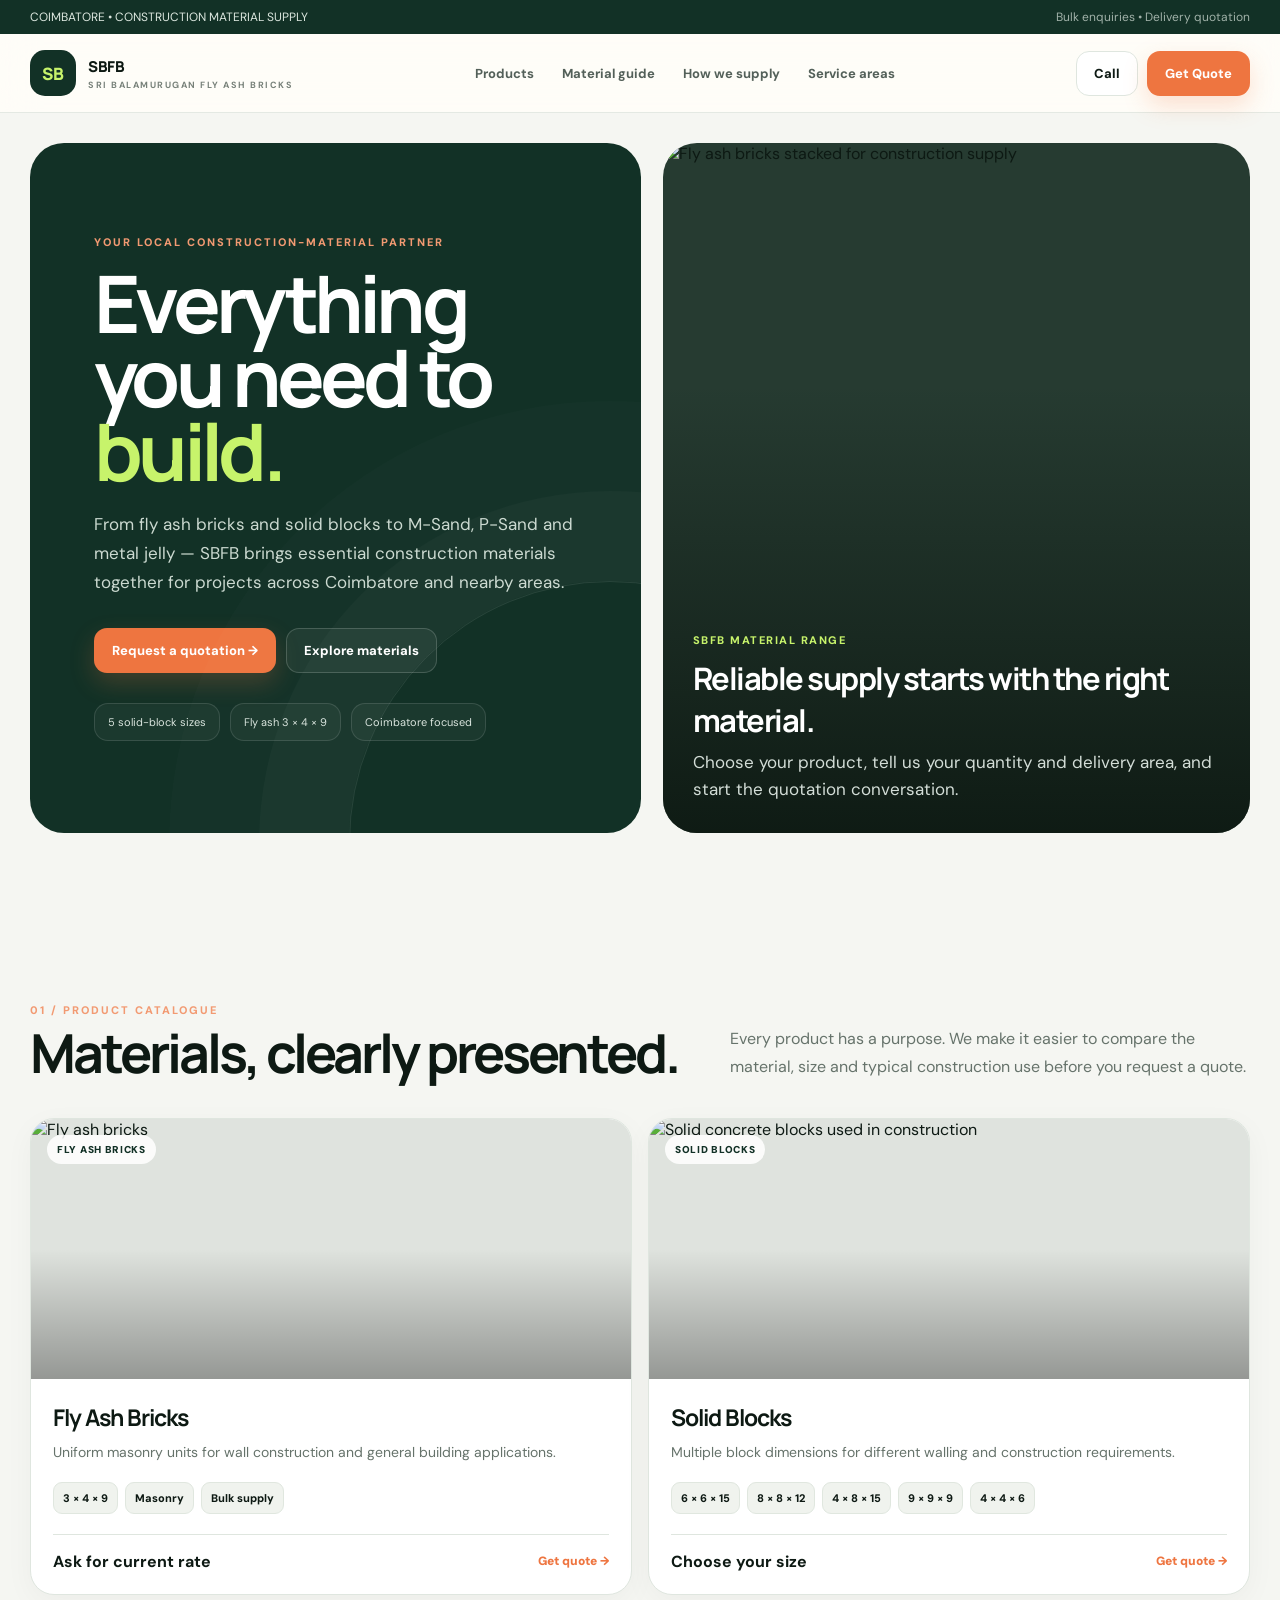
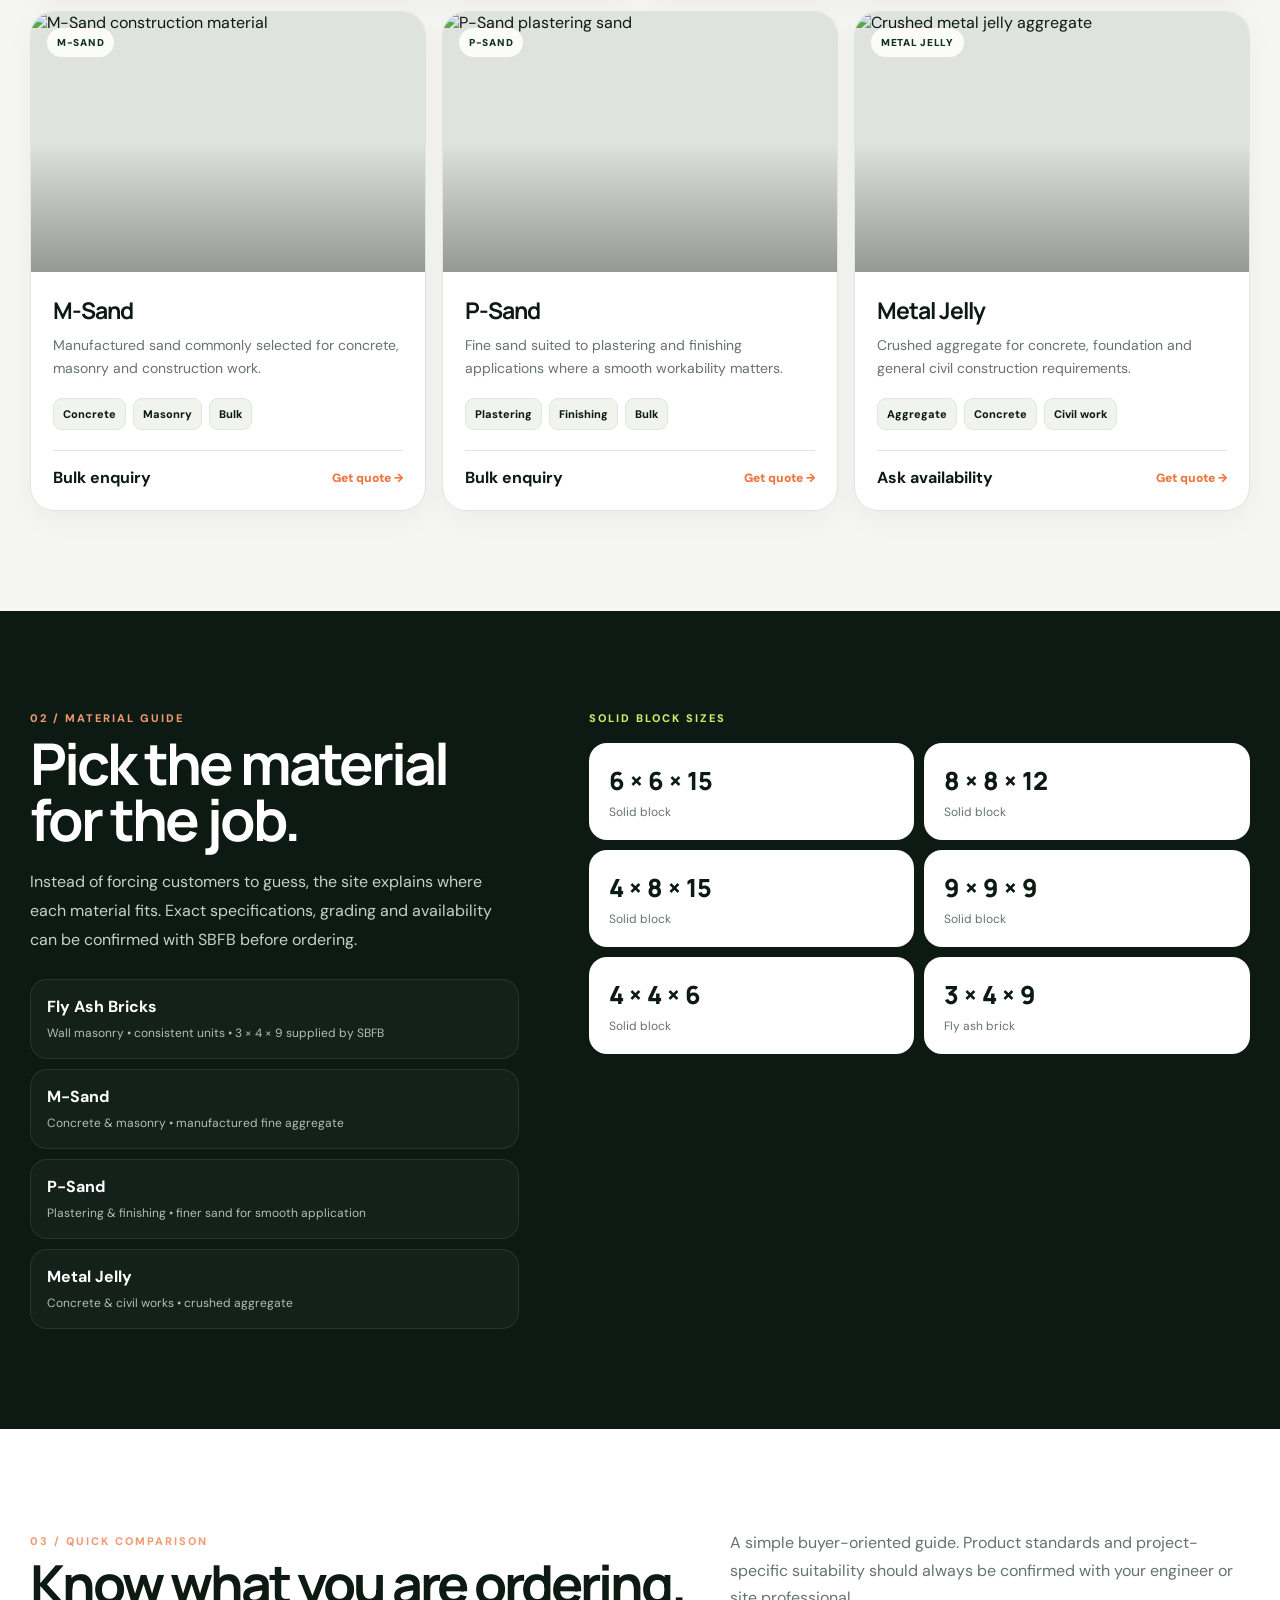
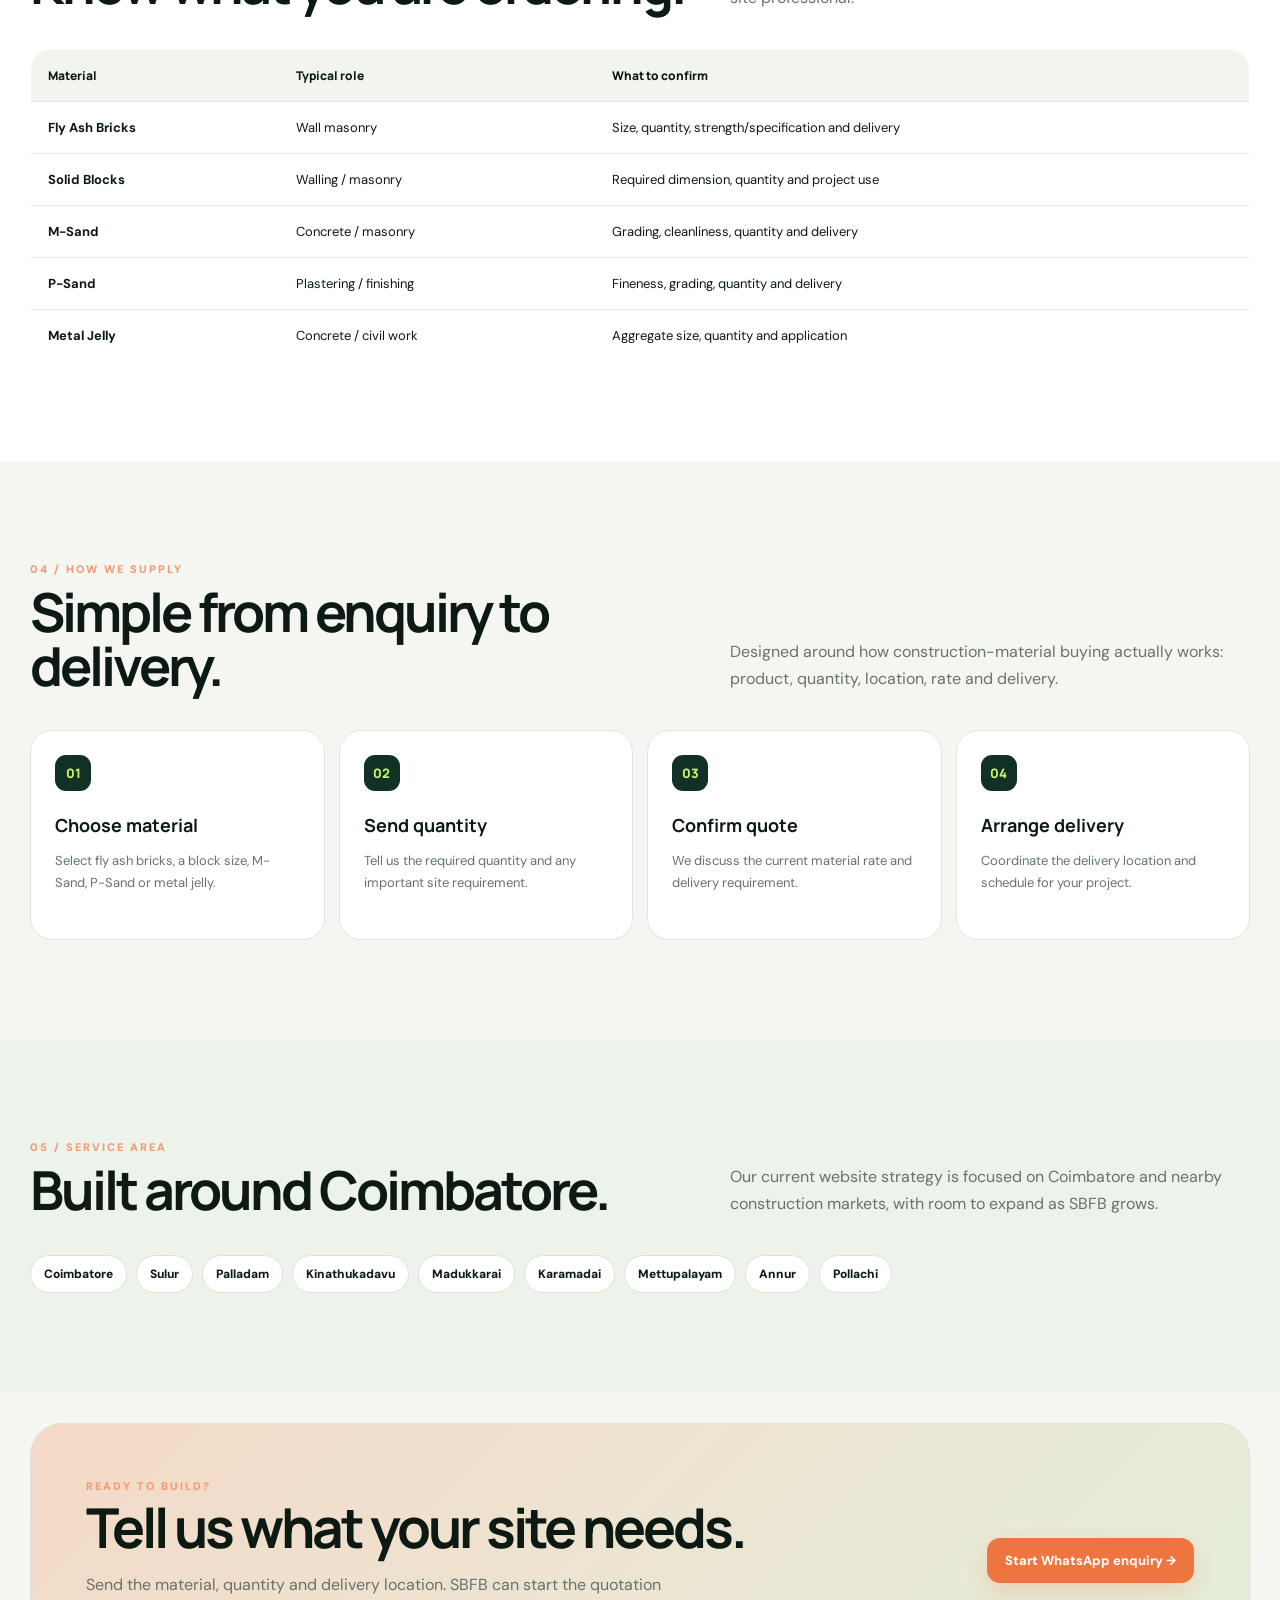
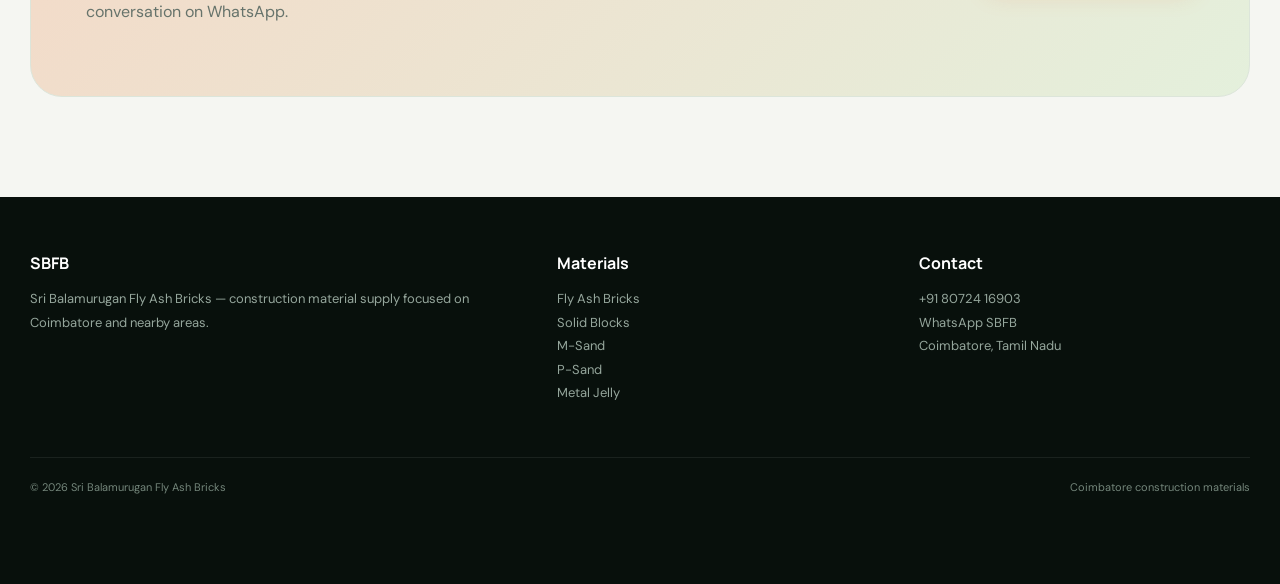
==== index.html @ 538b8a83 "Build premium SBFB construction materials website" ====
<!doctype html>
<html lang="en">
<head>
<meta charset="utf-8" />
<meta name="viewport" content="width=device-width, initial-scale=1" />
<title>SBFB | Fly Ash Bricks, Solid Blocks, M-Sand & P-Sand in Coimbatore</title>
<meta name="description" content="Sri Balamurugan Fly Ash Bricks (SBFB) supplies fly ash bricks, solid blocks, M-Sand, P-Sand and metal jelly for construction projects in Coimbatore and nearby areas." />
<meta name="robots" content="index,follow" />
<meta name="theme-color" content="#0c1712" />
<meta property="og:title" content="SBFB — Construction Materials, Coimbatore" />
<meta property="og:description" content="Fly ash bricks, solid blocks, M-Sand, P-Sand and metal jelly. Local construction-material supply around Coimbatore." />
<meta property="og:type" content="website" />
<link rel="preconnect" href="https://fonts.googleapis.com"><link rel="preconnect" href="https://fonts.gstatic.com" crossorigin><link href="https://fonts.googleapis.com/css2?family=DM+Sans:wght@400;500;600;700&family=Manrope:wght@500;600;700;800&display=swap" rel="stylesheet">
<style>
:root{--bg:#f5f6f2;--paper:#fff;--ink:#0d1913;--muted:#66736b;--line:#dfe6df;--green:#123126;--green2:#1e4a38;--lime:#c7f36b;--orange:#ee7540;--shadow:0 24px 80px rgba(10,31,21,.10);--radius:28px}*{box-sizing:border-box}html{scroll-behavior:smooth}body{margin:0;background:var(--bg);color:var(--ink);font-family:'DM Sans',system-ui,sans-serif}h1,h2,h3,h4{font-family:Manrope,system-ui,sans-serif}a{text-decoration:none;color:inherit}img{display:block;width:100%;height:100%;object-fit:cover}.container{width:min(1220px,calc(100% - 40px));margin:auto}.topline{background:var(--green);color:#dce7df;font-size:12px}.topline .container{height:34px;display:flex;align-items:center;justify-content:space-between;gap:15px}.topline span:last-child{opacity:.7}.nav{position:sticky;top:0;z-index:50;background:#fffdf9e8;backdrop-filter:blur(18px);border-bottom:1px solid #e4e9e3}.navin{height:78px;display:flex;align-items:center;justify-content:space-between;gap:24px}.brand{display:flex;align-items:center;gap:12px}.mark{width:46px;height:46px;border-radius:15px;background:var(--green);color:var(--lime);display:grid;place-items:center;font:800 17px Manrope}.brand strong{font:800 15px Manrope;letter-spacing:-.4px}.brand small{display:block;color:#778179;font-size:9px;font-weight:700;letter-spacing:1.5px;margin-top:2px}.navlinks{display:flex;gap:28px;font-size:13px;font-weight:700;color:#536059}.navlinks a:hover{color:var(--orange)}.actions{display:flex;gap:9px;align-items:center}.btn{display:inline-flex;align-items:center;justify-content:center;gap:8px;border-radius:13px;padding:13px 17px;font-weight:800;font-size:13px;transition:.2s;border:1px solid transparent}.btn:hover{transform:translateY(-2px)}.btn.primary{background:var(--orange);color:white;box-shadow:0 10px 25px rgba(238,117,64,.22)}.btn.dark{background:var(--green);color:#fff}.btn.ghost{border-color:var(--line);background:#fff}.hero{padding:30px 0 70px}.hero-grid{display:grid;grid-template-columns:1.02fr .98fr;gap:22px;min-height:690px}.hero-copy{background:var(--green);border-radius:34px;padding:64px;display:flex;flex-direction:column;justify-content:center;overflow:hidden;position:relative}.hero-copy:after{content:"";position:absolute;width:520px;height:520px;border-radius:50%;border:1px solid #ffffff18;right:-230px;bottom:-270px;box-shadow:0 0 0 90px #ffffff06,0 0 0 180px #ffffff03}.eyebrow{font-size:11px;letter-spacing:2px;text-transform:uppercase;font-weight:800;color:#f29a72}.hero h1{font-size:clamp(48px,6.2vw,82px);line-height:.93;letter-spacing:-4.7px;color:#fff;margin:17px 0 22px;max-width:720px}.hero h1 em{color:var(--lime);font-style:normal}.hero p{font-size:17px;line-height:1.72;color:#cbd9d0;max-width:650px;margin:0}.hero-buttons{display:flex;flex-wrap:wrap;gap:10px;margin-top:30px}.hero .btn.ghost{background:#ffffff0d;border-color:#ffffff2c;color:#fff}.hero-stats{display:flex;flex-wrap:wrap;gap:10px;margin-top:30px}.stat{padding:11px 13px;border:1px solid #ffffff1f;background:#ffffff0a;border-radius:14px;color:#d9e4dd;font-size:11px}.hero-media{border-radius:34px;overflow:hidden;position:relative;min-height:600px;background:#263b31}.hero-media:after{content:"";position:absolute;inset:0;background:linear-gradient(180deg,transparent 35%,#09130dcc 100%)}.hero-media img{position:absolute;inset:0}.hero-caption{position:absolute;z-index:2;left:30px;right:30px;bottom:30px;color:#fff}.hero-caption span{font-size:11px;text-transform:uppercase;letter-spacing:1.5px;color:var(--lime);font-weight:800}.hero-caption h2{font-size:31px;letter-spacing:-1.5px;margin:8px 0}.hero-caption p{margin:0;color:#d3ddd7;line-height:1.6;max-width:560px}.section{padding:100px 0}.section-head{display:flex;justify-content:space-between;align-items:end;gap:30px;margin-bottom:38px}.section-head h2{font-size:clamp(35px,4.2vw,55px);letter-spacing:-3px;line-height:1;margin:9px 0 0}.section-head p{max-width:520px;color:var(--muted);line-height:1.7;margin:0}.product-grid{display:grid;grid-template-columns:repeat(12,1fr);gap:16px}.product{grid-column:span 4;background:#fff;border:1px solid var(--line);border-radius:24px;overflow:hidden;box-shadow:0 8px 30px rgba(15,30,21,.04);transition:.25s}.product:hover{transform:translateY(-5px);box-shadow:var(--shadow)}.product.wide{grid-column:span 6}.product-img{height:260px;position:relative;background:#dfe3de}.product-img:after{content:"";position:absolute;inset:0;background:linear-gradient(180deg,transparent 50%,#0005)}.product-badge{position:absolute;z-index:2;left:16px;top:16px;background:#ffffffdd;color:var(--green);border-radius:999px;padding:8px 10px;font-size:10px;font-weight:900;letter-spacing:.7px}.product-body{padding:22px}.product h3{font-size:23px;letter-spacing:-1px;margin:0 0 8px}.product p{color:var(--muted);line-height:1.65;margin:0 0 18px;font-size:14px}.product-meta{display:flex;flex-wrap:wrap;gap:7px}.pill{font-size:11px;font-weight:800;background:#f0f3ee;border:1px solid #e0e7df;border-radius:9px;padding:8px 9px}.product-foot{display:flex;align-items:center;justify-content:space-between;margin-top:20px;padding-top:16px;border-top:1px solid var(--line)}.product-foot a{font-size:12px;font-weight:900;color:var(--orange)}.detail{background:#0d1913;color:#fff}.detail-grid{display:grid;grid-template-columns:.85fr 1.15fr;gap:70px;align-items:start}.detail h2{font-size:clamp(38px,4.5vw,60px);letter-spacing:-3px;line-height:.98;margin:10px 0 20px}.detail p{color:#c5d2c9;line-height:1.8}.detail-list{display:grid;gap:10px;margin-top:25px}.detail-item{border:1px solid #ffffff17;background:#ffffff08;border-radius:17px;padding:16px}.detail-item strong{display:block;margin-bottom:4px}.detail-item span{font-size:12px;color:#afc0b5}.size-board{display:grid;grid-template-columns:repeat(2,1fr);gap:10px}.size-card{background:#fff;color:var(--ink);border-radius:18px;padding:20px}.size-card b{font:800 25px Manrope}.size-card span{display:block;margin-top:6px;color:var(--muted);font-size:12px}.compare{background:#fff}.compare-table{width:100%;border-collapse:collapse;margin-top:30px;background:#fff;border:1px solid var(--line);border-radius:20px;overflow:hidden}.compare-table th,.compare-table td{text-align:left;padding:17px;border-bottom:1px solid var(--line);font-size:13px}.compare-table th{font:800 12px Manrope;background:#f1f4ef}.compare-table tr:last-child td{border-bottom:0}.process{display:grid;grid-template-columns:repeat(4,1fr);gap:14px}.step{background:#fff;border:1px solid var(--line);border-radius:22px;padding:24px;min-height:210px}.num{width:36px;height:36px;border-radius:11px;background:var(--green);color:var(--lime);display:grid;place-items:center;font:800 13px Manrope}.step h3{margin:22px 0 8px;font-size:18px}.step p{color:var(--muted);font-size:13px;line-height:1.65}.areas{background:#edf2eb}.area-grid{display:flex;flex-wrap:wrap;gap:9px;margin-top:25px}.area{background:#fff;border:1px solid #dce4dc;padding:10px 13px;border-radius:999px;font-size:12px;font-weight:800}.cta{padding:30px 0 100px}.cta-card{background:linear-gradient(135deg,#f4d9c7,#e4f0dc);border:1px solid #dce5da;border-radius:32px;padding:55px;display:flex;align-items:center;justify-content:space-between;gap:30px}.cta-card h2{font-size:clamp(35px,4.5vw,55px);letter-spacing:-3px;line-height:.98;margin:8px 0 14px}.cta-card p{color:var(--muted);line-height:1.7;max-width:600px}.footer{background:#08100c;color:#c8d3cc;padding:55px 0 90px}.footer-grid{display:grid;grid-template-columns:1.5fr 1fr 1fr;gap:30px}.footer h4{color:#fff;margin:0 0 12px}.footer p,.footer a{font-size:13px;color:#95a69c;line-height:1.8}.footer-bottom{border-top:1px solid #ffffff13;margin-top:40px;padding-top:22px;color:#74867b;font-size:11px;display:flex;justify-content:space-between}.mobilebar{display:none}@media(max-width:950px){.navlinks{display:none}.hero-grid,.detail-grid{grid-template-columns:1fr}.hero-copy{padding:46px}.hero-media{min-height:520px}.product,.product.wide{grid-column:span 6}.process{grid-template-columns:1fr 1fr}.section-head{display:block}.section-head p{margin-top:18px}.footer-grid{grid-template-columns:1fr 1fr}}@media(max-width:600px){.container{width:calc(100% - 28px)}.topline .container{height:auto;padding:8px 0}.topline span:last-child{display:none}.navin{height:70px}.actions .btn.ghost{display:none}.hero{padding:15px 0 50px}.hero-grid{min-height:0}.hero-copy{padding:36px 25px;border-radius:25px}.hero h1{font-size:50px;letter-spacing:-3px}.hero-media{min-height:400px;border-radius:25px}.product,.product.wide{grid-column:span 12}.section{padding:72px 0}.detail-grid{gap:35px}.size-board{grid-template-columns:1fr}.process{grid-template-columns:1fr}.cta-card{padding:34px 25px;display:block}.cta-card .btn{width:100%;margin-top:10px}.footer-grid{grid-template-columns:1fr}.footer-bottom{display:block}.footer-bottom span{display:block;margin-top:8px}.mobilebar{display:flex;position:fixed;z-index:100;left:12px;right:12px;bottom:12px;background:#fff;border:1px solid var(--line);padding:8px;border-radius:17px;box-shadow:0 18px 50px #0003;gap:8px}.mobilebar .btn{flex:1}}
</style>
<script type="application/ld+json">{"@context":"https://schema.org","@type":"LocalBusiness","name":"Sri Balamurugan Fly Ash Bricks","description":"Construction materials supplier serving Coimbatore and nearby areas.","telephone":"+91-8072416903","areaServed":["Coimbatore","Sulur","Palladam","Kinathukadavu","Madukkarai","Karamadai","Mettupalayam","Annur","Pollachi"],"url":"https://sribalamuruganflyashbricks.in/"}</script>
</head><body><div class="topline"><div class="container"><span>COIMBATORE • CONSTRUCTION MATERIAL SUPPLY</span><span>Bulk enquiries • Delivery quotation</span></div></div><header class="nav"><div class="container navin"><a class="brand" href="#home"><span class="mark">SB</span><span><strong>SBFB</strong><small>SRI BALAMURUGAN FLY ASH BRICKS</small></span></a><nav class="navlinks"><a href="#products">Products</a><a href="#materials">Material guide</a><a href="#process">How we supply</a><a href="#areas">Service areas</a></nav><div class="actions"><a class="btn ghost" href="tel:+918072416903">Call</a><a class="btn primary" href="https://wa.me/918072416903?text=Hello%20SBFB%2C%20I%20need%20a%20quotation">Get Quote</a></div></div></header><main id="home"><section class="hero"><div class="container hero-grid"><div class="hero-copy"><div class="eyebrow">Your local construction-material partner</div><h1>Everything you need to <em>build.</em></h1><p>From fly ash bricks and solid blocks to M-Sand, P-Sand and metal jelly — SBFB brings essential construction materials together for projects across Coimbatore and nearby areas.</p><div class="hero-buttons"><a class="btn primary" href="https://wa.me/918072416903?text=Hello%20SBFB%2C%20Material%3A%20%0AQuantity%3A%20%0ADelivery%20location%3A%20">Request a quotation →</a><a class="btn ghost" href="#products">Explore materials</a></div><div class="hero-stats"><span class="stat">5 solid-block sizes</span><span class="stat">Fly ash 3 × 4 × 9</span><span class="stat">Coimbatore focused</span></div></div><div class="hero-media"><img src="https://miro.medium.com/v2/resize%3Afit%3A1200/0%2AJIqiWB7tC8yLn1fd.jpg" alt="Fly ash bricks stacked for construction supply"/><div class="hero-caption"><span>SBFB material range</span><h2>Reliable supply starts with the right material.</h2><p>Choose your product, tell us your quantity and delivery area, and start the quotation conversation.</p></div></div></div></section><section class="section" id="products"><div class="container"><div class="section-head"><div><div class="eyebrow">01 / Product catalogue</div><h2>Materials, clearly presented.</h2></div><p>Every product has a purpose. We make it easier to compare the material, size and typical construction use before you request a quote.</p></div><div class="product-grid"><article class="product wide"><div class="product-img"><img src="https://miro.medium.com/v2/resize%3Afit%3A1200/0%2AJIqiWB7tC8yLn1fd.jpg" alt="Fly ash bricks"/><span class="product-badge">FLY ASH BRICKS</span></div><div class="product-body"><h3>Fly Ash Bricks</h3><p>Uniform masonry units for wall construction and general building applications.</p><div class="product-meta"><span class="pill">3 × 4 × 9</span><span class="pill">Masonry</span><span class="pill">Bulk supply</span></div><div class="product-foot"><strong>Ask for current rate</strong><a href="https://wa.me/918072416903?text=I%20need%20Fly%20Ash%20Bricks%20-%203x4x9.%20Please%20quote.">Get quote →</a></div></div></article><article class="product wide"><div class="product-img"><img src="https://static.prod.cmostores.com/uploads/products/1/l/100mm-solid-dense-7.3n-concrete-block-lifestyle-1776672475.jpg?auto=compress&h=800&rtype=webp&w=800" alt="Solid concrete blocks used in construction"/><span class="product-badge">SOLID BLOCKS</span></div><div class="product-body"><h3>Solid Blocks</h3><p>Multiple block dimensions for different walling and construction requirements.</p><div class="product-meta"><span class="pill">6 × 6 × 15</span><span class="pill">8 × 8 × 12</span><span class="pill">4 × 8 × 15</span><span class="pill">9 × 9 × 9</span><span class="pill">4 × 4 × 6</span></div><div class="product-foot"><strong>Choose your size</strong><a href="https://wa.me/918072416903?text=I%20need%20Solid%20Blocks.%20Size%3A%20%0AQuantity%3A%20">Get quote →</a></div></div></article><article class="product"><div class="product-img"><img src="https://www.kattidam.co.in/assets/product-msand-CR9cQapm.jpg" alt="M-Sand construction material"/><span class="product-badge">M-SAND</span></div><div class="product-body"><h3>M-Sand</h3><p>Manufactured sand commonly selected for concrete, masonry and construction work.</p><div class="product-meta"><span class="pill">Concrete</span><span class="pill">Masonry</span><span class="pill">Bulk</span></div><div class="product-foot"><strong>Bulk enquiry</strong><a href="https://wa.me/918072416903?text=I%20need%20M-Sand.%20Quantity%3A%20%0ADelivery%3A%20">Get quote →</a></div></div></article><article class="product"><div class="product-img"><img src="https://static.wixstatic.com/media/b4eed6_d811d20a1c7f4041834bed22a6ea1dcc~mv2.png/v1/fill/w_1000,h_1000,al_c,q_90,usm_0.66_1.00_0.01/b4eed6_d811d20a1c7f4041834bed22a6ea1dcc~mv2.png" alt="P-Sand plastering sand"/><span class="product-badge">P-SAND</span></div><div class="product-body"><h3>P-Sand</h3><p>Fine sand suited to plastering and finishing applications where a smooth workability matters.</p><div class="product-meta"><span class="pill">Plastering</span><span class="pill">Finishing</span><span class="pill">Bulk</span></div><div class="product-foot"><strong>Bulk enquiry</strong><a href="https://wa.me/918072416903?text=I%20need%20P-Sand.%20Quantity%3A%20%0ADelivery%3A%20">Get quote →</a></div></div></article><article class="product"><div class="product-img"><img src="https://buildkingdom.in/cdn/shop/files/40_MM_Jelly_Stones_Crushed_Aggregate.jpg?v=1770215080" alt="Crushed metal jelly aggregate"/><span class="product-badge">METAL JELLY</span></div><div class="product-body"><h3>Metal Jelly</h3><p>Crushed aggregate for concrete, foundation and general civil construction requirements.</p><div class="product-meta"><span class="pill">Aggregate</span><span class="pill">Concrete</span><span class="pill">Civil work</span></div><div class="product-foot"><strong>Ask availability</strong><a href="https://wa.me/918072416903?text=I%20need%20Metal%20Jelly.%20Quantity%3A%20%0ADelivery%3A%20">Get quote →</a></div></div></article></div></div></section><section class="section detail" id="materials"><div class="container detail-grid"><div><div class="eyebrow">02 / Material guide</div><h2>Pick the material for the job.</h2><p>Instead of forcing customers to guess, the site explains where each material fits. Exact specifications, grading and availability can be confirmed with SBFB before ordering.</p><div class="detail-list"><div class="detail-item"><strong>Fly Ash Bricks</strong><span>Wall masonry • consistent units • 3 × 4 × 9 supplied by SBFB</span></div><div class="detail-item"><strong>M-Sand</strong><span>Concrete & masonry • manufactured fine aggregate</span></div><div class="detail-item"><strong>P-Sand</strong><span>Plastering & finishing • finer sand for smooth application</span></div><div class="detail-item"><strong>Metal Jelly</strong><span>Concrete & civil works • crushed aggregate</span></div></div></div><div><div class="eyebrow" style="color:#c7f36b">Solid block sizes</div><div class="size-board" style="margin-top:18px"><div class="size-card"><b>6 × 6 × 15</b><span>Solid block</span></div><div class="size-card"><b>8 × 8 × 12</b><span>Solid block</span></div><div class="size-card"><b>4 × 8 × 15</b><span>Solid block</span></div><div class="size-card"><b>9 × 9 × 9</b><span>Solid block</span></div><div class="size-card"><b>4 × 4 × 6</b><span>Solid block</span></div><div class="size-card"><b>3 × 4 × 9</b><span>Fly ash brick</span></div></div></div></div></section><section class="section compare"><div class="container"><div class="section-head"><div><div class="eyebrow">03 / Quick comparison</div><h2>Know what you are ordering.</h2></div><p>A simple buyer-oriented guide. Product standards and project-specific suitability should always be confirmed with your engineer or site professional.</p></div><table class="compare-table"><thead><tr><th>Material</th><th>Typical role</th><th>What to confirm</th></tr></thead><tbody><tr><td><strong>Fly Ash Bricks</strong></td><td>Wall masonry</td><td>Size, quantity, strength/specification and delivery</td></tr><tr><td><strong>Solid Blocks</strong></td><td>Walling / masonry</td><td>Required dimension, quantity and project use</td></tr><tr><td><strong>M-Sand</strong></td><td>Concrete / masonry</td><td>Grading, cleanliness, quantity and delivery</td></tr><tr><td><strong>P-Sand</strong></td><td>Plastering / finishing</td><td>Fineness, grading, quantity and delivery</td></tr><tr><td><strong>Metal Jelly</strong></td><td>Concrete / civil work</td><td>Aggregate size, quantity and application</td></tr></tbody></table></div></section><section class="section" id="process"><div class="container"><div class="section-head"><div><div class="eyebrow">04 / How we supply</div><h2>Simple from enquiry to delivery.</h2></div><p>Designed around how construction-material buying actually works: product, quantity, location, rate and delivery.</p></div><div class="process"><div class="step"><div class="num">01</div><h3>Choose material</h3><p>Select fly ash bricks, a block size, M-Sand, P-Sand or metal jelly.</p></div><div class="step"><div class="num">02</div><h3>Send quantity</h3><p>Tell us the required quantity and any important site requirement.</p></div><div class="step"><div class="num">03</div><h3>Confirm quote</h3><p>We discuss the current material rate and delivery requirement.</p></div><div class="step"><div class="num">04</div><h3>Arrange delivery</h3><p>Coordinate the delivery location and schedule for your project.</p></div></div></div></section><section class="section areas" id="areas"><div class="container"><div class="section-head"><div><div class="eyebrow">05 / Service area</div><h2>Built around Coimbatore.</h2></div><p>Our current website strategy is focused on Coimbatore and nearby construction markets, with room to expand as SBFB grows.</p></div><div class="area-grid"><span class="area">Coimbatore</span><span class="area">Sulur</span><span class="area">Palladam</span><span class="area">Kinathukadavu</span><span class="area">Madukkarai</span><span class="area">Karamadai</span><span class="area">Mettupalayam</span><span class="area">Annur</span><span class="area">Pollachi</span></div></div></section><section class="cta"><div class="container"><div class="cta-card"><div><div class="eyebrow">Ready to build?</div><h2>Tell us what your site needs.</h2><p>Send the material, quantity and delivery location. SBFB can start the quotation conversation on WhatsApp.</p></div><a class="btn primary" href="https://wa.me/918072416903?text=Hello%20SBFB%2C%20I%20need%20a%20quotation.%0AMaterial%3A%20%0AQuantity%3A%20%0ADelivery%20location%3A%20">Start WhatsApp enquiry →</a></div></div></section></main><footer class="footer"><div class="container"><div class="footer-grid"><div><h4>SBFB</h4><p>Sri Balamurugan Fly Ash Bricks — construction material supply focused on Coimbatore and nearby areas.</p></div><div><h4>Materials</h4><p><a href="#products">Fly Ash Bricks</a><br><a href="#products">Solid Blocks</a><br><a href="#products">M-Sand</a><br><a href="#products">P-Sand</a><br><a href="#products">Metal Jelly</a></p></div><div><h4>Contact</h4><p><a href="tel:+918072416903">+91 80724 16903</a><br><a href="https://wa.me/918072416903">WhatsApp SBFB</a><br>Coimbatore, Tamil Nadu</p></div></div><div class="footer-bottom"><span>© 2026 Sri Balamurugan Fly Ash Bricks</span><span>Coimbatore construction materials</span></div></div></footer><div class="mobilebar"><a class="btn dark" href="tel:+918072416903">Call SBFB</a><a class="btn primary" href="https://wa.me/918072416903?text=Hello%20SBFB%2C%20I%20need%20a%20quotation">WhatsApp</a></div></body></html>
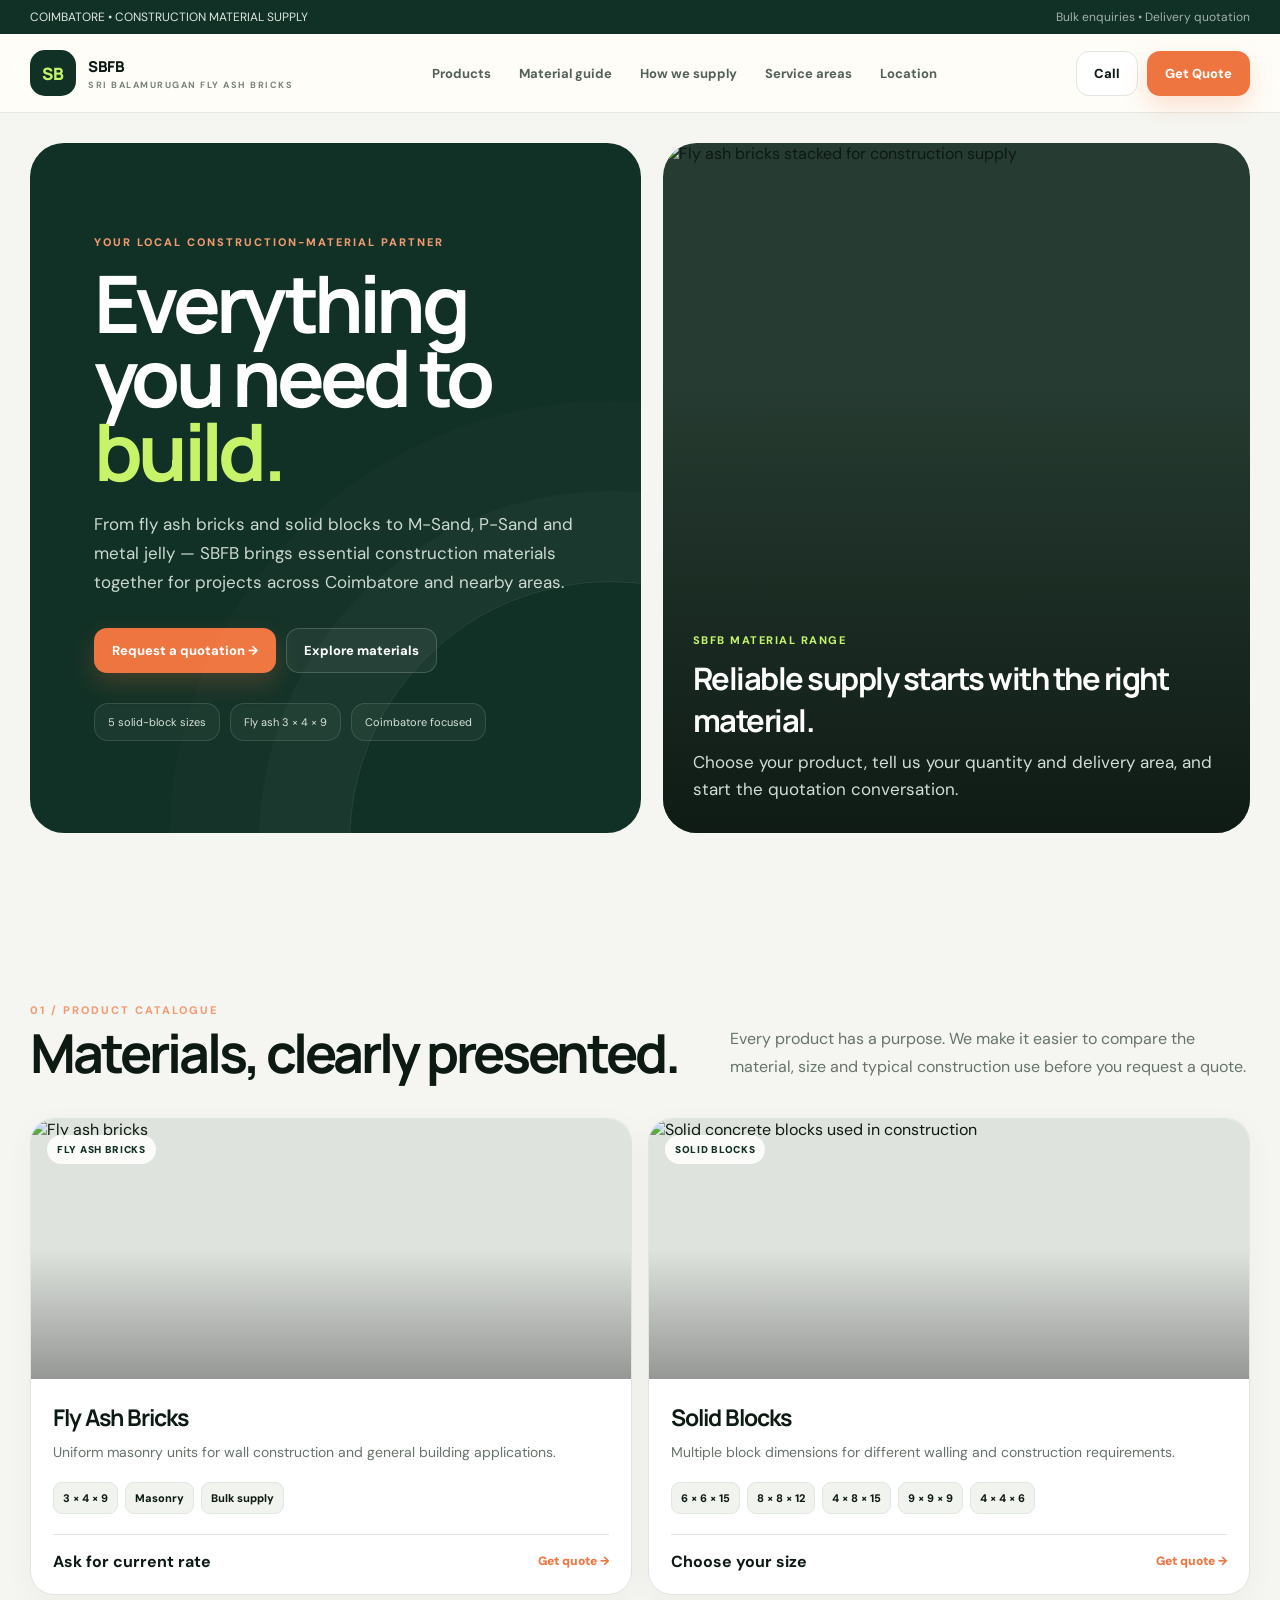
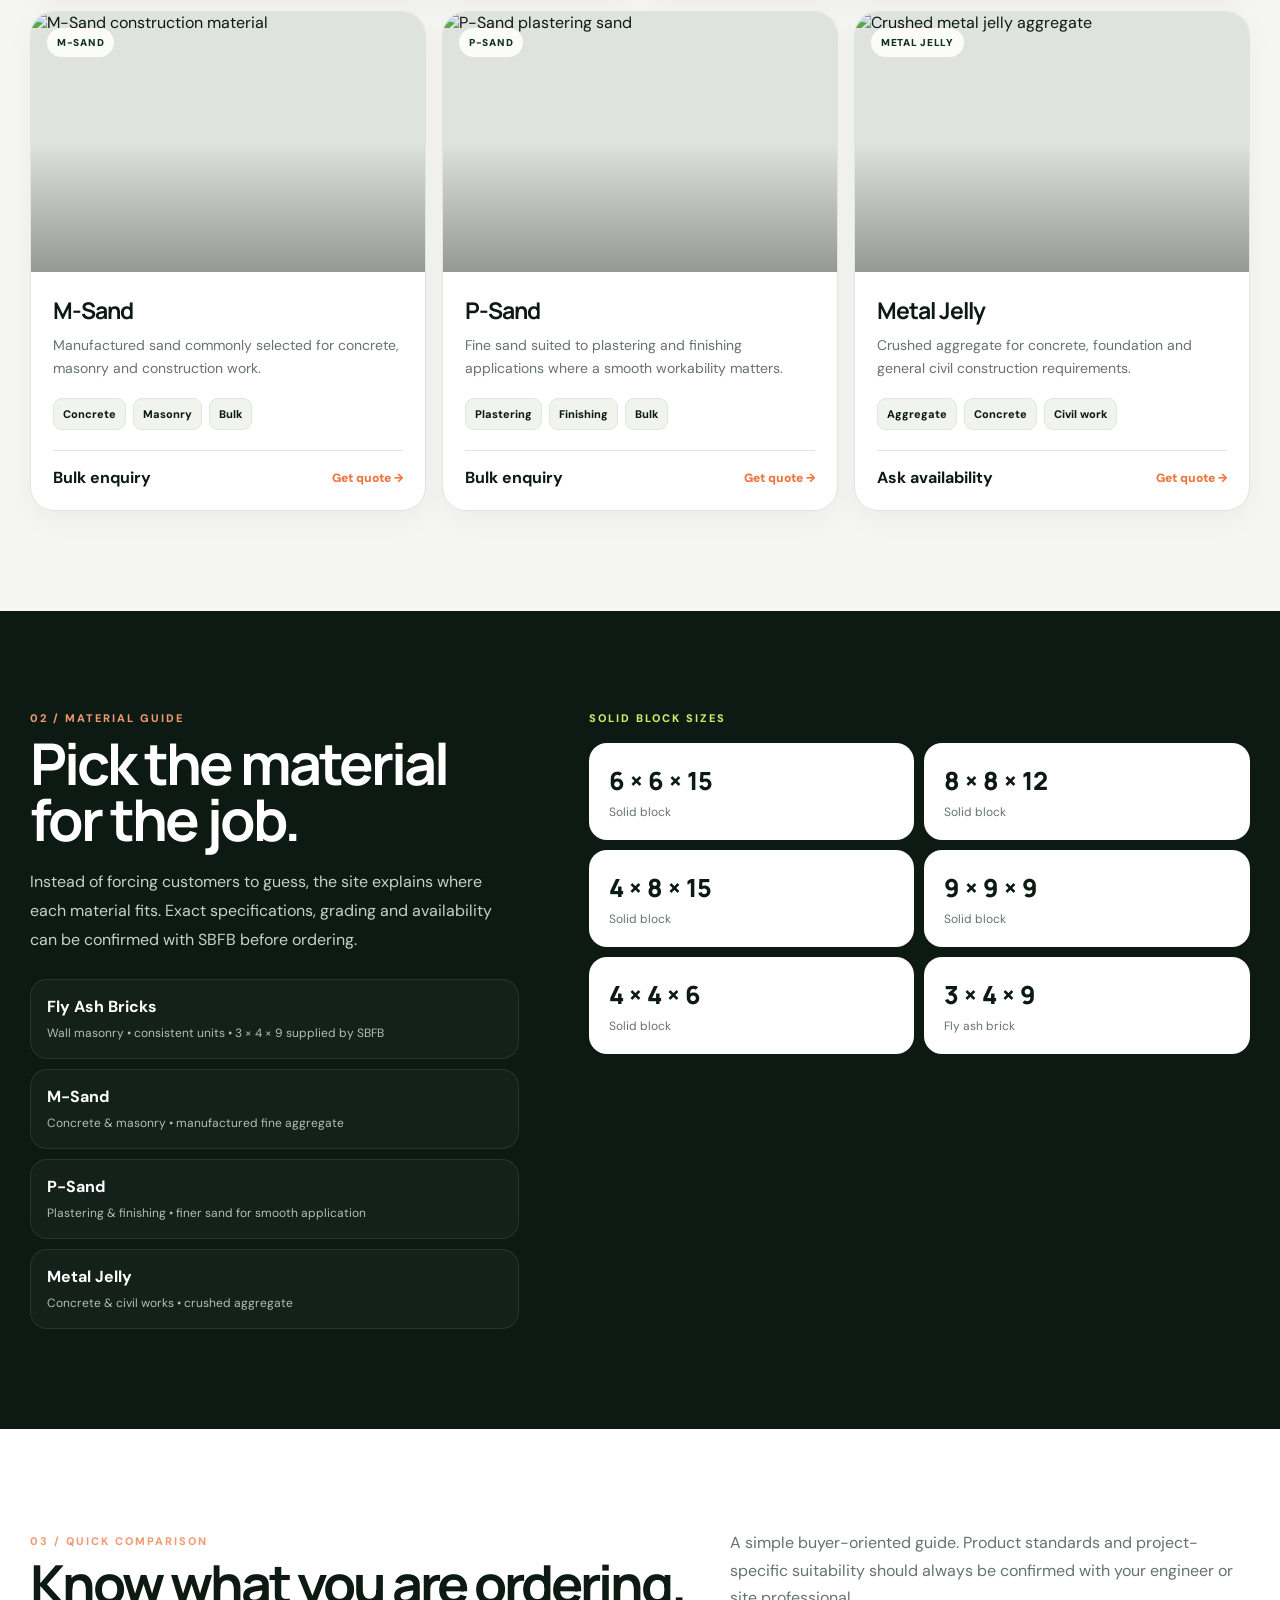
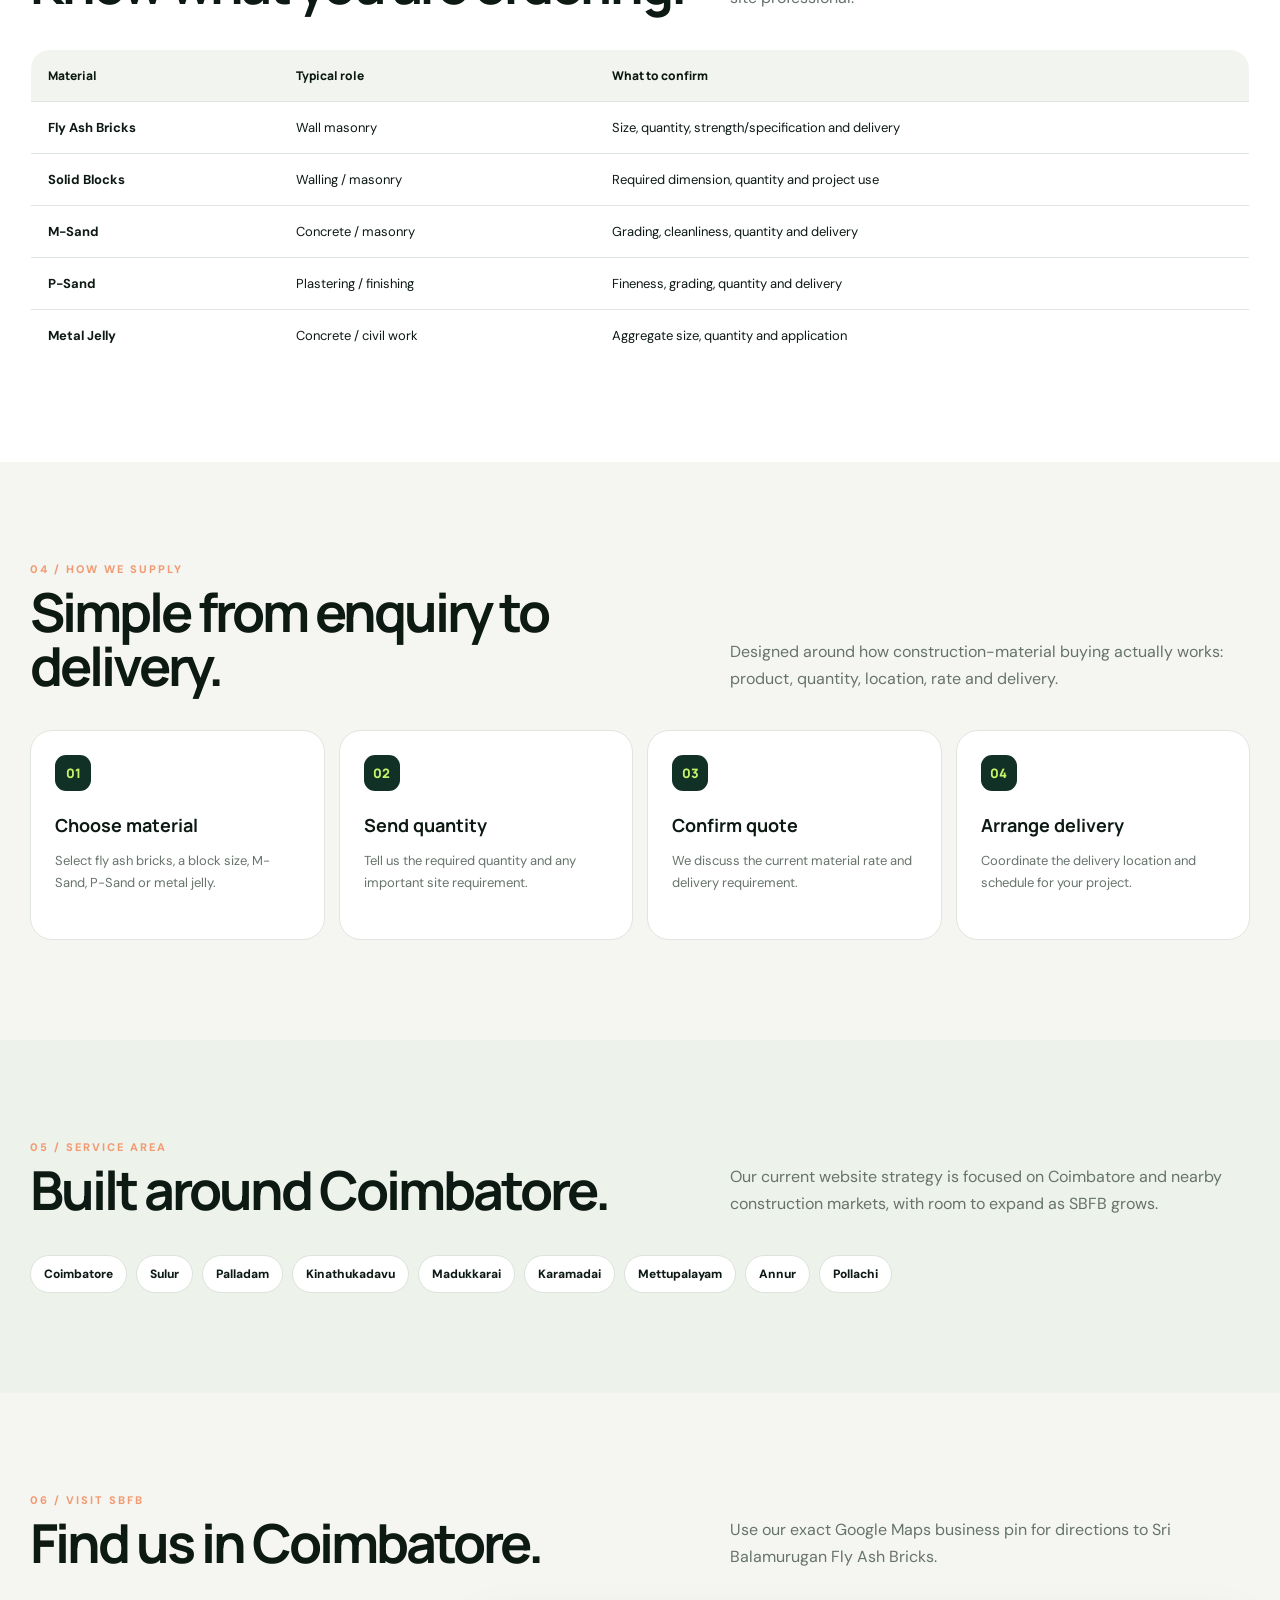
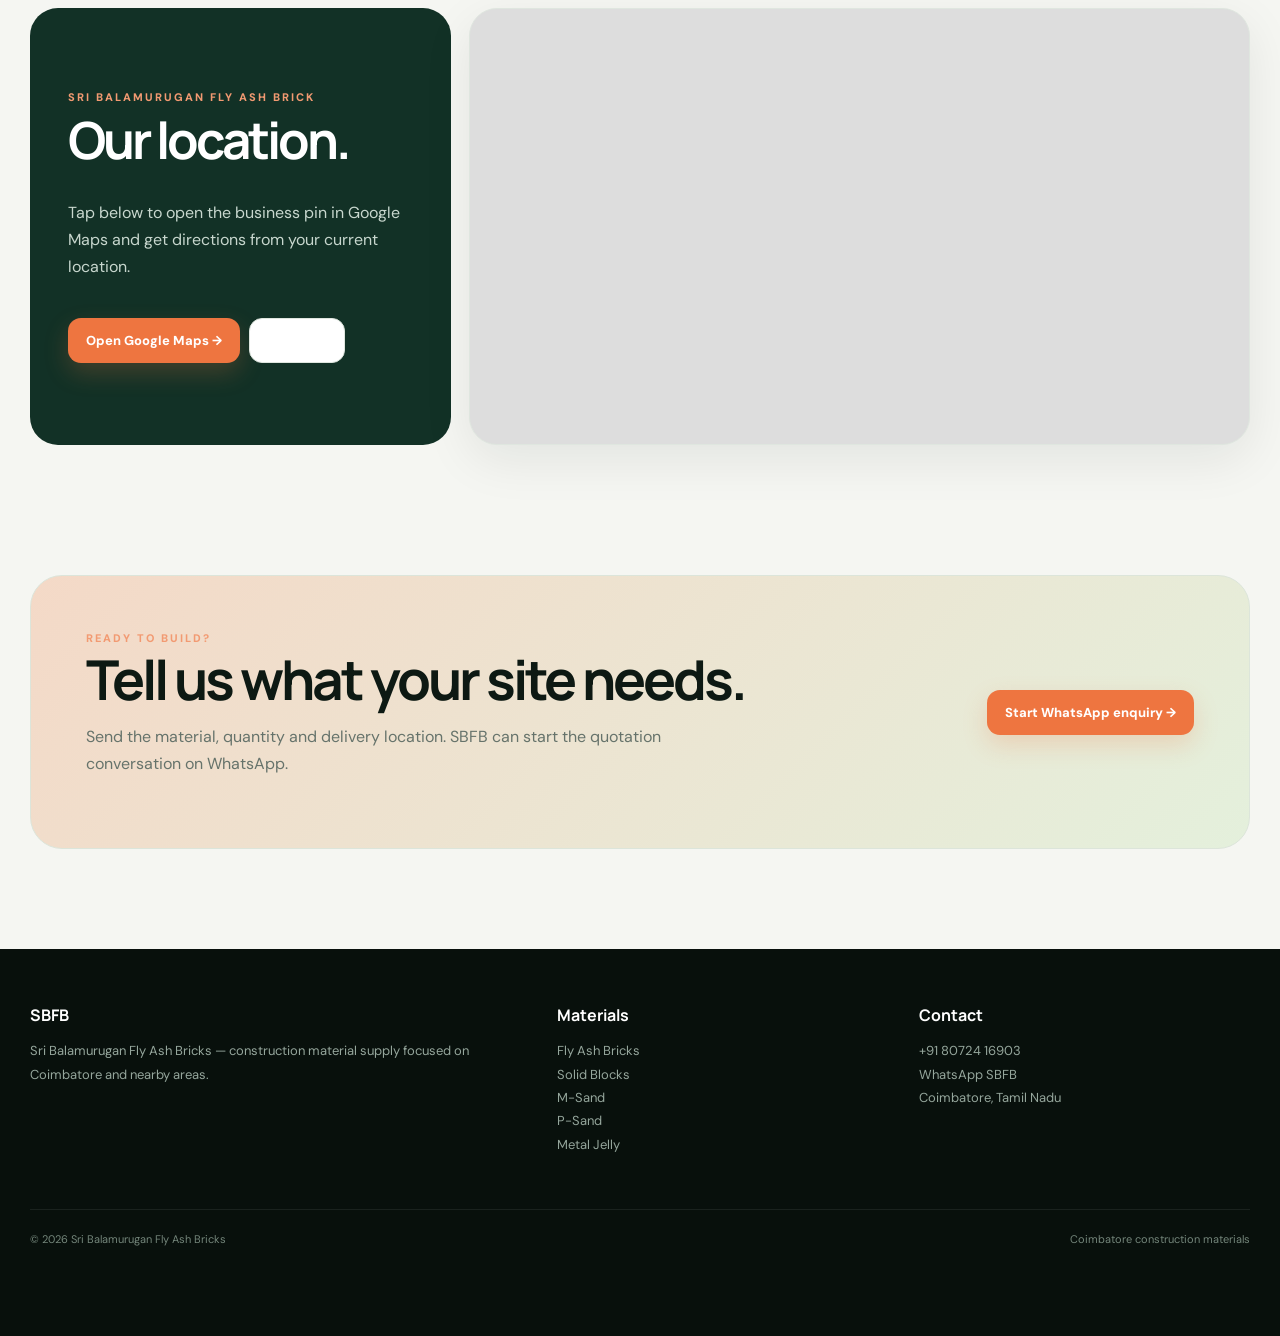
==== commit 482a0c8a: "Integrate SBFB Google Maps location into homepage" ====
--- a/index.html
+++ b/index.html
@@ -12,7 +12,7 @@
 <meta property="og:type" content="website" />
 <link rel="preconnect" href="https://fonts.googleapis.com"><link rel="preconnect" href="https://fonts.gstatic.com" crossorigin><link href="https://fonts.googleapis.com/css2?family=DM+Sans:wght@400;500;600;700&family=Manrope:wght@500;600;700;800&display=swap" rel="stylesheet">
 <style>
-:root{--bg:#f5f6f2;--paper:#fff;--ink:#0d1913;--muted:#66736b;--line:#dfe6df;--green:#123126;--green2:#1e4a38;--lime:#c7f36b;--orange:#ee7540;--shadow:0 24px 80px rgba(10,31,21,.10);--radius:28px}*{box-sizing:border-box}html{scroll-behavior:smooth}body{margin:0;background:var(--bg);color:var(--ink);font-family:'DM Sans',system-ui,sans-serif}h1,h2,h3,h4{font-family:Manrope,system-ui,sans-serif}a{text-decoration:none;color:inherit}img{display:block;width:100%;height:100%;object-fit:cover}.container{width:min(1220px,calc(100% - 40px));margin:auto}.topline{background:var(--green);color:#dce7df;font-size:12px}.topline .container{height:34px;display:flex;align-items:center;justify-content:space-between;gap:15px}.topline span:last-child{opacity:.7}.nav{position:sticky;top:0;z-index:50;background:#fffdf9e8;backdrop-filter:blur(18px);border-bottom:1px solid #e4e9e3}.navin{height:78px;display:flex;align-items:center;justify-content:space-between;gap:24px}.brand{display:flex;align-items:center;gap:12px}.mark{width:46px;height:46px;border-radius:15px;background:var(--green);color:var(--lime);display:grid;place-items:center;font:800 17px Manrope}.brand strong{font:800 15px Manrope;letter-spacing:-.4px}.brand small{display:block;color:#778179;font-size:9px;font-weight:700;letter-spacing:1.5px;margin-top:2px}.navlinks{display:flex;gap:28px;font-size:13px;font-weight:700;color:#536059}.navlinks a:hover{color:var(--orange)}.actions{display:flex;gap:9px;align-items:center}.btn{display:inline-flex;align-items:center;justify-content:center;gap:8px;border-radius:13px;padding:13px 17px;font-weight:800;font-size:13px;transition:.2s;border:1px solid transparent}.btn:hover{transform:translateY(-2px)}.btn.primary{background:var(--orange);color:white;box-shadow:0 10px 25px rgba(238,117,64,.22)}.btn.dark{background:var(--green);color:#fff}.btn.ghost{border-color:var(--line);background:#fff}.hero{padding:30px 0 70px}.hero-grid{display:grid;grid-template-columns:1.02fr .98fr;gap:22px;min-height:690px}.hero-copy{background:var(--green);border-radius:34px;padding:64px;display:flex;flex-direction:column;justify-content:center;overflow:hidden;position:relative}.hero-copy:after{content:"";position:absolute;width:520px;height:520px;border-radius:50%;border:1px solid #ffffff18;right:-230px;bottom:-270px;box-shadow:0 0 0 90px #ffffff06,0 0 0 180px #ffffff03}.eyebrow{font-size:11px;letter-spacing:2px;text-transform:uppercase;font-weight:800;color:#f29a72}.hero h1{font-size:clamp(48px,6.2vw,82px);line-height:.93;letter-spacing:-4.7px;color:#fff;margin:17px 0 22px;max-width:720px}.hero h1 em{color:var(--lime);font-style:normal}.hero p{font-size:17px;line-height:1.72;color:#cbd9d0;max-width:650px;margin:0}.hero-buttons{display:flex;flex-wrap:wrap;gap:10px;margin-top:30px}.hero .btn.ghost{background:#ffffff0d;border-color:#ffffff2c;color:#fff}.hero-stats{display:flex;flex-wrap:wrap;gap:10px;margin-top:30px}.stat{padding:11px 13px;border:1px solid #ffffff1f;background:#ffffff0a;border-radius:14px;color:#d9e4dd;font-size:11px}.hero-media{border-radius:34px;overflow:hidden;position:relative;min-height:600px;background:#263b31}.hero-media:after{content:"";position:absolute;inset:0;background:linear-gradient(180deg,transparent 35%,#09130dcc 100%)}.hero-media img{position:absolute;inset:0}.hero-caption{position:absolute;z-index:2;left:30px;right:30px;bottom:30px;color:#fff}.hero-caption span{font-size:11px;text-transform:uppercase;letter-spacing:1.5px;color:var(--lime);font-weight:800}.hero-caption h2{font-size:31px;letter-spacing:-1.5px;margin:8px 0}.hero-caption p{margin:0;color:#d3ddd7;line-height:1.6;max-width:560px}.section{padding:100px 0}.section-head{display:flex;justify-content:space-between;align-items:end;gap:30px;margin-bottom:38px}.section-head h2{font-size:clamp(35px,4.2vw,55px);letter-spacing:-3px;line-height:1;margin:9px 0 0}.section-head p{max-width:520px;color:var(--muted);line-height:1.7;margin:0}.product-grid{display:grid;grid-template-columns:repeat(12,1fr);gap:16px}.product{grid-column:span 4;background:#fff;border:1px solid var(--line);border-radius:24px;overflow:hidden;box-shadow:0 8px 30px rgba(15,30,21,.04);transition:.25s}.product:hover{transform:translateY(-5px);box-shadow:var(--shadow)}.product.wide{grid-column:span 6}.product-img{height:260px;position:relative;background:#dfe3de}.product-img:after{content:"";position:absolute;inset:0;background:linear-gradient(180deg,transparent 50%,#0005)}.product-badge{position:absolute;z-index:2;left:16px;top:16px;background:#ffffffdd;color:var(--green);border-radius:999px;padding:8px 10px;font-size:10px;font-weight:900;letter-spacing:.7px}.product-body{padding:22px}.product h3{font-size:23px;letter-spacing:-1px;margin:0 0 8px}.product p{color:var(--muted);line-height:1.65;margin:0 0 18px;font-size:14px}.product-meta{display:flex;flex-wrap:wrap;gap:7px}.pill{font-size:11px;font-weight:800;background:#f0f3ee;border:1px solid #e0e7df;border-radius:9px;padding:8px 9px}.product-foot{display:flex;align-items:center;justify-content:space-between;margin-top:20px;padding-top:16px;border-top:1px solid var(--line)}.product-foot a{font-size:12px;font-weight:900;color:var(--orange)}.detail{background:#0d1913;color:#fff}.detail-grid{display:grid;grid-template-columns:.85fr 1.15fr;gap:70px;align-items:start}.detail h2{font-size:clamp(38px,4.5vw,60px);letter-spacing:-3px;line-height:.98;margin:10px 0 20px}.detail p{color:#c5d2c9;line-height:1.8}.detail-list{display:grid;gap:10px;margin-top:25px}.detail-item{border:1px solid #ffffff17;background:#ffffff08;border-radius:17px;padding:16px}.detail-item strong{display:block;margin-bottom:4px}.detail-item span{font-size:12px;color:#afc0b5}.size-board{display:grid;grid-template-columns:repeat(2,1fr);gap:10px}.size-card{background:#fff;color:var(--ink);border-radius:18px;padding:20px}.size-card b{font:800 25px Manrope}.size-card span{display:block;margin-top:6px;color:var(--muted);font-size:12px}.compare{background:#fff}.compare-table{width:100%;border-collapse:collapse;margin-top:30px;background:#fff;border:1px solid var(--line);border-radius:20px;overflow:hidden}.compare-table th,.compare-table td{text-align:left;padding:17px;border-bottom:1px solid var(--line);font-size:13px}.compare-table th{font:800 12px Manrope;background:#f1f4ef}.compare-table tr:last-child td{border-bottom:0}.process{display:grid;grid-template-columns:repeat(4,1fr);gap:14px}.step{background:#fff;border:1px solid var(--line);border-radius:22px;padding:24px;min-height:210px}.num{width:36px;height:36px;border-radius:11px;background:var(--green);color:var(--lime);display:grid;place-items:center;font:800 13px Manrope}.step h3{margin:22px 0 8px;font-size:18px}.step p{color:var(--muted);font-size:13px;line-height:1.65}.areas{background:#edf2eb}.area-grid{display:flex;flex-wrap:wrap;gap:9px;margin-top:25px}.area{background:#fff;border:1px solid #dce4dc;padding:10px 13px;border-radius:999px;font-size:12px;font-weight:800}.cta{padding:30px 0 100px}.cta-card{background:linear-gradient(135deg,#f4d9c7,#e4f0dc);border:1px solid #dce5da;border-radius:32px;padding:55px;display:flex;align-items:center;justify-content:space-between;gap:30px}.cta-card h2{font-size:clamp(35px,4.5vw,55px);letter-spacing:-3px;line-height:.98;margin:8px 0 14px}.cta-card p{color:var(--muted);line-height:1.7;max-width:600px}.footer{background:#08100c;color:#c8d3cc;padding:55px 0 90px}.footer-grid{display:grid;grid-template-columns:1.5fr 1fr 1fr;gap:30px}.footer h4{color:#fff;margin:0 0 12px}.footer p,.footer a{font-size:13px;color:#95a69c;line-height:1.8}.footer-bottom{border-top:1px solid #ffffff13;margin-top:40px;padding-top:22px;color:#74867b;font-size:11px;display:flex;justify-content:space-between}.mobilebar{display:none}@media(max-width:950px){.navlinks{display:none}.hero-grid,.detail-grid{grid-template-columns:1fr}.hero-copy{padding:46px}.hero-media{min-height:520px}.product,.product.wide{grid-column:span 6}.process{grid-template-columns:1fr 1fr}.section-head{display:block}.section-head p{margin-top:18px}.footer-grid{grid-template-columns:1fr 1fr}}@media(max-width:600px){.container{width:calc(100% - 28px)}.topline .container{height:auto;padding:8px 0}.topline span:last-child{display:none}.navin{height:70px}.actions .btn.ghost{display:none}.hero{padding:15px 0 50px}.hero-grid{min-height:0}.hero-copy{padding:36px 25px;border-radius:25px}.hero h1{font-size:50px;letter-spacing:-3px}.hero-media{min-height:400px;border-radius:25px}.product,.product.wide{grid-column:span 12}.section{padding:72px 0}.detail-grid{gap:35px}.size-board{grid-template-columns:1fr}.process{grid-template-columns:1fr}.cta-card{padding:34px 25px;display:block}.cta-card .btn{width:100%;margin-top:10px}.footer-grid{grid-template-columns:1fr}.footer-bottom{display:block}.footer-bottom span{display:block;margin-top:8px}.mobilebar{display:flex;position:fixed;z-index:100;left:12px;right:12px;bottom:12px;background:#fff;border:1px solid var(--line);padding:8px;border-radius:17px;box-shadow:0 18px 50px #0003;gap:8px}.mobilebar .btn{flex:1}}
+:root{--bg:#f5f6f2;--paper:#fff;--ink:#0d1913;--muted:#66736b;--line:#dfe6df;--green:#123126;--green2:#1e4a38;--lime:#c7f36b;--orange:#ee7540;--shadow:0 24px 80px rgba(10,31,21,.10);--radius:28px}*{box-sizing:border-box}html{scroll-behavior:smooth}body{margin:0;background:var(--bg);color:var(--ink);font-family:'DM Sans',system-ui,sans-serif}h1,h2,h3,h4{font-family:Manrope,system-ui,sans-serif}a{text-decoration:none;color:inherit}img{display:block;width:100%;height:100%;object-fit:cover}.container{width:min(1220px,calc(100% - 40px));margin:auto}.topline{background:var(--green);color:#dce7df;font-size:12px}.topline .container{height:34px;display:flex;align-items:center;justify-content:space-between;gap:15px}.topline span:last-child{opacity:.7}.nav{position:sticky;top:0;z-index:50;background:#fffdf9e8;backdrop-filter:blur(18px);border-bottom:1px solid #e4e9e3}.navin{height:78px;display:flex;align-items:center;justify-content:space-between;gap:24px}.brand{display:flex;align-items:center;gap:12px}.mark{width:46px;height:46px;border-radius:15px;background:var(--green);color:var(--lime);display:grid;place-items:center;font:800 17px Manrope}.brand strong{font:800 15px Manrope;letter-spacing:-.4px}.brand small{display:block;color:#778179;font-size:9px;font-weight:700;letter-spacing:1.5px;margin-top:2px}.navlinks{display:flex;gap:28px;font-size:13px;font-weight:700;color:#536059}.navlinks a:hover{color:var(--orange)}.actions{display:flex;gap:9px;align-items:center}.btn{display:inline-flex;align-items:center;justify-content:center;gap:8px;border-radius:13px;padding:13px 17px;font-weight:800;font-size:13px;transition:.2s;border:1px solid transparent}.btn:hover{transform:translateY(-2px)}.btn.primary{background:var(--orange);color:white;box-shadow:0 10px 25px rgba(238,117,64,.22)}.btn.dark{background:var(--green);color:#fff}.btn.ghost{border-color:var(--line);background:#fff}.hero{padding:30px 0 70px}.hero-grid{display:grid;grid-template-columns:1.02fr .98fr;gap:22px;min-height:690px}.hero-copy{background:var(--green);border-radius:34px;padding:64px;display:flex;flex-direction:column;justify-content:center;overflow:hidden;position:relative}.hero-copy:after{content:"";position:absolute;width:520px;height:520px;border-radius:50%;border:1px solid #ffffff18;right:-230px;bottom:-270px;box-shadow:0 0 0 90px #ffffff06,0 0 0 180px #ffffff03}.eyebrow{font-size:11px;letter-spacing:2px;text-transform:uppercase;font-weight:800;color:#f29a72}.hero h1{font-size:clamp(48px,6.2vw,82px);line-height:.93;letter-spacing:-4.7px;color:#fff;margin:17px 0 22px;max-width:720px}.hero h1 em{color:var(--lime);font-style:normal}.hero p{font-size:17px;line-height:1.72;color:#cbd9d0;max-width:650px;margin:0}.hero-buttons{display:flex;flex-wrap:wrap;gap:10px;margin-top:30px}.hero .btn.ghost{background:#ffffff0d;border-color:#ffffff2c;color:#fff}.hero-stats{display:flex;flex-wrap:wrap;gap:10px;margin-top:30px}.stat{padding:11px 13px;border:1px solid #ffffff1f;background:#ffffff0a;border-radius:14px;color:#d9e4dd;font-size:11px}.hero-media{border-radius:34px;overflow:hidden;position:relative;min-height:600px;background:#263b31}.hero-media:after{content:"";position:absolute;inset:0;background:linear-gradient(180deg,transparent 35%,#09130dcc 100%)}.hero-media img{position:absolute;inset:0}.hero-caption{position:absolute;z-index:2;left:30px;right:30px;bottom:30px;color:#fff}.hero-caption span{font-size:11px;text-transform:uppercase;letter-spacing:1.5px;color:var(--lime);font-weight:800}.hero-caption h2{font-size:31px;letter-spacing:-1.5px;margin:8px 0}.hero-caption p{margin:0;color:#d3ddd7;line-height:1.6;max-width:560px}.section{padding:100px 0}.section-head{display:flex;justify-content:space-between;align-items:end;gap:30px;margin-bottom:38px}.section-head h2{font-size:clamp(35px,4.2vw,55px);letter-spacing:-3px;line-height:1;margin:9px 0 0}.section-head p{max-width:520px;color:var(--muted);line-height:1.7;margin:0}.product-grid{display:grid;grid-template-columns:repeat(12,1fr);gap:16px}.product{grid-column:span 4;background:#fff;border:1px solid var(--line);border-radius:24px;overflow:hidden;box-shadow:0 8px 30px rgba(15,30,21,.04);transition:.25s}.product:hover{transform:translateY(-5px);box-shadow:var(--shadow)}.product.wide{grid-column:span 6}.product-img{height:260px;position:relative;background:#dfe3de}.product-img:after{content:"";position:absolute;inset:0;background:linear-gradient(180deg,transparent 50%,#0005)}.product-badge{position:absolute;z-index:2;left:16px;top:16px;background:#ffffffdd;color:var(--green);border-radius:999px;padding:8px 10px;font-size:10px;font-weight:900;letter-spacing:.7px}.product-body{padding:22px}.product h3{font-size:23px;letter-spacing:-1px;margin:0 0 8px}.product p{color:var(--muted);line-height:1.65;margin:0 0 18px;font-size:14px}.product-meta{display:flex;flex-wrap:wrap;gap:7px}.pill{font-size:11px;font-weight:800;background:#f0f3ee;border:1px solid #e0e7df;border-radius:9px;padding:8px 9px}.product-foot{display:flex;align-items:center;justify-content:space-between;margin-top:20px;padding-top:16px;border-top:1px solid var(--line)}.product-foot a{font-size:12px;font-weight:900;color:var(--orange)}.detail{background:#0d1913;color:#fff}.detail-grid{display:grid;grid-template-columns:.85fr 1.15fr;gap:70px;align-items:start}.detail h2{font-size:clamp(38px,4.5vw,60px);letter-spacing:-3px;line-height:.98;margin:10px 0 20px}.detail p{color:#c5d2c9;line-height:1.8}.detail-list{display:grid;gap:10px;margin-top:25px}.detail-item{border:1px solid #ffffff17;background:#ffffff08;border-radius:17px;padding:16px}.detail-item strong{display:block;margin-bottom:4px}.detail-item span{font-size:12px;color:#afc0b5}.size-board{display:grid;grid-template-columns:repeat(2,1fr);gap:10px}.size-card{background:#fff;color:var(--ink);border-radius:18px;padding:20px}.size-card b{font:800 25px Manrope}.size-card span{display:block;margin-top:6px;color:var(--muted);font-size:12px}.compare{background:#fff}.compare-table{width:100%;border-collapse:collapse;margin-top:30px;background:#fff;border:1px solid var(--line);border-radius:20px;overflow:hidden}.compare-table th,.compare-table td{text-align:left;padding:17px;border-bottom:1px solid var(--line);font-size:13px}.compare-table th{font:800 12px Manrope;background:#f1f4ef}.compare-table tr:last-child td{border-bottom:0}.process{display:grid;grid-template-columns:repeat(4,1fr);gap:14px}.step{background:#fff;border:1px solid var(--line);border-radius:22px;padding:24px;min-height:210px}.num{width:36px;height:36px;border-radius:11px;background:var(--green);color:var(--lime);display:grid;place-items:center;font:800 13px Manrope}.step h3{margin:22px 0 8px;font-size:18px}.step p{color:var(--muted);font-size:13px;line-height:1.65}.areas{background:#edf2eb}.area-grid{display:flex;flex-wrap:wrap;gap:9px;margin-top:25px}.area{background:#fff;border:1px solid #dce4dc;padding:10px 13px;border-radius:999px;font-size:12px;font-weight:800}.location{background:#f5f6f2}.location-grid{display:grid;grid-template-columns:.7fr 1.3fr;gap:18px;align-items:stretch}.location-card{background:#123126;color:#fff;border-radius:28px;padding:38px;display:flex;flex-direction:column;justify-content:center}.location-card h2{font-size:clamp(36px,4vw,54px);letter-spacing:-3px;line-height:1;margin:10px 0 18px}.location-card p{color:#c8d7ce;line-height:1.7}.map-frame{min-height:430px;border-radius:28px;overflow:hidden;border:1px solid #dfe6df;box-shadow:0 15px 50px rgba(10,31,21,.08);background:#ddd}.map-frame iframe{width:100%;height:100%;min-height:430px;border:0}.location-actions{display:flex;gap:9px;flex-wrap:wrap;margin-top:22px}.cta{padding:30px 0 100px}.cta-card{background:linear-gradient(135deg,#f4d9c7,#e4f0dc);border:1px solid #dce5da;border-radius:32px;padding:55px;display:flex;align-items:center;justify-content:space-between;gap:30px}.cta-card h2{font-size:clamp(35px,4.5vw,55px);letter-spacing:-3px;line-height:.98;margin:8px 0 14px}.cta-card p{color:var(--muted);line-height:1.7;max-width:600px}.footer{background:#08100c;color:#c8d3cc;padding:55px 0 90px}.footer-grid{display:grid;grid-template-columns:1.5fr 1fr 1fr;gap:30px}.footer h4{color:#fff;margin:0 0 12px}.footer p,.footer a{font-size:13px;color:#95a69c;line-height:1.8}.footer-bottom{border-top:1px solid #ffffff13;margin-top:40px;padding-top:22px;color:#74867b;font-size:11px;display:flex;justify-content:space-between}.mobilebar{display:none}@media(max-width:950px){.navlinks{display:none}.hero-grid,.detail-grid{grid-template-columns:1fr}.hero-copy{padding:46px}.hero-media{min-height:520px}.product,.product.wide{grid-column:span 6}.process{grid-template-columns:1fr 1fr}.section-head{display:block}.section-head p{margin-top:18px}.footer-grid{grid-template-columns:1fr 1fr}.location-grid{grid-template-columns:1fr}}@media(max-width:600px){.container{width:calc(100% - 28px)}.topline .container{height:auto;padding:8px 0}.topline span:last-child{display:none}.navin{height:70px}.actions .btn.ghost{display:none}.hero{padding:15px 0 50px}.hero-grid{min-height:0}.hero-copy{padding:36px 25px;border-radius:25px}.hero h1{font-size:50px;letter-spacing:-3px}.hero-media{min-height:400px;border-radius:25px}.product,.product.wide{grid-column:span 12}.section{padding:72px 0}.detail-grid{gap:35px}.size-board{grid-template-columns:1fr}.process{grid-template-columns:1fr}.location-grid{grid-template-columns:1fr}.map-frame,.map-frame iframe{min-height:360px}.location-card{padding:30px 25px}.cta-card{padding:34px 25px;display:block}.cta-card .btn{width:100%;margin-top:10px}.footer-grid{grid-template-columns:1fr}.footer-bottom{display:block}.footer-bottom span{display:block;margin-top:8px}.mobilebar{display:flex;position:fixed;z-index:100;left:12px;right:12px;bottom:12px;background:#fff;border:1px solid var(--line);padding:8px;border-radius:17px;box-shadow:0 18px 50px #0003;gap:8px}.mobilebar .btn{flex:1}}
 </style>
 <script type="application/ld+json">{"@context":"https://schema.org","@type":"LocalBusiness","name":"Sri Balamurugan Fly Ash Bricks","description":"Construction materials supplier serving Coimbatore and nearby areas.","telephone":"+91-8072416903","areaServed":["Coimbatore","Sulur","Palladam","Kinathukadavu","Madukkarai","Karamadai","Mettupalayam","Annur","Pollachi"],"url":"https://sribalamuruganflyashbricks.in/"}</script>
-</head><body><div class="topline"><div class="container"><span>COIMBATORE • CONSTRUCTION MATERIAL SUPPLY</span><span>Bulk enquiries • Delivery quotation</span></div></div><header class="nav"><div class="container navin"><a class="brand" href="#home"><span class="mark">SB</span><span><strong>SBFB</strong><small>SRI BALAMURUGAN FLY ASH BRICKS</small></span></a><nav class="navlinks"><a href="#products">Products</a><a href="#materials">Material guide</a><a href="#process">How we supply</a><a href="#areas">Service areas</a></nav><div class="actions"><a class="btn ghost" href="tel:+918072416903">Call</a><a class="btn primary" href="https://wa.me/918072416903?text=Hello%20SBFB%2C%20I%20need%20a%20quotation">Get Quote</a></div></div></header><main id="home"><section class="hero"><div class="container hero-grid"><div class="hero-copy"><div class="eyebrow">Your local construction-material partner</div><h1>Everything you need to <em>build.</em></h1><p>From fly ash bricks and solid blocks to M-Sand, P-Sand and metal jelly — SBFB brings essential construction materials together for projects across Coimbatore and nearby areas.</p><div class="hero-buttons"><a class="btn primary" href="https://wa.me/918072416903?text=Hello%20SBFB%2C%20Material%3A%20%0AQuantity%3A%20%0ADelivery%20location%3A%20">Request a quotation →</a><a class="btn ghost" href="#products">Explore materials</a></div><div class="hero-stats"><span class="stat">5 solid-block sizes</span><span class="stat">Fly ash 3 × 4 × 9</span><span class="stat">Coimbatore focused</span></div></div><div class="hero-media"><img src="https://miro.medium.com/v2/resize%3Afit%3A1200/0%2AJIqiWB7tC8yLn1fd.jpg" alt="Fly ash bricks stacked for construction supply"/><div class="hero-caption"><span>SBFB material range</span><h2>Reliable supply starts with the right material.</h2><p>Choose your product, tell us your quantity and delivery area, and start the quotation conversation.</p></div></div></div></section><section class="section" id="products"><div class="container"><div class="section-head"><div><div class="eyebrow">01 / Product catalogue</div><h2>Materials, clearly presented.</h2></div><p>Every product has a purpose. We make it easier to compare the material, size and typical construction use before you request a quote.</p></div><div class="product-grid"><article class="product wide"><div class="product-img"><img src="https://miro.medium.com/v2/resize%3Afit%3A1200/0%2AJIqiWB7tC8yLn1fd.jpg" alt="Fly ash bricks"/><span class="product-badge">FLY ASH BRICKS</span></div><div class="product-body"><h3>Fly Ash Bricks</h3><p>Uniform masonry units for wall construction and general building applications.</p><div class="product-meta"><span class="pill">3 × 4 × 9</span><span class="pill">Masonry</span><span class="pill">Bulk supply</span></div><div class="product-foot"><strong>Ask for current rate</strong><a href="https://wa.me/918072416903?text=I%20need%20Fly%20Ash%20Bricks%20-%203x4x9.%20Please%20quote.">Get quote →</a></div></div></article><article class="product wide"><div class="product-img"><img src="https://static.prod.cmostores.com/uploads/products/1/l/100mm-solid-dense-7.3n-concrete-block-lifestyle-1776672475.jpg?auto=compress&h=800&rtype=webp&w=800" alt="Solid concrete blocks used in construction"/><span class="product-badge">SOLID BLOCKS</span></div><div class="product-body"><h3>Solid Blocks</h3><p>Multiple block dimensions for different walling and construction requirements.</p><div class="product-meta"><span class="pill">6 × 6 × 15</span><span class="pill">8 × 8 × 12</span><span class="pill">4 × 8 × 15</span><span class="pill">9 × 9 × 9</span><span class="pill">4 × 4 × 6</span></div><div class="product-foot"><strong>Choose your size</strong><a href="https://wa.me/918072416903?text=I%20need%20Solid%20Blocks.%20Size%3A%20%0AQuantity%3A%20">Get quote →</a></div></div></article><article class="product"><div class="product-img"><img src="https://www.kattidam.co.in/assets/product-msand-CR9cQapm.jpg" alt="M-Sand construction material"/><span class="product-badge">M-SAND</span></div><div class="product-body"><h3>M-Sand</h3><p>Manufactured sand commonly selected for concrete, masonry and construction work.</p><div class="product-meta"><span class="pill">Concrete</span><span class="pill">Masonry</span><span class="pill">Bulk</span></div><div class="product-foot"><strong>Bulk enquiry</strong><a href="https://wa.me/918072416903?text=I%20need%20M-Sand.%20Quantity%3A%20%0ADelivery%3A%20">Get quote →</a></div></div></article><article class="product"><div class="product-img"><img src="https://static.wixstatic.com/media/b4eed6_d811d20a1c7f4041834bed22a6ea1dcc~mv2.png/v1/fill/w_1000,h_1000,al_c,q_90,usm_0.66_1.00_0.01/b4eed6_d811d20a1c7f4041834bed22a6ea1dcc~mv2.png" alt="P-Sand plastering sand"/><span class="product-badge">P-SAND</span></div><div class="product-body"><h3>P-Sand</h3><p>Fine sand suited to plastering and finishing applications where a smooth workability matters.</p><div class="product-meta"><span class="pill">Plastering</span><span class="pill">Finishing</span><span class="pill">Bulk</span></div><div class="product-foot"><strong>Bulk enquiry</strong><a href="https://wa.me/918072416903?text=I%20need%20P-Sand.%20Quantity%3A%20%0ADelivery%3A%20">Get quote →</a></div></div></article><article class="product"><div class="product-img"><img src="https://buildkingdom.in/cdn/shop/files/40_MM_Jelly_Stones_Crushed_Aggregate.jpg?v=1770215080" alt="Crushed metal jelly aggregate"/><span class="product-badge">METAL JELLY</span></div><div class="product-body"><h3>Metal Jelly</h3><p>Crushed aggregate for concrete, foundation and general civil construction requirements.</p><div class="product-meta"><span class="pill">Aggregate</span><span class="pill">Concrete</span><span class="pill">Civil work</span></div><div class="product-foot"><strong>Ask availability</strong><a href="https://wa.me/918072416903?text=I%20need%20Metal%20Jelly.%20Quantity%3A%20%0ADelivery%3A%20">Get quote →</a></div></div></article></div></div></section><section class="section detail" id="materials"><div class="container detail-grid"><div><div class="eyebrow">02 / Material guide</div><h2>Pick the material for the job.</h2><p>Instead of forcing customers to guess, the site explains where each material fits. Exact specifications, grading and availability can be confirmed with SBFB before ordering.</p><div class="detail-list"><div class="detail-item"><strong>Fly Ash Bricks</strong><span>Wall masonry • consistent units • 3 × 4 × 9 supplied by SBFB</span></div><div class="detail-item"><strong>M-Sand</strong><span>Concrete & masonry • manufactured fine aggregate</span></div><div class="detail-item"><strong>P-Sand</strong><span>Plastering & finishing • finer sand for smooth application</span></div><div class="detail-item"><strong>Metal Jelly</strong><span>Concrete & civil works • crushed aggregate</span></div></div></div><div><div class="eyebrow" style="color:#c7f36b">Solid block sizes</div><div class="size-board" style="margin-top:18px"><div class="size-card"><b>6 × 6 × 15</b><span>Solid block</span></div><div class="size-card"><b>8 × 8 × 12</b><span>Solid block</span></div><div class="size-card"><b>4 × 8 × 15</b><span>Solid block</span></div><div class="size-card"><b>9 × 9 × 9</b><span>Solid block</span></div><div class="size-card"><b>4 × 4 × 6</b><span>Solid block</span></div><div class="size-card"><b>3 × 4 × 9</b><span>Fly ash brick</span></div></div></div></div></section><section class="section compare"><div class="container"><div class="section-head"><div><div class="eyebrow">03 / Quick comparison</div><h2>Know what you are ordering.</h2></div><p>A simple buyer-oriented guide. Product standards and project-specific suitability should always be confirmed with your engineer or site professional.</p></div><table class="compare-table"><thead><tr><th>Material</th><th>Typical role</th><th>What to confirm</th></tr></thead><tbody><tr><td><strong>Fly Ash Bricks</strong></td><td>Wall masonry</td><td>Size, quantity, strength/specification and delivery</td></tr><tr><td><strong>Solid Blocks</strong></td><td>Walling / masonry</td><td>Required dimension, quantity and project use</td></tr><tr><td><strong>M-Sand</strong></td><td>Concrete / masonry</td><td>Grading, cleanliness, quantity and delivery</td></tr><tr><td><strong>P-Sand</strong></td><td>Plastering / finishing</td><td>Fineness, grading, quantity and delivery</td></tr><tr><td><strong>Metal Jelly</strong></td><td>Concrete / civil work</td><td>Aggregate size, quantity and application</td></tr></tbody></table></div></section><section class="section" id="process"><div class="container"><div class="section-head"><div><div class="eyebrow">04 / How we supply</div><h2>Simple from enquiry to delivery.</h2></div><p>Designed around how construction-material buying actually works: product, quantity, location, rate and delivery.</p></div><div class="process"><div class="step"><div class="num">01</div><h3>Choose material</h3><p>Select fly ash bricks, a block size, M-Sand, P-Sand or metal jelly.</p></div><div class="step"><div class="num">02</div><h3>Send quantity</h3><p>Tell us the required quantity and any important site requirement.</p></div><div class="step"><div class="num">03</div><h3>Confirm quote</h3><p>We discuss the current material rate and delivery requirement.</p></div><div class="step"><div class="num">04</div><h3>Arrange delivery</h3><p>Coordinate the delivery location and schedule for your project.</p></div></div></div></section><section class="section areas" id="areas"><div class="container"><div class="section-head"><div><div class="eyebrow">05 / Service area</div><h2>Built around Coimbatore.</h2></div><p>Our current website strategy is focused on Coimbatore and nearby construction markets, with room to expand as SBFB grows.</p></div><div class="area-grid"><span class="area">Coimbatore</span><span class="area">Sulur</span><span class="area">Palladam</span><span class="area">Kinathukadavu</span><span class="area">Madukkarai</span><span class="area">Karamadai</span><span class="area">Mettupalayam</span><span class="area">Annur</span><span class="area">Pollachi</span></div></div></section><section class="cta"><div class="container"><div class="cta-card"><div><div class="eyebrow">Ready to build?</div><h2>Tell us what your site needs.</h2><p>Send the material, quantity and delivery location. SBFB can start the quotation conversation on WhatsApp.</p></div><a class="btn primary" href="https://wa.me/918072416903?text=Hello%20SBFB%2C%20I%20need%20a%20quotation.%0AMaterial%3A%20%0AQuantity%3A%20%0ADelivery%20location%3A%20">Start WhatsApp enquiry →</a></div></div></section></main><footer class="footer"><div class="container"><div class="footer-grid"><div><h4>SBFB</h4><p>Sri Balamurugan Fly Ash Bricks — construction material supply focused on Coimbatore and nearby areas.</p></div><div><h4>Materials</h4><p><a href="#products">Fly Ash Bricks</a><br><a href="#products">Solid Blocks</a><br><a href="#products">M-Sand</a><br><a href="#products">P-Sand</a><br><a href="#products">Metal Jelly</a></p></div><div><h4>Contact</h4><p><a href="tel:+918072416903">+91 80724 16903</a><br><a href="https://wa.me/918072416903">WhatsApp SBFB</a><br>Coimbatore, Tamil Nadu</p></div></div><div class="footer-bottom"><span>© 2026 Sri Balamurugan Fly Ash Bricks</span><span>Coimbatore construction materials</span></div></div></footer><div class="mobilebar"><a class="btn dark" href="tel:+918072416903">Call SBFB</a><a class="btn primary" href="https://wa.me/918072416903?text=Hello%20SBFB%2C%20I%20need%20a%20quotation">WhatsApp</a></div></body></html>+</head><body><div class="topline"><div class="container"><span>COIMBATORE • CONSTRUCTION MATERIAL SUPPLY</span><span>Bulk enquiries • Delivery quotation</span></div></div><header class="nav"><div class="container navin"><a class="brand" href="#home"><span class="mark">SB</span><span><strong>SBFB</strong><small>SRI BALAMURUGAN FLY ASH BRICKS</small></span></a><nav class="navlinks"><a href="#products">Products</a><a href="#materials">Material guide</a><a href="#process">How we supply</a><a href="#areas">Service areas</a><a href="#location">Location</a></nav><div class="actions"><a class="btn ghost" href="tel:+918072416903">Call</a><a class="btn primary" href="https://wa.me/918072416903?text=Hello%20SBFB%2C%20I%20need%20a%20quotation">Get Quote</a></div></div></header><main id="home"><section class="hero"><div class="container hero-grid"><div class="hero-copy"><div class="eyebrow">Your local construction-material partner</div><h1>Everything you need to <em>build.</em></h1><p>From fly ash bricks and solid blocks to M-Sand, P-Sand and metal jelly — SBFB brings essential construction materials together for projects across Coimbatore and nearby areas.</p><div class="hero-buttons"><a class="btn primary" href="https://wa.me/918072416903?text=Hello%20SBFB%2C%20Material%3A%20%0AQuantity%3A%20%0ADelivery%20location%3A%20">Request a quotation →</a><a class="btn ghost" href="#products">Explore materials</a></div><div class="hero-stats"><span class="stat">5 solid-block sizes</span><span class="stat">Fly ash 3 × 4 × 9</span><span class="stat">Coimbatore focused</span></div></div><div class="hero-media"><img src="https://miro.medium.com/v2/resize%3Afit%3A1200/0%2AJIqiWB7tC8yLn1fd.jpg" alt="Fly ash bricks stacked for construction supply"/><div class="hero-caption"><span>SBFB material range</span><h2>Reliable supply starts with the right material.</h2><p>Choose your product, tell us your quantity and delivery area, and start the quotation conversation.</p></div></div></div></section><section class="section" id="products"><div class="container"><div class="section-head"><div><div class="eyebrow">01 / Product catalogue</div><h2>Materials, clearly presented.</h2></div><p>Every product has a purpose. We make it easier to compare the material, size and typical construction use before you request a quote.</p></div><div class="product-grid"><article class="product wide"><div class="product-img"><img src="https://miro.medium.com/v2/resize%3Afit%3A1200/0%2AJIqiWB7tC8yLn1fd.jpg" alt="Fly ash bricks"/><span class="product-badge">FLY ASH BRICKS</span></div><div class="product-body"><h3>Fly Ash Bricks</h3><p>Uniform masonry units for wall construction and general building applications.</p><div class="product-meta"><span class="pill">3 × 4 × 9</span><span class="pill">Masonry</span><span class="pill">Bulk supply</span></div><div class="product-foot"><strong>Ask for current rate</strong><a href="https://wa.me/918072416903?text=I%20need%20Fly%20Ash%20Bricks%20-%203x4x9.%20Please%20quote.">Get quote →</a></div></div></article><article class="product wide"><div class="product-img"><img src="https://static.prod.cmostores.com/uploads/products/1/l/100mm-solid-dense-7.3n-concrete-block-lifestyle-1776672475.jpg?auto=compress&h=800&rtype=webp&w=800" alt="Solid concrete blocks used in construction"/><span class="product-badge">SOLID BLOCKS</span></div><div class="product-body"><h3>Solid Blocks</h3><p>Multiple block dimensions for different walling and construction requirements.</p><div class="product-meta"><span class="pill">6 × 6 × 15</span><span class="pill">8 × 8 × 12</span><span class="pill">4 × 8 × 15</span><span class="pill">9 × 9 × 9</span><span class="pill">4 × 4 × 6</span></div><div class="product-foot"><strong>Choose your size</strong><a href="https://wa.me/918072416903?text=I%20need%20Solid%20Blocks.%20Size%3A%20%0AQuantity%3A%20">Get quote →</a></div></div></article><article class="product"><div class="product-img"><img src="https://www.kattidam.co.in/assets/product-msand-CR9cQapm.jpg" alt="M-Sand construction material"/><span class="product-badge">M-SAND</span></div><div class="product-body"><h3>M-Sand</h3><p>Manufactured sand commonly selected for concrete, masonry and construction work.</p><div class="product-meta"><span class="pill">Concrete</span><span class="pill">Masonry</span><span class="pill">Bulk</span></div><div class="product-foot"><strong>Bulk enquiry</strong><a href="https://wa.me/918072416903?text=I%20need%20M-Sand.%20Quantity%3A%20%0ADelivery%3A%20">Get quote →</a></div></div></article><article class="product"><div class="product-img"><img src="https://static.wixstatic.com/media/b4eed6_d811d20a1c7f4041834bed22a6ea1dcc~mv2.png/v1/fill/w_1000,h_1000,al_c,q_90,usm_0.66_1.00_0.01/b4eed6_d811d20a1c7f4041834bed22a6ea1dcc~mv2.png" alt="P-Sand plastering sand"/><span class="product-badge">P-SAND</span></div><div class="product-body"><h3>P-Sand</h3><p>Fine sand suited to plastering and finishing applications where a smooth workability matters.</p><div class="product-meta"><span class="pill">Plastering</span><span class="pill">Finishing</span><span class="pill">Bulk</span></div><div class="product-foot"><strong>Bulk enquiry</strong><a href="https://wa.me/918072416903?text=I%20need%20P-Sand.%20Quantity%3A%20%0ADelivery%3A%20">Get quote →</a></div></div></article><article class="product"><div class="product-img"><img src="https://buildkingdom.in/cdn/shop/files/40_MM_Jelly_Stones_Crushed_Aggregate.jpg?v=1770215080" alt="Crushed metal jelly aggregate"/><span class="product-badge">METAL JELLY</span></div><div class="product-body"><h3>Metal Jelly</h3><p>Crushed aggregate for concrete, foundation and general civil construction requirements.</p><div class="product-meta"><span class="pill">Aggregate</span><span class="pill">Concrete</span><span class="pill">Civil work</span></div><div class="product-foot"><strong>Ask availability</strong><a href="https://wa.me/918072416903?text=I%20need%20Metal%20Jelly.%20Quantity%3A%20%0ADelivery%3A%20">Get quote →</a></div></div></article></div></div></section><section class="section detail" id="materials"><div class="container detail-grid"><div><div class="eyebrow">02 / Material guide</div><h2>Pick the material for the job.</h2><p>Instead of forcing customers to guess, the site explains where each material fits. Exact specifications, grading and availability can be confirmed with SBFB before ordering.</p><div class="detail-list"><div class="detail-item"><strong>Fly Ash Bricks</strong><span>Wall masonry • consistent units • 3 × 4 × 9 supplied by SBFB</span></div><div class="detail-item"><strong>M-Sand</strong><span>Concrete & masonry • manufactured fine aggregate</span></div><div class="detail-item"><strong>P-Sand</strong><span>Plastering & finishing • finer sand for smooth application</span></div><div class="detail-item"><strong>Metal Jelly</strong><span>Concrete & civil works • crushed aggregate</span></div></div></div><div><div class="eyebrow" style="color:#c7f36b">Solid block sizes</div><div class="size-board" style="margin-top:18px"><div class="size-card"><b>6 × 6 × 15</b><span>Solid block</span></div><div class="size-card"><b>8 × 8 × 12</b><span>Solid block</span></div><div class="size-card"><b>4 × 8 × 15</b><span>Solid block</span></div><div class="size-card"><b>9 × 9 × 9</b><span>Solid block</span></div><div class="size-card"><b>4 × 4 × 6</b><span>Solid block</span></div><div class="size-card"><b>3 × 4 × 9</b><span>Fly ash brick</span></div></div></div></div></section><section class="section compare"><div class="container"><div class="section-head"><div><div class="eyebrow">03 / Quick comparison</div><h2>Know what you are ordering.</h2></div><p>A simple buyer-oriented guide. Product standards and project-specific suitability should always be confirmed with your engineer or site professional.</p></div><table class="compare-table"><thead><tr><th>Material</th><th>Typical role</th><th>What to confirm</th></tr></thead><tbody><tr><td><strong>Fly Ash Bricks</strong></td><td>Wall masonry</td><td>Size, quantity, strength/specification and delivery</td></tr><tr><td><strong>Solid Blocks</strong></td><td>Walling / masonry</td><td>Required dimension, quantity and project use</td></tr><tr><td><strong>M-Sand</strong></td><td>Concrete / masonry</td><td>Grading, cleanliness, quantity and delivery</td></tr><tr><td><strong>P-Sand</strong></td><td>Plastering / finishing</td><td>Fineness, grading, quantity and delivery</td></tr><tr><td><strong>Metal Jelly</strong></td><td>Concrete / civil work</td><td>Aggregate size, quantity and application</td></tr></tbody></table></div></section><section class="section" id="process"><div class="container"><div class="section-head"><div><div class="eyebrow">04 / How we supply</div><h2>Simple from enquiry to delivery.</h2></div><p>Designed around how construction-material buying actually works: product, quantity, location, rate and delivery.</p></div><div class="process"><div class="step"><div class="num">01</div><h3>Choose material</h3><p>Select fly ash bricks, a block size, M-Sand, P-Sand or metal jelly.</p></div><div class="step"><div class="num">02</div><h3>Send quantity</h3><p>Tell us the required quantity and any important site requirement.</p></div><div class="step"><div class="num">03</div><h3>Confirm quote</h3><p>We discuss the current material rate and delivery requirement.</p></div><div class="step"><div class="num">04</div><h3>Arrange delivery</h3><p>Coordinate the delivery location and schedule for your project.</p></div></div></div></section><section class="section areas" id="areas"><div class="container"><div class="section-head"><div><div class="eyebrow">05 / Service area</div><h2>Built around Coimbatore.</h2></div><p>Our current website strategy is focused on Coimbatore and nearby construction markets, with room to expand as SBFB grows.</p></div><div class="area-grid"><span class="area">Coimbatore</span><span class="area">Sulur</span><span class="area">Palladam</span><span class="area">Kinathukadavu</span><span class="area">Madukkarai</span><span class="area">Karamadai</span><span class="area">Mettupalayam</span><span class="area">Annur</span><span class="area">Pollachi</span></div></div></section><section class="section location" id="location"><div class="container"><div class="section-head"><div><div class="eyebrow">06 / Visit SBFB</div><h2>Find us in Coimbatore.</h2></div><p>Use our exact Google Maps business pin for directions to Sri Balamurugan Fly Ash Bricks.</p></div><div class="location-grid"><div class="location-card"><div class="eyebrow">Sri Balamurugan Fly Ash Brick</div><h2>Our location.</h2><p>Tap below to open the business pin in Google Maps and get directions from your current location.</p><div class="location-actions"><a class="btn primary" target="_blank" rel="noopener" href="https://www.google.com/maps/place/Sri+Balamurugan+Flyash+Brick/data=!4m2!3m1!1s0x0:0xd1d0e85cbcbf4460?sa=X&ved=1t:2428&ictx=111">Open Google Maps →</a><a class="btn ghost" href="tel:+918072416903">Call SBFB</a></div></div><div class="map-frame"><iframe title="Sri Balamurugan Flyash Brick location in Coimbatore" loading="lazy" allowfullscreen src="https://www.google.com/maps?q=Sri%20Balamurugan%20Flyash%20Brick&output=embed"></iframe></div></div></div></section><section class="cta"><div class="container"><div class="cta-card"><div><div class="eyebrow">Ready to build?</div><h2>Tell us what your site needs.</h2><p>Send the material, quantity and delivery location. SBFB can start the quotation conversation on WhatsApp.</p></div><a class="btn primary" href="https://wa.me/918072416903?text=Hello%20SBFB%2C%20I%20need%20a%20quotation.%0AMaterial%3A%20%0AQuantity%3A%20%0ADelivery%20location%3A%20">Start WhatsApp enquiry →</a></div></div></section></main><footer class="footer"><div class="container"><div class="footer-grid"><div><h4>SBFB</h4><p>Sri Balamurugan Fly Ash Bricks — construction material supply focused on Coimbatore and nearby areas.</p></div><div><h4>Materials</h4><p><a href="#products">Fly Ash Bricks</a><br><a href="#products">Solid Blocks</a><br><a href="#products">M-Sand</a><br><a href="#products">P-Sand</a><br><a href="#products">Metal Jelly</a></p></div><div><h4>Contact</h4><p><a href="tel:+918072416903">+91 80724 16903</a><br><a href="https://wa.me/918072416903">WhatsApp SBFB</a><br>Coimbatore, Tamil Nadu</p></div></div><div class="footer-bottom"><span>© 2026 Sri Balamurugan Fly Ash Bricks</span><span>Coimbatore construction materials</span></div></div></footer><div class="mobilebar"><a class="btn dark" href="tel:+918072416903">Call SBFB</a><a class="btn primary" href="https://wa.me/918072416903?text=Hello%20SBFB%2C%20I%20need%20a%20quotation">WhatsApp</a></div></body></html>
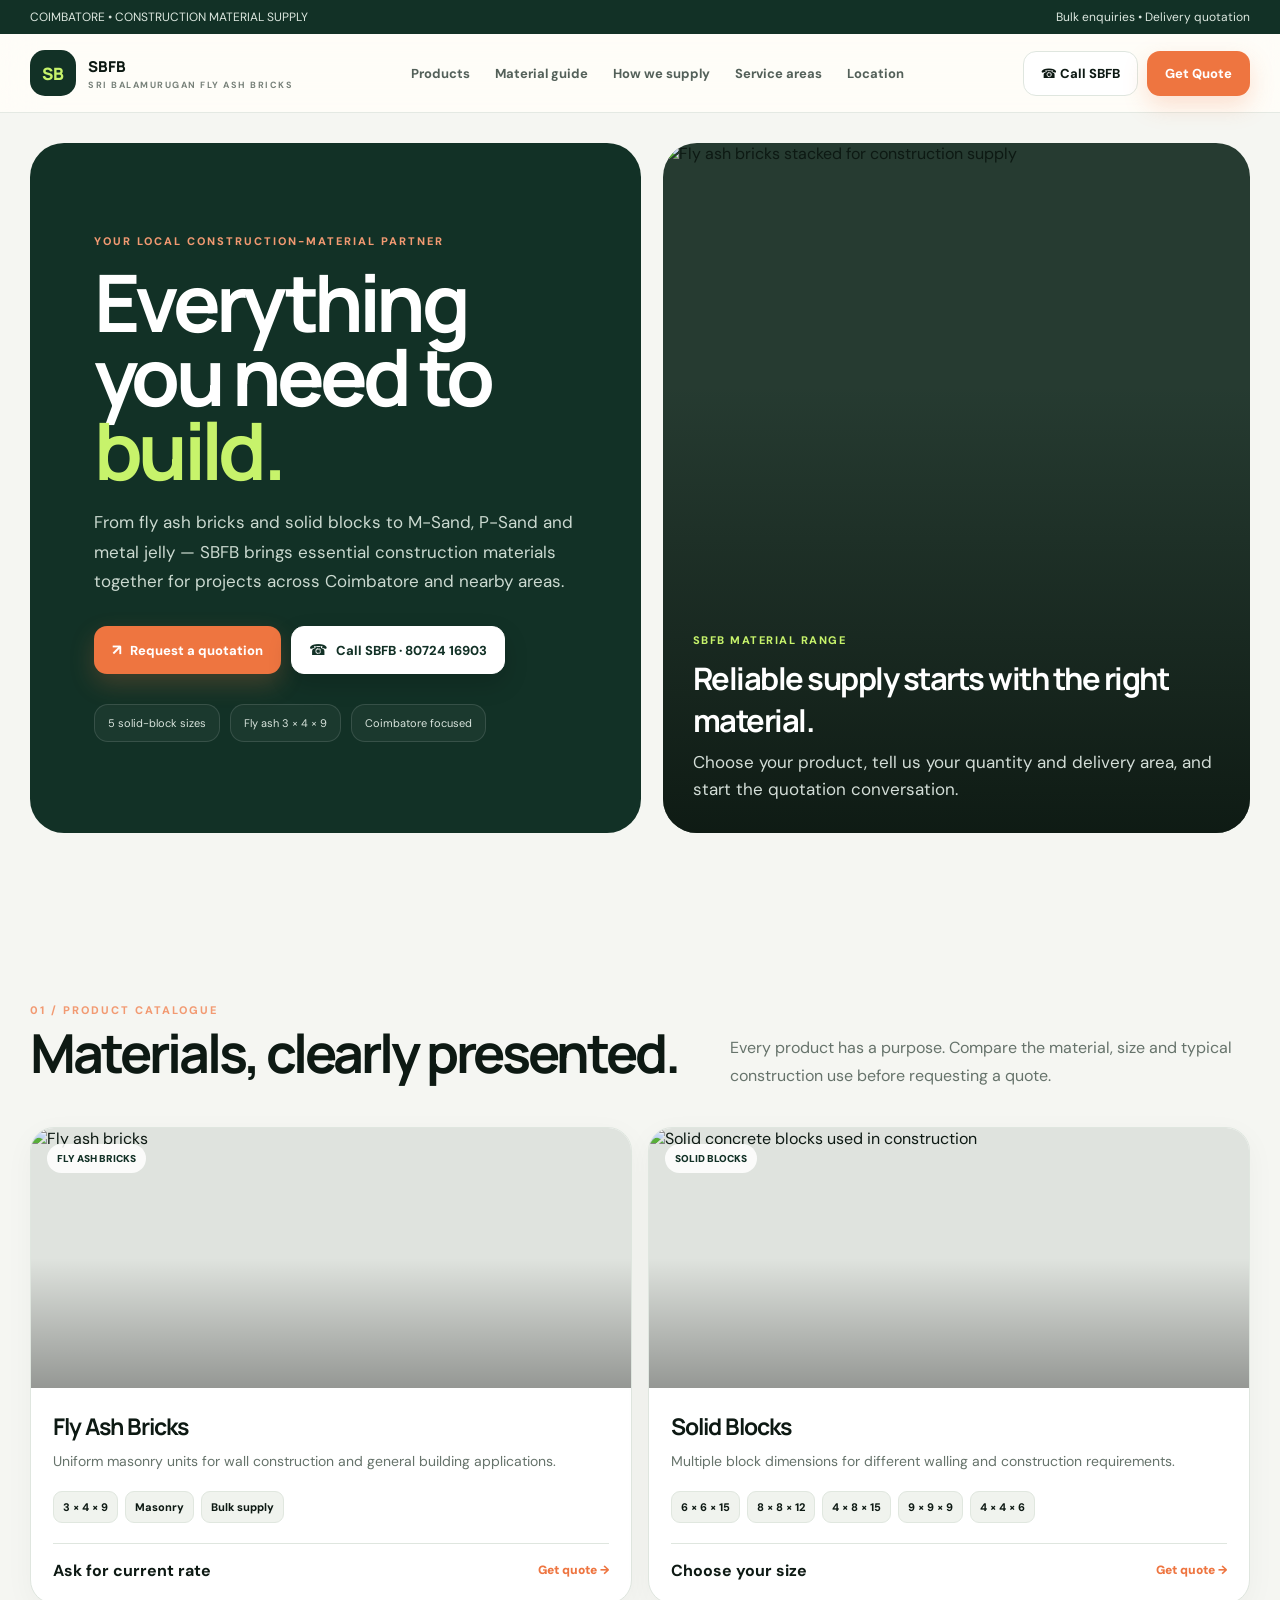
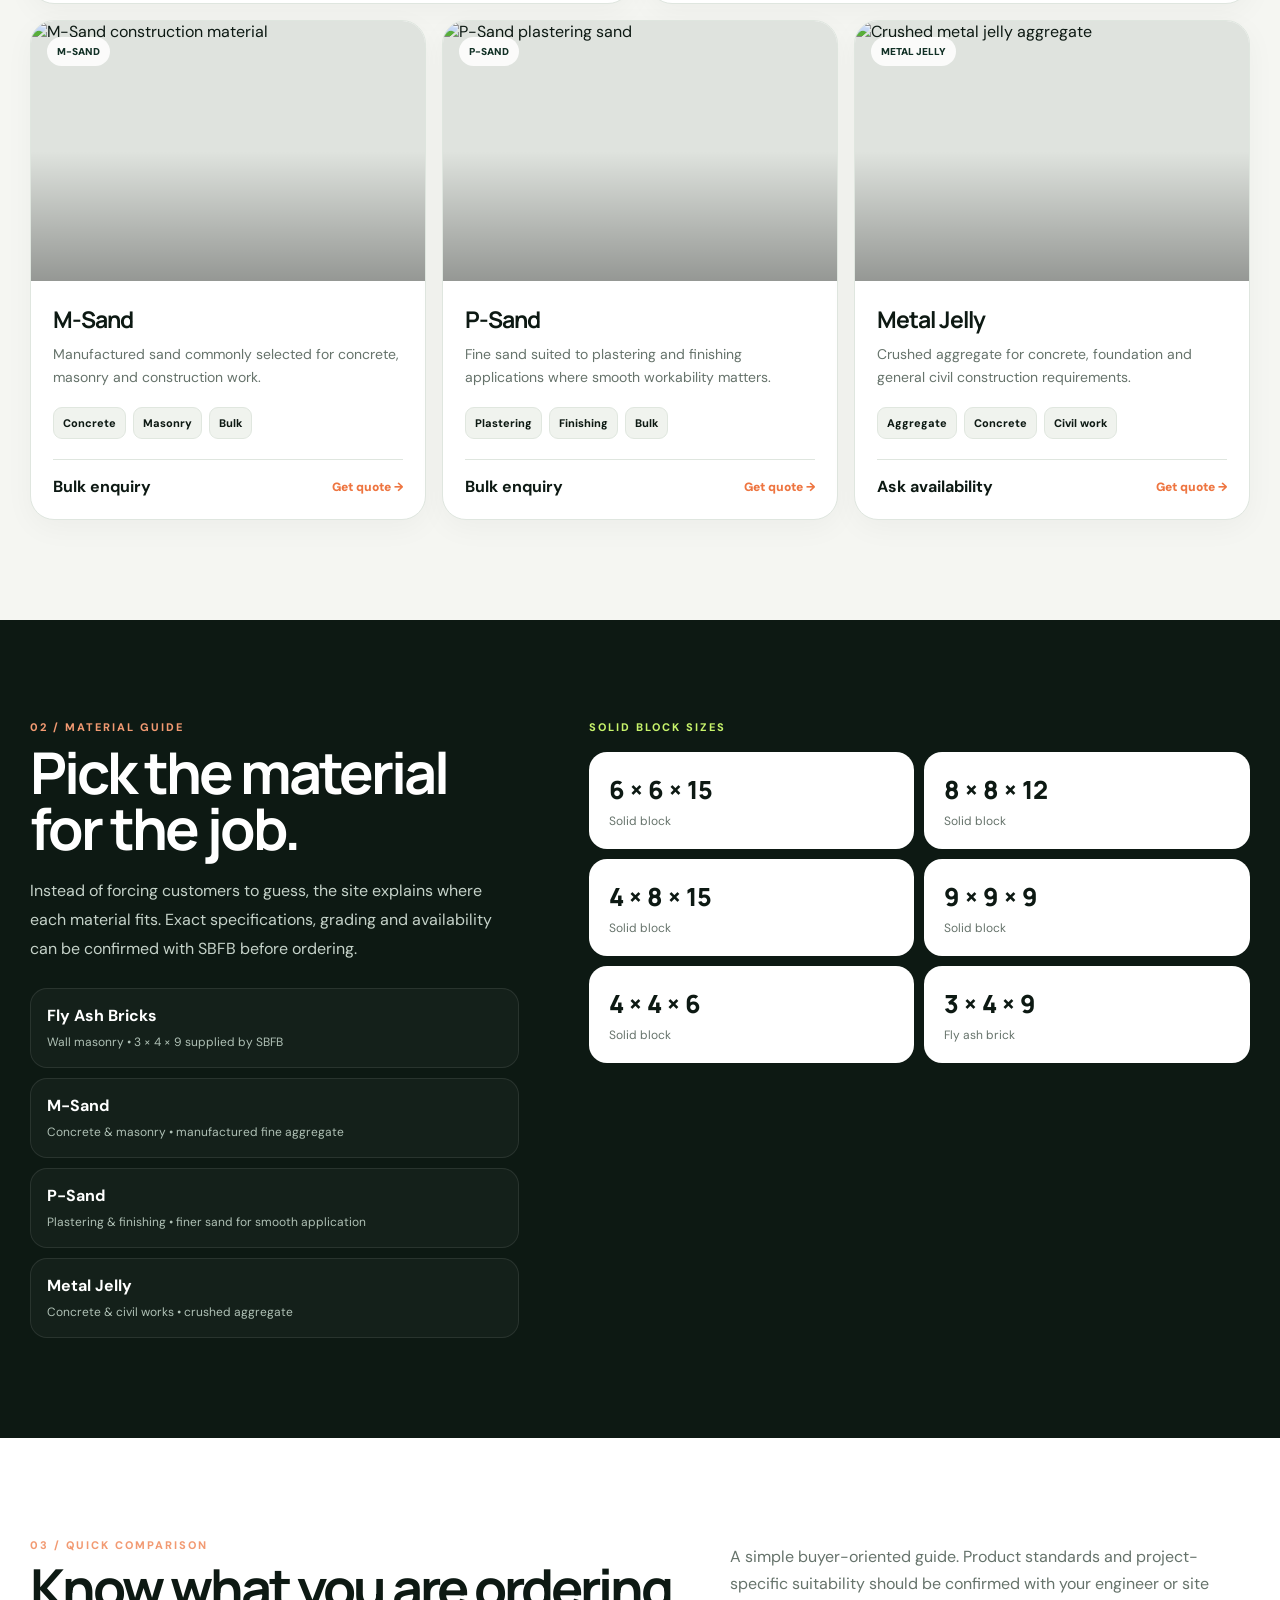
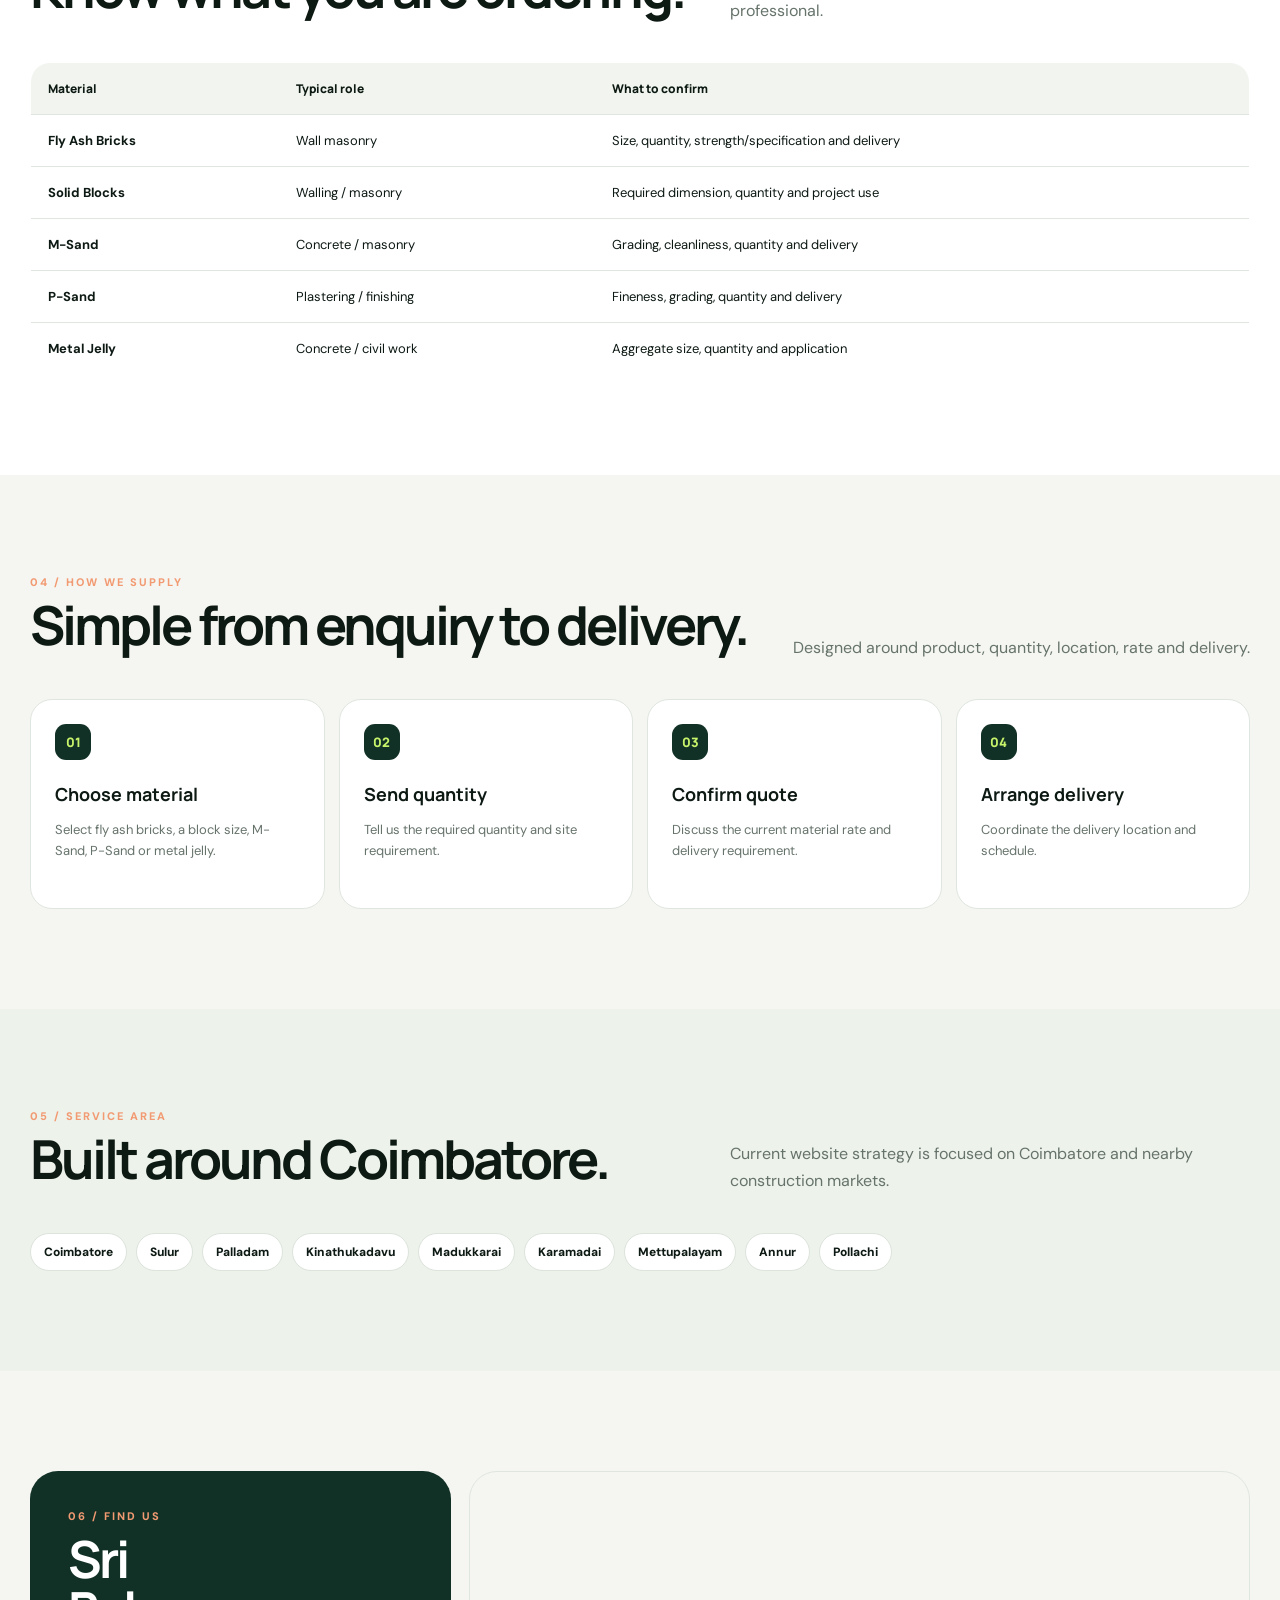
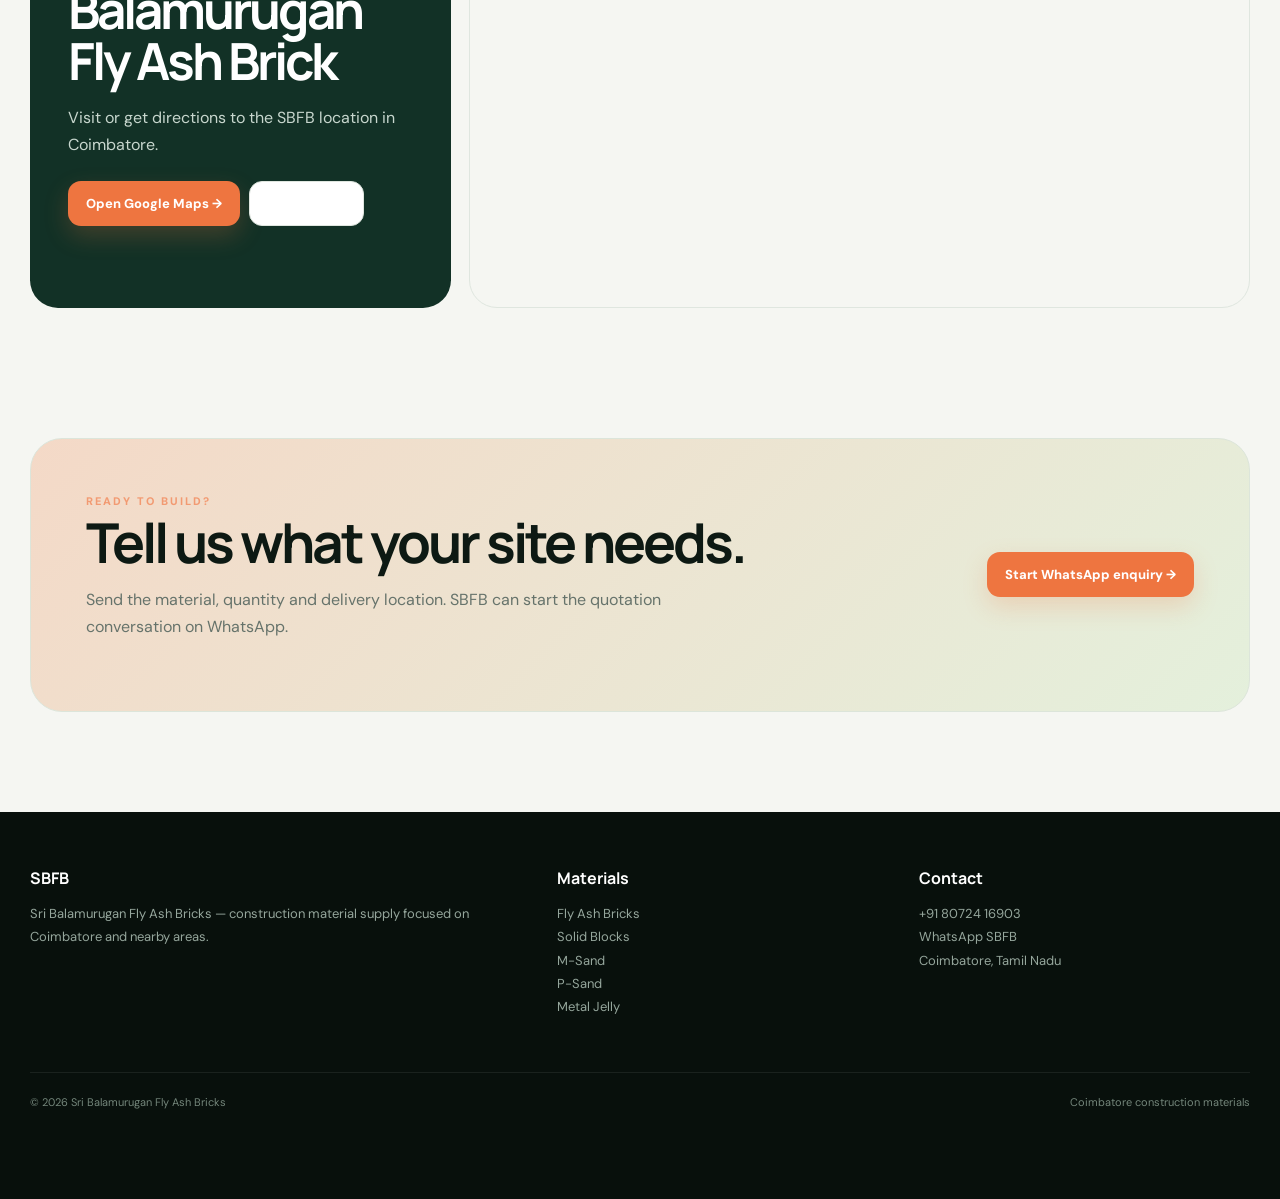
==== commit df613e0d: "Make call CTA prominent in hero" ====
--- a/index.html
+++ b/index.html
@@ -12,7 +12,6 @@
 <meta property="og:type" content="website" />
 <link rel="preconnect" href="https://fonts.googleapis.com"><link rel="preconnect" href="https://fonts.gstatic.com" crossorigin><link href="https://fonts.googleapis.com/css2?family=DM+Sans:wght@400;500;600;700&family=Manrope:wght@500;600;700;800&display=swap" rel="stylesheet">
 <style>
-:root{--bg:#f5f6f2;--paper:#fff;--ink:#0d1913;--muted:#66736b;--line:#dfe6df;--green:#123126;--green2:#1e4a38;--lime:#c7f36b;--orange:#ee7540;--shadow:0 24px 80px rgba(10,31,21,.10);--radius:28px}*{box-sizing:border-box}html{scroll-behavior:smooth}body{margin:0;background:var(--bg);color:var(--ink);font-family:'DM Sans',system-ui,sans-serif}h1,h2,h3,h4{font-family:Manrope,system-ui,sans-serif}a{text-decoration:none;color:inherit}img{display:block;width:100%;height:100%;object-fit:cover}.container{width:min(1220px,calc(100% - 40px));margin:auto}.topline{background:var(--green);color:#dce7df;font-size:12px}.topline .container{height:34px;display:flex;align-items:center;justify-content:space-between;gap:15px}.topline span:last-child{opacity:.7}.nav{position:sticky;top:0;z-index:50;background:#fffdf9e8;backdrop-filter:blur(18px);border-bottom:1px solid #e4e9e3}.navin{height:78px;display:flex;align-items:center;justify-content:space-between;gap:24px}.brand{display:flex;align-items:center;gap:12px}.mark{width:46px;height:46px;border-radius:15px;background:var(--green);color:var(--lime);display:grid;place-items:center;font:800 17px Manrope}.brand strong{font:800 15px Manrope;letter-spacing:-.4px}.brand small{display:block;color:#778179;font-size:9px;font-weight:700;letter-spacing:1.5px;margin-top:2px}.navlinks{display:flex;gap:28px;font-size:13px;font-weight:700;color:#536059}.navlinks a:hover{color:var(--orange)}.actions{display:flex;gap:9px;align-items:center}.btn{display:inline-flex;align-items:center;justify-content:center;gap:8px;border-radius:13px;padding:13px 17px;font-weight:800;font-size:13px;transition:.2s;border:1px solid transparent}.btn:hover{transform:translateY(-2px)}.btn.primary{background:var(--orange);color:white;box-shadow:0 10px 25px rgba(238,117,64,.22)}.btn.dark{background:var(--green);color:#fff}.btn.ghost{border-color:var(--line);background:#fff}.hero{padding:30px 0 70px}.hero-grid{display:grid;grid-template-columns:1.02fr .98fr;gap:22px;min-height:690px}.hero-copy{background:var(--green);border-radius:34px;padding:64px;display:flex;flex-direction:column;justify-content:center;overflow:hidden;position:relative}.hero-copy:after{content:"";position:absolute;width:520px;height:520px;border-radius:50%;border:1px solid #ffffff18;right:-230px;bottom:-270px;box-shadow:0 0 0 90px #ffffff06,0 0 0 180px #ffffff03}.eyebrow{font-size:11px;letter-spacing:2px;text-transform:uppercase;font-weight:800;color:#f29a72}.hero h1{font-size:clamp(48px,6.2vw,82px);line-height:.93;letter-spacing:-4.7px;color:#fff;margin:17px 0 22px;max-width:720px}.hero h1 em{color:var(--lime);font-style:normal}.hero p{font-size:17px;line-height:1.72;color:#cbd9d0;max-width:650px;margin:0}.hero-buttons{display:flex;flex-wrap:wrap;gap:10px;margin-top:30px}.hero .btn.ghost{background:#ffffff0d;border-color:#ffffff2c;color:#fff}.hero-stats{display:flex;flex-wrap:wrap;gap:10px;margin-top:30px}.stat{padding:11px 13px;border:1px solid #ffffff1f;background:#ffffff0a;border-radius:14px;color:#d9e4dd;font-size:11px}.hero-media{border-radius:34px;overflow:hidden;position:relative;min-height:600px;background:#263b31}.hero-media:after{content:"";position:absolute;inset:0;background:linear-gradient(180deg,transparent 35%,#09130dcc 100%)}.hero-media img{position:absolute;inset:0}.hero-caption{position:absolute;z-index:2;left:30px;right:30px;bottom:30px;color:#fff}.hero-caption span{font-size:11px;text-transform:uppercase;letter-spacing:1.5px;color:var(--lime);font-weight:800}.hero-caption h2{font-size:31px;letter-spacing:-1.5px;margin:8px 0}.hero-caption p{margin:0;color:#d3ddd7;line-height:1.6;max-width:560px}.section{padding:100px 0}.section-head{display:flex;justify-content:space-between;align-items:end;gap:30px;margin-bottom:38px}.section-head h2{font-size:clamp(35px,4.2vw,55px);letter-spacing:-3px;line-height:1;margin:9px 0 0}.section-head p{max-width:520px;color:var(--muted);line-height:1.7;margin:0}.product-grid{display:grid;grid-template-columns:repeat(12,1fr);gap:16px}.product{grid-column:span 4;background:#fff;border:1px solid var(--line);border-radius:24px;overflow:hidden;box-shadow:0 8px 30px rgba(15,30,21,.04);transition:.25s}.product:hover{transform:translateY(-5px);box-shadow:var(--shadow)}.product.wide{grid-column:span 6}.product-img{height:260px;position:relative;background:#dfe3de}.product-img:after{content:"";position:absolute;inset:0;background:linear-gradient(180deg,transparent 50%,#0005)}.product-badge{position:absolute;z-index:2;left:16px;top:16px;background:#ffffffdd;color:var(--green);border-radius:999px;padding:8px 10px;font-size:10px;font-weight:900;letter-spacing:.7px}.product-body{padding:22px}.product h3{font-size:23px;letter-spacing:-1px;margin:0 0 8px}.product p{color:var(--muted);line-height:1.65;margin:0 0 18px;font-size:14px}.product-meta{display:flex;flex-wrap:wrap;gap:7px}.pill{font-size:11px;font-weight:800;background:#f0f3ee;border:1px solid #e0e7df;border-radius:9px;padding:8px 9px}.product-foot{display:flex;align-items:center;justify-content:space-between;margin-top:20px;padding-top:16px;border-top:1px solid var(--line)}.product-foot a{font-size:12px;font-weight:900;color:var(--orange)}.detail{background:#0d1913;color:#fff}.detail-grid{display:grid;grid-template-columns:.85fr 1.15fr;gap:70px;align-items:start}.detail h2{font-size:clamp(38px,4.5vw,60px);letter-spacing:-3px;line-height:.98;margin:10px 0 20px}.detail p{color:#c5d2c9;line-height:1.8}.detail-list{display:grid;gap:10px;margin-top:25px}.detail-item{border:1px solid #ffffff17;background:#ffffff08;border-radius:17px;padding:16px}.detail-item strong{display:block;margin-bottom:4px}.detail-item span{font-size:12px;color:#afc0b5}.size-board{display:grid;grid-template-columns:repeat(2,1fr);gap:10px}.size-card{background:#fff;color:var(--ink);border-radius:18px;padding:20px}.size-card b{font:800 25px Manrope}.size-card span{display:block;margin-top:6px;color:var(--muted);font-size:12px}.compare{background:#fff}.compare-table{width:100%;border-collapse:collapse;margin-top:30px;background:#fff;border:1px solid var(--line);border-radius:20px;overflow:hidden}.compare-table th,.compare-table td{text-align:left;padding:17px;border-bottom:1px solid var(--line);font-size:13px}.compare-table th{font:800 12px Manrope;background:#f1f4ef}.compare-table tr:last-child td{border-bottom:0}.process{display:grid;grid-template-columns:repeat(4,1fr);gap:14px}.step{background:#fff;border:1px solid var(--line);border-radius:22px;padding:24px;min-height:210px}.num{width:36px;height:36px;border-radius:11px;background:var(--green);color:var(--lime);display:grid;place-items:center;font:800 13px Manrope}.step h3{margin:22px 0 8px;font-size:18px}.step p{color:var(--muted);font-size:13px;line-height:1.65}.areas{background:#edf2eb}.area-grid{display:flex;flex-wrap:wrap;gap:9px;margin-top:25px}.area{background:#fff;border:1px solid #dce4dc;padding:10px 13px;border-radius:999px;font-size:12px;font-weight:800}.location{background:#f5f6f2}.location-grid{display:grid;grid-template-columns:.7fr 1.3fr;gap:18px;align-items:stretch}.location-card{background:#123126;color:#fff;border-radius:28px;padding:38px;display:flex;flex-direction:column;justify-content:center}.location-card h2{font-size:clamp(36px,4vw,54px);letter-spacing:-3px;line-height:1;margin:10px 0 18px}.location-card p{color:#c8d7ce;line-height:1.7}.map-frame{min-height:430px;border-radius:28px;overflow:hidden;border:1px solid #dfe6df;box-shadow:0 15px 50px rgba(10,31,21,.08);background:#ddd}.map-frame iframe{width:100%;height:100%;min-height:430px;border:0}.location-actions{display:flex;gap:9px;flex-wrap:wrap;margin-top:22px}.cta{padding:30px 0 100px}.cta-card{background:linear-gradient(135deg,#f4d9c7,#e4f0dc);border:1px solid #dce5da;border-radius:32px;padding:55px;display:flex;align-items:center;justify-content:space-between;gap:30px}.cta-card h2{font-size:clamp(35px,4.5vw,55px);letter-spacing:-3px;line-height:.98;margin:8px 0 14px}.cta-card p{color:var(--muted);line-height:1.7;max-width:600px}.footer{background:#08100c;color:#c8d3cc;padding:55px 0 90px}.footer-grid{display:grid;grid-template-columns:1.5fr 1fr 1fr;gap:30px}.footer h4{color:#fff;margin:0 0 12px}.footer p,.footer a{font-size:13px;color:#95a69c;line-height:1.8}.footer-bottom{border-top:1px solid #ffffff13;margin-top:40px;padding-top:22px;color:#74867b;font-size:11px;display:flex;justify-content:space-between}.mobilebar{display:none}@media(max-width:950px){.navlinks{display:none}.hero-grid,.detail-grid{grid-template-columns:1fr}.hero-copy{padding:46px}.hero-media{min-height:520px}.product,.product.wide{grid-column:span 6}.process{grid-template-columns:1fr 1fr}.section-head{display:block}.section-head p{margin-top:18px}.footer-grid{grid-template-columns:1fr 1fr}.location-grid{grid-template-columns:1fr}}@media(max-width:600px){.container{width:calc(100% - 28px)}.topline .container{height:auto;padding:8px 0}.topline span:last-child{display:none}.navin{height:70px}.actions .btn.ghost{display:none}.hero{padding:15px 0 50px}.hero-grid{min-height:0}.hero-copy{padding:36px 25px;border-radius:25px}.hero h1{font-size:50px;letter-spacing:-3px}.hero-media{min-height:400px;border-radius:25px}.product,.product.wide{grid-column:span 12}.section{padding:72px 0}.detail-grid{gap:35px}.size-board{grid-template-columns:1fr}.process{grid-template-columns:1fr}.location-grid{grid-template-columns:1fr}.map-frame,.map-frame iframe{min-height:360px}.location-card{padding:30px 25px}.cta-card{padding:34px 25px;display:block}.cta-card .btn{width:100%;margin-top:10px}.footer-grid{grid-template-columns:1fr}.footer-bottom{display:block}.footer-bottom span{display:block;margin-top:8px}.mobilebar{display:flex;position:fixed;z-index:100;left:12px;right:12px;bottom:12px;background:#fff;border:1px solid var(--line);padding:8px;border-radius:17px;box-shadow:0 18px 50px #0003;gap:8px}.mobilebar .btn{flex:1}}
+:root{--bg:#f5f6f2;--ink:#0d1913;--muted:#66736b;--line:#dfe6df;--green:#123126;--lime:#c7f36b;--orange:#ee7540;--shadow:0 24px 80px rgba(10,31,21,.10)}*{box-sizing:border-box}html{scroll-behavior:smooth}body{margin:0;background:var(--bg);color:var(--ink);font-family:'DM Sans',system-ui,sans-serif}h1,h2,h3,h4{font-family:Manrope,system-ui,sans-serif}a{text-decoration:none;color:inherit}.container{width:min(1220px,calc(100% - 40px));margin:auto}.topline{background:var(--green);color:#dce7df;font-size:12px}.topline .container{height:34px;display:flex;align-items:center;justify-content:space-between}.nav{position:sticky;top:0;z-index:50;background:#fffdf9e8;backdrop-filter:blur(18px);border-bottom:1px solid #e4e9e3}.navin{height:78px;display:flex;align-items:center;justify-content:space-between;gap:24px}.brand{display:flex;align-items:center;gap:12px}.mark{width:46px;height:46px;border-radius:15px;background:var(--green);color:var(--lime);display:grid;place-items:center;font:800 17px Manrope}.brand strong{font:800 15px Manrope}.brand small{display:block;color:#778179;font-size:9px;font-weight:700;letter-spacing:1.5px;margin-top:2px}.navlinks{display:flex;gap:25px;font-size:13px;font-weight:700;color:#536059}.navlinks a:hover{color:var(--orange)}.actions{display:flex;gap:9px}.btn{display:inline-flex;align-items:center;justify-content:center;gap:8px;border-radius:13px;padding:13px 17px;font-weight:800;font-size:13px;transition:.2s;border:1px solid transparent;cursor:pointer}.btn:hover{transform:translateY(-2px)}.btn.primary{background:var(--orange);color:#fff;box-shadow:0 10px 25px rgba(238,117,64,.22)}.btn.dark{background:var(--green);color:#fff}.btn.ghost{border-color:var(--line);background:#fff}.hero{padding:30px 0 70px}.hero-grid{display:grid;grid-template-columns:1.02fr .98fr;gap:22px;min-height:690px}.hero-copy{background:var(--green);border-radius:34px;padding:64px;display:flex;flex-direction:column;justify-content:center;overflow:hidden;position:relative}.eyebrow{font-size:11px;letter-spacing:2px;text-transform:uppercase;font-weight:800;color:#f29a72}.hero h1{font-size:clamp(48px,6.2vw,82px);line-height:.93;letter-spacing:-4.7px;color:#fff;margin:17px 0 22px}.hero h1 em{color:var(--lime);font-style:normal}.hero p{font-size:17px;line-height:1.72;color:#cbd9d0;max-width:650px;margin:0}.hero-buttons{display:flex;flex-wrap:wrap;gap:10px;margin-top:30px}.hero-buttons .call{background:#fff;color:var(--green);border-color:#fff;box-shadow:0 10px 25px rgba(0,0,0,.16)}.hero-buttons .call:before{content:'☎';font-size:15px}.hero-buttons .quote:before{content:'↗';font-size:15px}.hero-stats{display:flex;flex-wrap:wrap;gap:10px;margin-top:30px}.stat{padding:11px 13px;border:1px solid #ffffff1f;background:#ffffff0a;border-radius:14px;color:#d9e4dd;font-size:11px}.hero-media{border-radius:34px;overflow:hidden;position:relative;min-height:600px;background:#263b31}.hero-media:after{content:"";position:absolute;inset:0;background:linear-gradient(180deg,transparent 35%,#09130dcc 100%)}.hero-media img{position:absolute;inset:0;width:100%;height:100%;object-fit:cover}.hero-caption{position:absolute;z-index:2;left:30px;right:30px;bottom:30px;color:#fff}.hero-caption span{font-size:11px;text-transform:uppercase;letter-spacing:1.5px;color:var(--lime);font-weight:800}.hero-caption h2{font-size:31px;letter-spacing:-1.5px;margin:8px 0}.hero-caption p{margin:0;color:#d3ddd7;line-height:1.6}.section{padding:100px 0}.section-head{display:flex;justify-content:space-between;align-items:end;gap:30px;margin-bottom:38px}.section-head h2{font-size:clamp(35px,4.2vw,55px);letter-spacing:-3px;line-height:1;margin:9px 0}.section-head p{max-width:520px;color:var(--muted);line-height:1.7;margin:0}.product-grid{display:grid;grid-template-columns:repeat(12,1fr);gap:16px}.product{grid-column:span 4;background:#fff;border:1px solid var(--line);border-radius:24px;overflow:hidden;box-shadow:0 8px 30px rgba(15,30,21,.04);transition:.25s}.product:hover{transform:translateY(-5px);box-shadow:var(--shadow)}.product.wide{grid-column:span 6}.product-img{height:260px;position:relative;background:#dfe3de}.product-img img{width:100%;height:100%;object-fit:cover}.product-img:after{content:"";position:absolute;inset:0;background:linear-gradient(180deg,transparent 50%,#0005)}.product-badge{position:absolute;z-index:2;left:16px;top:16px;background:#ffffffdd;color:var(--green);border-radius:999px;padding:8px 10px;font-size:10px;font-weight:900}.product-body{padding:22px}.product h3{font-size:23px;letter-spacing:-1px;margin:0 0 8px}.product p{color:var(--muted);line-height:1.65;margin:0 0 18px;font-size:14px}.product-meta{display:flex;flex-wrap:wrap;gap:7px}.pill{font-size:11px;font-weight:800;background:#f0f3ee;border:1px solid #e0e7df;border-radius:9px;padding:8px 9px}.product-foot{display:flex;align-items:center;justify-content:space-between;margin-top:20px;padding-top:16px;border-top:1px solid var(--line)}.product-foot a{font-size:12px;font-weight:900;color:var(--orange)}.detail{background:#0d1913;color:#fff}.detail-grid{display:grid;grid-template-columns:.85fr 1.15fr;gap:70px}.detail h2{font-size:clamp(38px,4.5vw,60px);letter-spacing:-3px;line-height:.98;margin:10px 0 20px}.detail p{color:#c5d2c9;line-height:1.8}.detail-list{display:grid;gap:10px;margin-top:25px}.detail-item{border:1px solid #ffffff17;background:#ffffff08;border-radius:17px;padding:16px}.detail-item strong{display:block;margin-bottom:4px}.detail-item span{font-size:12px;color:#afc0b5}.size-board{display:grid;grid-template-columns:repeat(2,1fr);gap:10px}.size-card{background:#fff;color:var(--ink);border-radius:18px;padding:20px}.size-card b{font:800 25px Manrope}.size-card span{display:block;margin-top:6px;color:var(--muted);font-size:12px}.compare{background:#fff}.compare-table{width:100%;border-collapse:collapse;margin-top:30px;background:#fff;border:1px solid var(--line);border-radius:20px;overflow:hidden}.compare-table th,.compare-table td{text-align:left;padding:17px;border-bottom:1px solid var(--line);font-size:13px}.compare-table th{font:800 12px Manrope;background:#f1f4ef}.compare-table tr:last-child td{border-bottom:0}.process{display:grid;grid-template-columns:repeat(4,1fr);gap:14px}.step{background:#fff;border:1px solid var(--line);border-radius:22px;padding:24px;min-height:210px}.num{width:36px;height:36px;border-radius:11px;background:var(--green);color:var(--lime);display:grid;place-items:center;font:800 13px Manrope}.step h3{margin:22px 0 8px;font-size:18px}.step p{color:var(--muted);font-size:13px;line-height:1.65}.areas{background:#edf2eb}.area-grid{display:flex;flex-wrap:wrap;gap:9px;margin-top:25px}.area{background:#fff;border:1px solid #dce4dc;padding:10px 13px;border-radius:999px;font-size:12px;font-weight:800}.location-grid{display:grid;grid-template-columns:.7fr 1.3fr;gap:18px}.location-card{background:#123126;color:#fff;border-radius:28px;padding:38px}.location-card h2{font-size:clamp(36px,4vw,54px);letter-spacing:-3px;line-height:1;margin:10px 0 18px}.location-card p{color:#c8d7ce;line-height:1.7}.map-frame{min-height:430px;border-radius:28px;overflow:hidden;border:1px solid #dfe6df}.map-frame iframe{width:100%;height:100%;min-height:430px;border:0}.location-actions{display:flex;gap:9px;flex-wrap:wrap;margin-top:22px}.cta{padding:30px 0 100px}.cta-card{background:linear-gradient(135deg,#f4d9c7,#e4f0dc);border:1px solid #dce5da;border-radius:32px;padding:55px;display:flex;align-items:center;justify-content:space-between;gap:30px}.cta-card h2{font-size:clamp(35px,4.5vw,55px);letter-spacing:-3px;line-height:.98;margin:8px 0 14px}.cta-card p{color:var(--muted);line-height:1.7;max-width:600px}.footer{background:#08100c;color:#c8d3cc;padding:55px 0 90px}.footer-grid{display:grid;grid-template-columns:1.5fr 1fr 1fr;gap:30px}.footer h4{color:#fff;margin:0 0 12px}.footer p,.footer a{font-size:13px;color:#95a69c;line-height:1.8}.footer-bottom{border-top:1px solid #ffffff13;margin-top:40px;padding-top:22px;color:#74867b;font-size:11px;display:flex;justify-content:space-between}.mobilebar{display:none}@media(max-width:950px){.navlinks{display:none}.hero-grid,.detail-grid,.location-grid{grid-template-columns:1fr}.hero-copy{padding:46px}.hero-media{min-height:520px}.product,.product.wide{grid-column:span 6}.process{grid-template-columns:1fr 1fr}.section-head{display:block}.section-head p{margin-top:18px}.footer-grid{grid-template-columns:1fr 1fr}}@media(max-width:600px){.container{width:calc(100% - 28px)}.topline .container{height:auto;padding:8px 0}.topline span:last-child{display:none}.navin{height:70px}.actions .btn.ghost{display:none}.actions .btn.primary:before{content:'Quote';font-size:0}.actions .btn.primary:after{content:'Get Quote';font-size:13px}.hero{padding:15px 0 50px}.hero-copy{padding:36px 25px;border-radius:25px}.hero h1{font-size:50px;letter-spacing:-3px}.hero-media{min-height:400px;border-radius:25px}.hero-buttons{display:grid;grid-template-columns:1fr}.hero-buttons .btn{width:100%;padding:15px}.product,.product.wide{grid-column:span 12}.section{padding:72px 0}.detail-grid{gap:35px}.size-board{grid-template-columns:1fr}.process{grid-template-columns:1fr}.map-frame,.map-frame iframe{min-height:360px}.location-card{padding:30px 25px}.cta-card{padding:34px 25px;display:block}.cta-card .btn{width:100%;margin-top:10px}.footer-grid{grid-template-columns:1fr}.footer-bottom{display:block}.mobilebar{display:flex;position:fixed;z-index:100;left:12px;right:12px;bottom:12px;background:#fff;border:1px solid var(--line);padding:8px;border-radius:17px;box-shadow:0 18px 50px #0003;gap:8px}.mobilebar .btn{flex:1}}
 </style>
-<script type="application/ld+json">{"@context":"https://schema.org","@type":"LocalBusiness","name":"Sri Balamurugan Fly Ash Bricks","description":"Construction materials supplier serving Coimbatore and nearby areas.","telephone":"+91-8072416903","areaServed":["Coimbatore","Sulur","Palladam","Kinathukadavu","Madukkarai","Karamadai","Mettupalayam","Annur","Pollachi"],"url":"https://sribalamuruganflyashbricks.in/"}</script>
-</head><body><div class="topline"><div class="container"><span>COIMBATORE • CONSTRUCTION MATERIAL SUPPLY</span><span>Bulk enquiries • Delivery quotation</span></div></div><header class="nav"><div class="container navin"><a class="brand" href="#home"><span class="mark">SB</span><span><strong>SBFB</strong><small>SRI BALAMURUGAN FLY ASH BRICKS</small></span></a><nav class="navlinks"><a href="#products">Products</a><a href="#materials">Material guide</a><a href="#process">How we supply</a><a href="#areas">Service areas</a><a href="#location">Location</a></nav><div class="actions"><a class="btn ghost" href="tel:+918072416903">Call</a><a class="btn primary" href="https://wa.me/918072416903?text=Hello%20SBFB%2C%20I%20need%20a%20quotation">Get Quote</a></div></div></header><main id="home"><section class="hero"><div class="container hero-grid"><div class="hero-copy"><div class="eyebrow">Your local construction-material partner</div><h1>Everything you need to <em>build.</em></h1><p>From fly ash bricks and solid blocks to M-Sand, P-Sand and metal jelly — SBFB brings essential construction materials together for projects across Coimbatore and nearby areas.</p><div class="hero-buttons"><a class="btn primary" href="https://wa.me/918072416903?text=Hello%20SBFB%2C%20Material%3A%20%0AQuantity%3A%20%0ADelivery%20location%3A%20">Request a quotation →</a><a class="btn ghost" href="#products">Explore materials</a></div><div class="hero-stats"><span class="stat">5 solid-block sizes</span><span class="stat">Fly ash 3 × 4 × 9</span><span class="stat">Coimbatore focused</span></div></div><div class="hero-media"><img src="https://miro.medium.com/v2/resize%3Afit%3A1200/0%2AJIqiWB7tC8yLn1fd.jpg" alt="Fly ash bricks stacked for construction supply"/><div class="hero-caption"><span>SBFB material range</span><h2>Reliable supply starts with the right material.</h2><p>Choose your product, tell us your quantity and delivery area, and start the quotation conversation.</p></div></div></div></section><section class="section" id="products"><div class="container"><div class="section-head"><div><div class="eyebrow">01 / Product catalogue</div><h2>Materials, clearly presented.</h2></div><p>Every product has a purpose. We make it easier to compare the material, size and typical construction use before you request a quote.</p></div><div class="product-grid"><article class="product wide"><div class="product-img"><img src="https://miro.medium.com/v2/resize%3Afit%3A1200/0%2AJIqiWB7tC8yLn1fd.jpg" alt="Fly ash bricks"/><span class="product-badge">FLY ASH BRICKS</span></div><div class="product-body"><h3>Fly Ash Bricks</h3><p>Uniform masonry units for wall construction and general building applications.</p><div class="product-meta"><span class="pill">3 × 4 × 9</span><span class="pill">Masonry</span><span class="pill">Bulk supply</span></div><div class="product-foot"><strong>Ask for current rate</strong><a href="https://wa.me/918072416903?text=I%20need%20Fly%20Ash%20Bricks%20-%203x4x9.%20Please%20quote.">Get quote →</a></div></div></article><article class="product wide"><div class="product-img"><img src="https://static.prod.cmostores.com/uploads/products/1/l/100mm-solid-dense-7.3n-concrete-block-lifestyle-1776672475.jpg?auto=compress&h=800&rtype=webp&w=800" alt="Solid concrete blocks used in construction"/><span class="product-badge">SOLID BLOCKS</span></div><div class="product-body"><h3>Solid Blocks</h3><p>Multiple block dimensions for different walling and construction requirements.</p><div class="product-meta"><span class="pill">6 × 6 × 15</span><span class="pill">8 × 8 × 12</span><span class="pill">4 × 8 × 15</span><span class="pill">9 × 9 × 9</span><span class="pill">4 × 4 × 6</span></div><div class="product-foot"><strong>Choose your size</strong><a href="https://wa.me/918072416903?text=I%20need%20Solid%20Blocks.%20Size%3A%20%0AQuantity%3A%20">Get quote →</a></div></div></article><article class="product"><div class="product-img"><img src="https://www.kattidam.co.in/assets/product-msand-CR9cQapm.jpg" alt="M-Sand construction material"/><span class="product-badge">M-SAND</span></div><div class="product-body"><h3>M-Sand</h3><p>Manufactured sand commonly selected for concrete, masonry and construction work.</p><div class="product-meta"><span class="pill">Concrete</span><span class="pill">Masonry</span><span class="pill">Bulk</span></div><div class="product-foot"><strong>Bulk enquiry</strong><a href="https://wa.me/918072416903?text=I%20need%20M-Sand.%20Quantity%3A%20%0ADelivery%3A%20">Get quote →</a></div></div></article><article class="product"><div class="product-img"><img src="https://static.wixstatic.com/media/b4eed6_d811d20a1c7f4041834bed22a6ea1dcc~mv2.png/v1/fill/w_1000,h_1000,al_c,q_90,usm_0.66_1.00_0.01/b4eed6_d811d20a1c7f4041834bed22a6ea1dcc~mv2.png" alt="P-Sand plastering sand"/><span class="product-badge">P-SAND</span></div><div class="product-body"><h3>P-Sand</h3><p>Fine sand suited to plastering and finishing applications where a smooth workability matters.</p><div class="product-meta"><span class="pill">Plastering</span><span class="pill">Finishing</span><span class="pill">Bulk</span></div><div class="product-foot"><strong>Bulk enquiry</strong><a href="https://wa.me/918072416903?text=I%20need%20P-Sand.%20Quantity%3A%20%0ADelivery%3A%20">Get quote →</a></div></div></article><article class="product"><div class="product-img"><img src="https://buildkingdom.in/cdn/shop/files/40_MM_Jelly_Stones_Crushed_Aggregate.jpg?v=1770215080" alt="Crushed metal jelly aggregate"/><span class="product-badge">METAL JELLY</span></div><div class="product-body"><h3>Metal Jelly</h3><p>Crushed aggregate for concrete, foundation and general civil construction requirements.</p><div class="product-meta"><span class="pill">Aggregate</span><span class="pill">Concrete</span><span class="pill">Civil work</span></div><div class="product-foot"><strong>Ask availability</strong><a href="https://wa.me/918072416903?text=I%20need%20Metal%20Jelly.%20Quantity%3A%20%0ADelivery%3A%20">Get quote →</a></div></div></article></div></div></section><section class="section detail" id="materials"><div class="container detail-grid"><div><div class="eyebrow">02 / Material guide</div><h2>Pick the material for the job.</h2><p>Instead of forcing customers to guess, the site explains where each material fits. Exact specifications, grading and availability can be confirmed with SBFB before ordering.</p><div class="detail-list"><div class="detail-item"><strong>Fly Ash Bricks</strong><span>Wall masonry • consistent units • 3 × 4 × 9 supplied by SBFB</span></div><div class="detail-item"><strong>M-Sand</strong><span>Concrete & masonry • manufactured fine aggregate</span></div><div class="detail-item"><strong>P-Sand</strong><span>Plastering & finishing • finer sand for smooth application</span></div><div class="detail-item"><strong>Metal Jelly</strong><span>Concrete & civil works • crushed aggregate</span></div></div></div><div><div class="eyebrow" style="color:#c7f36b">Solid block sizes</div><div class="size-board" style="margin-top:18px"><div class="size-card"><b>6 × 6 × 15</b><span>Solid block</span></div><div class="size-card"><b>8 × 8 × 12</b><span>Solid block</span></div><div class="size-card"><b>4 × 8 × 15</b><span>Solid block</span></div><div class="size-card"><b>9 × 9 × 9</b><span>Solid block</span></div><div class="size-card"><b>4 × 4 × 6</b><span>Solid block</span></div><div class="size-card"><b>3 × 4 × 9</b><span>Fly ash brick</span></div></div></div></div></section><section class="section compare"><div class="container"><div class="section-head"><div><div class="eyebrow">03 / Quick comparison</div><h2>Know what you are ordering.</h2></div><p>A simple buyer-oriented guide. Product standards and project-specific suitability should always be confirmed with your engineer or site professional.</p></div><table class="compare-table"><thead><tr><th>Material</th><th>Typical role</th><th>What to confirm</th></tr></thead><tbody><tr><td><strong>Fly Ash Bricks</strong></td><td>Wall masonry</td><td>Size, quantity, strength/specification and delivery</td></tr><tr><td><strong>Solid Blocks</strong></td><td>Walling / masonry</td><td>Required dimension, quantity and project use</td></tr><tr><td><strong>M-Sand</strong></td><td>Concrete / masonry</td><td>Grading, cleanliness, quantity and delivery</td></tr><tr><td><strong>P-Sand</strong></td><td>Plastering / finishing</td><td>Fineness, grading, quantity and delivery</td></tr><tr><td><strong>Metal Jelly</strong></td><td>Concrete / civil work</td><td>Aggregate size, quantity and application</td></tr></tbody></table></div></section><section class="section" id="process"><div class="container"><div class="section-head"><div><div class="eyebrow">04 / How we supply</div><h2>Simple from enquiry to delivery.</h2></div><p>Designed around how construction-material buying actually works: product, quantity, location, rate and delivery.</p></div><div class="process"><div class="step"><div class="num">01</div><h3>Choose material</h3><p>Select fly ash bricks, a block size, M-Sand, P-Sand or metal jelly.</p></div><div class="step"><div class="num">02</div><h3>Send quantity</h3><p>Tell us the required quantity and any important site requirement.</p></div><div class="step"><div class="num">03</div><h3>Confirm quote</h3><p>We discuss the current material rate and delivery requirement.</p></div><div class="step"><div class="num">04</div><h3>Arrange delivery</h3><p>Coordinate the delivery location and schedule for your project.</p></div></div></div></section><section class="section areas" id="areas"><div class="container"><div class="section-head"><div><div class="eyebrow">05 / Service area</div><h2>Built around Coimbatore.</h2></div><p>Our current website strategy is focused on Coimbatore and nearby construction markets, with room to expand as SBFB grows.</p></div><div class="area-grid"><span class="area">Coimbatore</span><span class="area">Sulur</span><span class="area">Palladam</span><span class="area">Kinathukadavu</span><span class="area">Madukkarai</span><span class="area">Karamadai</span><span class="area">Mettupalayam</span><span class="area">Annur</span><span class="area">Pollachi</span></div></div></section><section class="section location" id="location"><div class="container"><div class="section-head"><div><div class="eyebrow">06 / Visit SBFB</div><h2>Find us in Coimbatore.</h2></div><p>Use our exact Google Maps business pin for directions to Sri Balamurugan Fly Ash Bricks.</p></div><div class="location-grid"><div class="location-card"><div class="eyebrow">Sri Balamurugan Fly Ash Brick</div><h2>Our location.</h2><p>Tap below to open the business pin in Google Maps and get directions from your current location.</p><div class="location-actions"><a class="btn primary" target="_blank" rel="noopener" href="https://www.google.com/maps/place/Sri+Balamurugan+Flyash+Brick/data=!4m2!3m1!1s0x0:0xd1d0e85cbcbf4460?sa=X&ved=1t:2428&ictx=111">Open Google Maps →</a><a class="btn ghost" href="tel:+918072416903">Call SBFB</a></div></div><div class="map-frame"><iframe title="Sri Balamurugan Flyash Brick location in Coimbatore" loading="lazy" allowfullscreen src="https://www.google.com/maps?q=Sri%20Balamurugan%20Flyash%20Brick&output=embed"></iframe></div></div></div></section><section class="cta"><div class="container"><div class="cta-card"><div><div class="eyebrow">Ready to build?</div><h2>Tell us what your site needs.</h2><p>Send the material, quantity and delivery location. SBFB can start the quotation conversation on WhatsApp.</p></div><a class="btn primary" href="https://wa.me/918072416903?text=Hello%20SBFB%2C%20I%20need%20a%20quotation.%0AMaterial%3A%20%0AQuantity%3A%20%0ADelivery%20location%3A%20">Start WhatsApp enquiry →</a></div></div></section></main><footer class="footer"><div class="container"><div class="footer-grid"><div><h4>SBFB</h4><p>Sri Balamurugan Fly Ash Bricks — construction material supply focused on Coimbatore and nearby areas.</p></div><div><h4>Materials</h4><p><a href="#products">Fly Ash Bricks</a><br><a href="#products">Solid Blocks</a><br><a href="#products">M-Sand</a><br><a href="#products">P-Sand</a><br><a href="#products">Metal Jelly</a></p></div><div><h4>Contact</h4><p><a href="tel:+918072416903">+91 80724 16903</a><br><a href="https://wa.me/918072416903">WhatsApp SBFB</a><br>Coimbatore, Tamil Nadu</p></div></div><div class="footer-bottom"><span>© 2026 Sri Balamurugan Fly Ash Bricks</span><span>Coimbatore construction materials</span></div></div></footer><div class="mobilebar"><a class="btn dark" href="tel:+918072416903">Call SBFB</a><a class="btn primary" href="https://wa.me/918072416903?text=Hello%20SBFB%2C%20I%20need%20a%20quotation">WhatsApp</a></div></body></html>+</head><body><div class="topline"><div class="container"><span>COIMBATORE • CONSTRUCTION MATERIAL SUPPLY</span><span>Bulk enquiries • Delivery quotation</span></div></div><header class="nav"><div class="container navin"><a class="brand" href="#home"><span class="mark">SB</span><span><strong>SBFB</strong><small>SRI BALAMURUGAN FLY ASH BRICKS</small></span></a><nav class="navlinks"><a href="#products">Products</a><a href="#materials">Material guide</a><a href="#process">How we supply</a><a href="#areas">Service areas</a><a href="#location">Location</a></nav><div class="actions"><a class="btn ghost" href="tel:+918072416903">☎ Call SBFB</a><a class="btn primary" href="https://wa.me/918072416903?text=Hello%20SBFB%2C%20I%20need%20a%20quotation">Get Quote</a></div></div></header><main id="home"><section class="hero"><div class="container hero-grid"><div class="hero-copy"><div class="eyebrow">Your local construction-material partner</div><h1>Everything you need to <em>build.</em></h1><p>From fly ash bricks and solid blocks to M-Sand, P-Sand and metal jelly — SBFB brings essential construction materials together for projects across Coimbatore and nearby areas.</p><div class="hero-buttons"><a class="btn primary quote" href="https://wa.me/918072416903?text=Hello%20SBFB%2C%20I%20need%20a%20quotation">Request a quotation</a><a class="btn call" href="tel:+918072416903">Call SBFB · 80724 16903</a></div><div class="hero-stats"><span class="stat">5 solid-block sizes</span><span class="stat">Fly ash 3 × 4 × 9</span><span class="stat">Coimbatore focused</span></div></div><div class="hero-media"><img src="https://miro.medium.com/v2/resize%3Afit%3A1200/0%2AJIqiWB7tC8yLn1fd.jpg" alt="Fly ash bricks stacked for construction supply"/><div class="hero-caption"><span>SBFB material range</span><h2>Reliable supply starts with the right material.</h2><p>Choose your product, tell us your quantity and delivery area, and start the quotation conversation.</p></div></div></div></section><section class="section" id="products"><div class="container"><div class="section-head"><div><div class="eyebrow">01 / Product catalogue</div><h2>Materials, clearly presented.</h2></div><p>Every product has a purpose. Compare the material, size and typical construction use before requesting a quote.</p></div><div class="product-grid"><article class="product wide"><div class="product-img"><img src="https://miro.medium.com/v2/resize%3Afit%3A1200/0%2AJIqiWB7tC8yLn1fd.jpg" alt="Fly ash bricks"/><span class="product-badge">FLY ASH BRICKS</span></div><div class="product-body"><h3>Fly Ash Bricks</h3><p>Uniform masonry units for wall construction and general building applications.</p><div class="product-meta"><span class="pill">3 × 4 × 9</span><span class="pill">Masonry</span><span class="pill">Bulk supply</span></div><div class="product-foot"><strong>Ask for current rate</strong><a href="https://wa.me/918072416903?text=I%20need%20Fly%20Ash%20Bricks%20-%203x4x9.%20Please%20quote.">Get quote →</a></div></div></article><article class="product wide"><div class="product-img"><img src="https://static.prod.cmostores.com/uploads/products/1/l/100mm-solid-dense-7.3n-concrete-block-lifestyle-1776672475.jpg?auto=compress&h=800&rtype=webp&w=800" alt="Solid concrete blocks used in construction"/><span class="product-badge">SOLID BLOCKS</span></div><div class="product-body"><h3>Solid Blocks</h3><p>Multiple block dimensions for different walling and construction requirements.</p><div class="product-meta"><span class="pill">6 × 6 × 15</span><span class="pill">8 × 8 × 12</span><span class="pill">4 × 8 × 15</span><span class="pill">9 × 9 × 9</span><span class="pill">4 × 4 × 6</span></div><div class="product-foot"><strong>Choose your size</strong><a href="https://wa.me/918072416903?text=I%20need%20Solid%20Blocks.%20Size%3A%20%0AQuantity%3A%20">Get quote →</a></div></div></article><article class="product"><div class="product-img"><img src="https://www.kattidam.co.in/assets/product-msand-CR9cQapm.jpg" alt="M-Sand construction material"/><span class="product-badge">M-SAND</span></div><div class="product-body"><h3>M-Sand</h3><p>Manufactured sand commonly selected for concrete, masonry and construction work.</p><div class="product-meta"><span class="pill">Concrete</span><span class="pill">Masonry</span><span class="pill">Bulk</span></div><div class="product-foot"><strong>Bulk enquiry</strong><a href="https://wa.me/918072416903?text=I%20need%20M-Sand.%20Quantity%3A%20%0ADelivery%3A%20">Get quote →</a></div></div></article><article class="product"><div class="product-img"><img src="https://static.wixstatic.com/media/b4eed6_d811d20a1c7f4041834bed22a6ea1dcc~mv2.png/v1/fill/w_1000,h_1000,al_c,q_90,usm_0.66_1.00_0.01/b4eed6_d811d20a1c7f4041834bed22a6ea1dcc~mv2.png" alt="P-Sand plastering sand"/><span class="product-badge">P-SAND</span></div><div class="product-body"><h3>P-Sand</h3><p>Fine sand suited to plastering and finishing applications where smooth workability matters.</p><div class="product-meta"><span class="pill">Plastering</span><span class="pill">Finishing</span><span class="pill">Bulk</span></div><div class="product-foot"><strong>Bulk enquiry</strong><a href="https://wa.me/918072416903?text=I%20need%20P-Sand.%20Quantity%3A%20%0ADelivery%3A%20">Get quote →</a></div></div></article><article class="product"><div class="product-img"><img src="https://buildkingdom.in/cdn/shop/files/40_MM_Jelly_Stones_Crushed_Aggregate.jpg?v=1770215080" alt="Crushed metal jelly aggregate"/><span class="product-badge">METAL JELLY</span></div><div class="product-body"><h3>Metal Jelly</h3><p>Crushed aggregate for concrete, foundation and general civil construction requirements.</p><div class="product-meta"><span class="pill">Aggregate</span><span class="pill">Concrete</span><span class="pill">Civil work</span></div><div class="product-foot"><strong>Ask availability</strong><a href="https://wa.me/918072416903?text=I%20need%20Metal%20Jelly.%20Quantity%3A%20%0ADelivery%3A%20">Get quote →</a></div></div></article></div></div></section><section class="section detail" id="materials"><div class="container detail-grid"><div><div class="eyebrow">02 / Material guide</div><h2>Pick the material for the job.</h2><p>Instead of forcing customers to guess, the site explains where each material fits. Exact specifications, grading and availability can be confirmed with SBFB before ordering.</p><div class="detail-list"><div class="detail-item"><strong>Fly Ash Bricks</strong><span>Wall masonry • 3 × 4 × 9 supplied by SBFB</span></div><div class="detail-item"><strong>M-Sand</strong><span>Concrete & masonry • manufactured fine aggregate</span></div><div class="detail-item"><strong>P-Sand</strong><span>Plastering & finishing • finer sand for smooth application</span></div><div class="detail-item"><strong>Metal Jelly</strong><span>Concrete & civil works • crushed aggregate</span></div></div></div><div><div class="eyebrow" style="color:#c7f36b">Solid block sizes</div><div class="size-board" style="margin-top:18px"><div class="size-card"><b>6 × 6 × 15</b><span>Solid block</span></div><div class="size-card"><b>8 × 8 × 12</b><span>Solid block</span></div><div class="size-card"><b>4 × 8 × 15</b><span>Solid block</span></div><div class="size-card"><b>9 × 9 × 9</b><span>Solid block</span></div><div class="size-card"><b>4 × 4 × 6</b><span>Solid block</span></div><div class="size-card"><b>3 × 4 × 9</b><span>Fly ash brick</span></div></div></div></div></section><section class="section compare"><div class="container"><div class="section-head"><div><div class="eyebrow">03 / Quick comparison</div><h2>Know what you are ordering.</h2></div><p>A simple buyer-oriented guide. Product standards and project-specific suitability should be confirmed with your engineer or site professional.</p></div><table class="compare-table"><thead><tr><th>Material</th><th>Typical role</th><th>What to confirm</th></tr></thead><tbody><tr><td><strong>Fly Ash Bricks</strong></td><td>Wall masonry</td><td>Size, quantity, strength/specification and delivery</td></tr><tr><td><strong>Solid Blocks</strong></td><td>Walling / masonry</td><td>Required dimension, quantity and project use</td></tr><tr><td><strong>M-Sand</strong></td><td>Concrete / masonry</td><td>Grading, cleanliness, quantity and delivery</td></tr><tr><td><strong>P-Sand</strong></td><td>Plastering / finishing</td><td>Fineness, grading, quantity and delivery</td></tr><tr><td><strong>Metal Jelly</strong></td><td>Concrete / civil work</td><td>Aggregate size, quantity and application</td></tr></tbody></table></div></section><section class="section" id="process"><div class="container"><div class="section-head"><div><div class="eyebrow">04 / How we supply</div><h2>Simple from enquiry to delivery.</h2></div><p>Designed around product, quantity, location, rate and delivery.</p></div><div class="process"><div class="step"><div class="num">01</div><h3>Choose material</h3><p>Select fly ash bricks, a block size, M-Sand, P-Sand or metal jelly.</p></div><div class="step"><div class="num">02</div><h3>Send quantity</h3><p>Tell us the required quantity and site requirement.</p></div><div class="step"><div class="num">03</div><h3>Confirm quote</h3><p>Discuss the current material rate and delivery requirement.</p></div><div class="step"><div class="num">04</div><h3>Arrange delivery</h3><p>Coordinate the delivery location and schedule.</p></div></div></div></section><section class="section areas" id="areas"><div class="container"><div class="section-head"><div><div class="eyebrow">05 / Service area</div><h2>Built around Coimbatore.</h2></div><p>Current website strategy is focused on Coimbatore and nearby construction markets.</p></div><div class="area-grid"><span class="area">Coimbatore</span><span class="area">Sulur</span><span class="area">Palladam</span><span class="area">Kinathukadavu</span><span class="area">Madukkarai</span><span class="area">Karamadai</span><span class="area">Mettupalayam</span><span class="area">Annur</span><span class="area">Pollachi</span></div></div></section><section class="section" id="location"><div class="container location-grid"><div class="location-card"><div class="eyebrow">06 / Find us</div><h2>Sri Balamurugan Fly Ash Brick</h2><p>Visit or get directions to the SBFB location in Coimbatore.</p><div class="location-actions"><a class="btn primary" href="https://www.google.com/maps/place/Sri+Balamurugan+Flyash+Brick/data=!4m2!3m1!1s0x0:0xd1d0e85cbcbf4460?sa=X&ved=1t:2428&ictx=111" target="_blank" rel="noopener">Open Google Maps →</a><a class="btn ghost" href="tel:+918072416903">☎ Call SBFB</a></div></div><div class="map-frame"><iframe src="https://www.google.com/maps?q=Sri%20Balamurugan%20Flyash%20Brick&output=embed" loading="lazy" referrerpolicy="no-referrer-when-downgrade" title="Sri Balamurugan Fly Ash Brick location map"></iframe></div></div></section><section class="cta"><div class="container"><div class="cta-card"><div><div class="eyebrow">Ready to build?</div><h2>Tell us what your site needs.</h2><p>Send the material, quantity and delivery location. SBFB can start the quotation conversation on WhatsApp.</p></div><a class="btn primary" href="https://wa.me/918072416903?text=Hello%20SBFB%2C%20I%20need%20a%20quotation.">Start WhatsApp enquiry →</a></div></div></section></main><footer class="footer"><div class="container"><div class="footer-grid"><div><h4>SBFB</h4><p>Sri Balamurugan Fly Ash Bricks — construction material supply focused on Coimbatore and nearby areas.</p></div><div><h4>Materials</h4><p><a href="#products">Fly Ash Bricks</a><br><a href="#products">Solid Blocks</a><br><a href="#products">M-Sand</a><br><a href="#products">P-Sand</a><br><a href="#products">Metal Jelly</a></p></div><div><h4>Contact</h4><p><a href="tel:+918072416903">+91 80724 16903</a><br><a href="https://wa.me/918072416903">WhatsApp SBFB</a><br>Coimbatore, Tamil Nadu</p></div></div><div class="footer-bottom"><span>© 2026 Sri Balamurugan Fly Ash Bricks</span><span>Coimbatore construction materials</span></div></div></footer><div class="mobilebar"><a class="btn dark" href="tel:+918072416903">☎ Call SBFB</a><a class="btn primary" href="https://wa.me/918072416903?text=Hello%20SBFB%2C%20I%20need%20a%20quotation">WhatsApp</a></div></body></html>
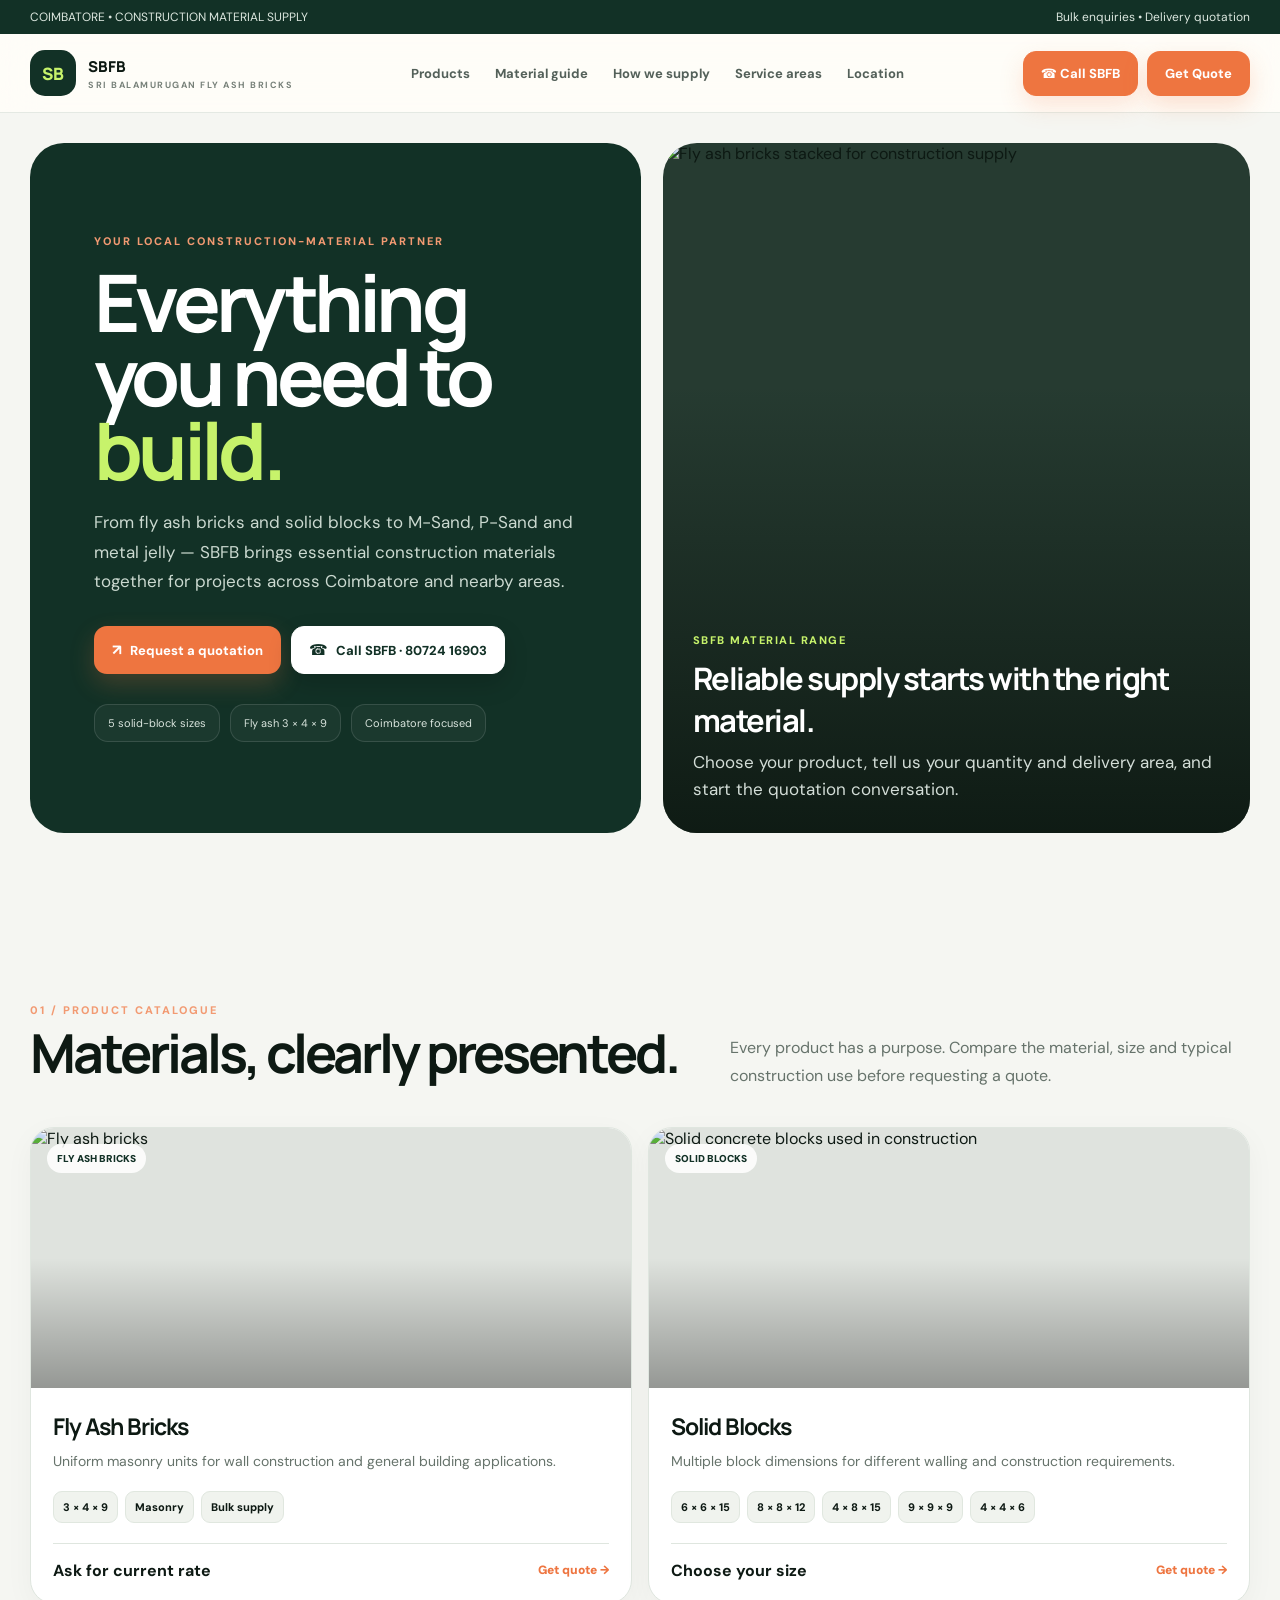
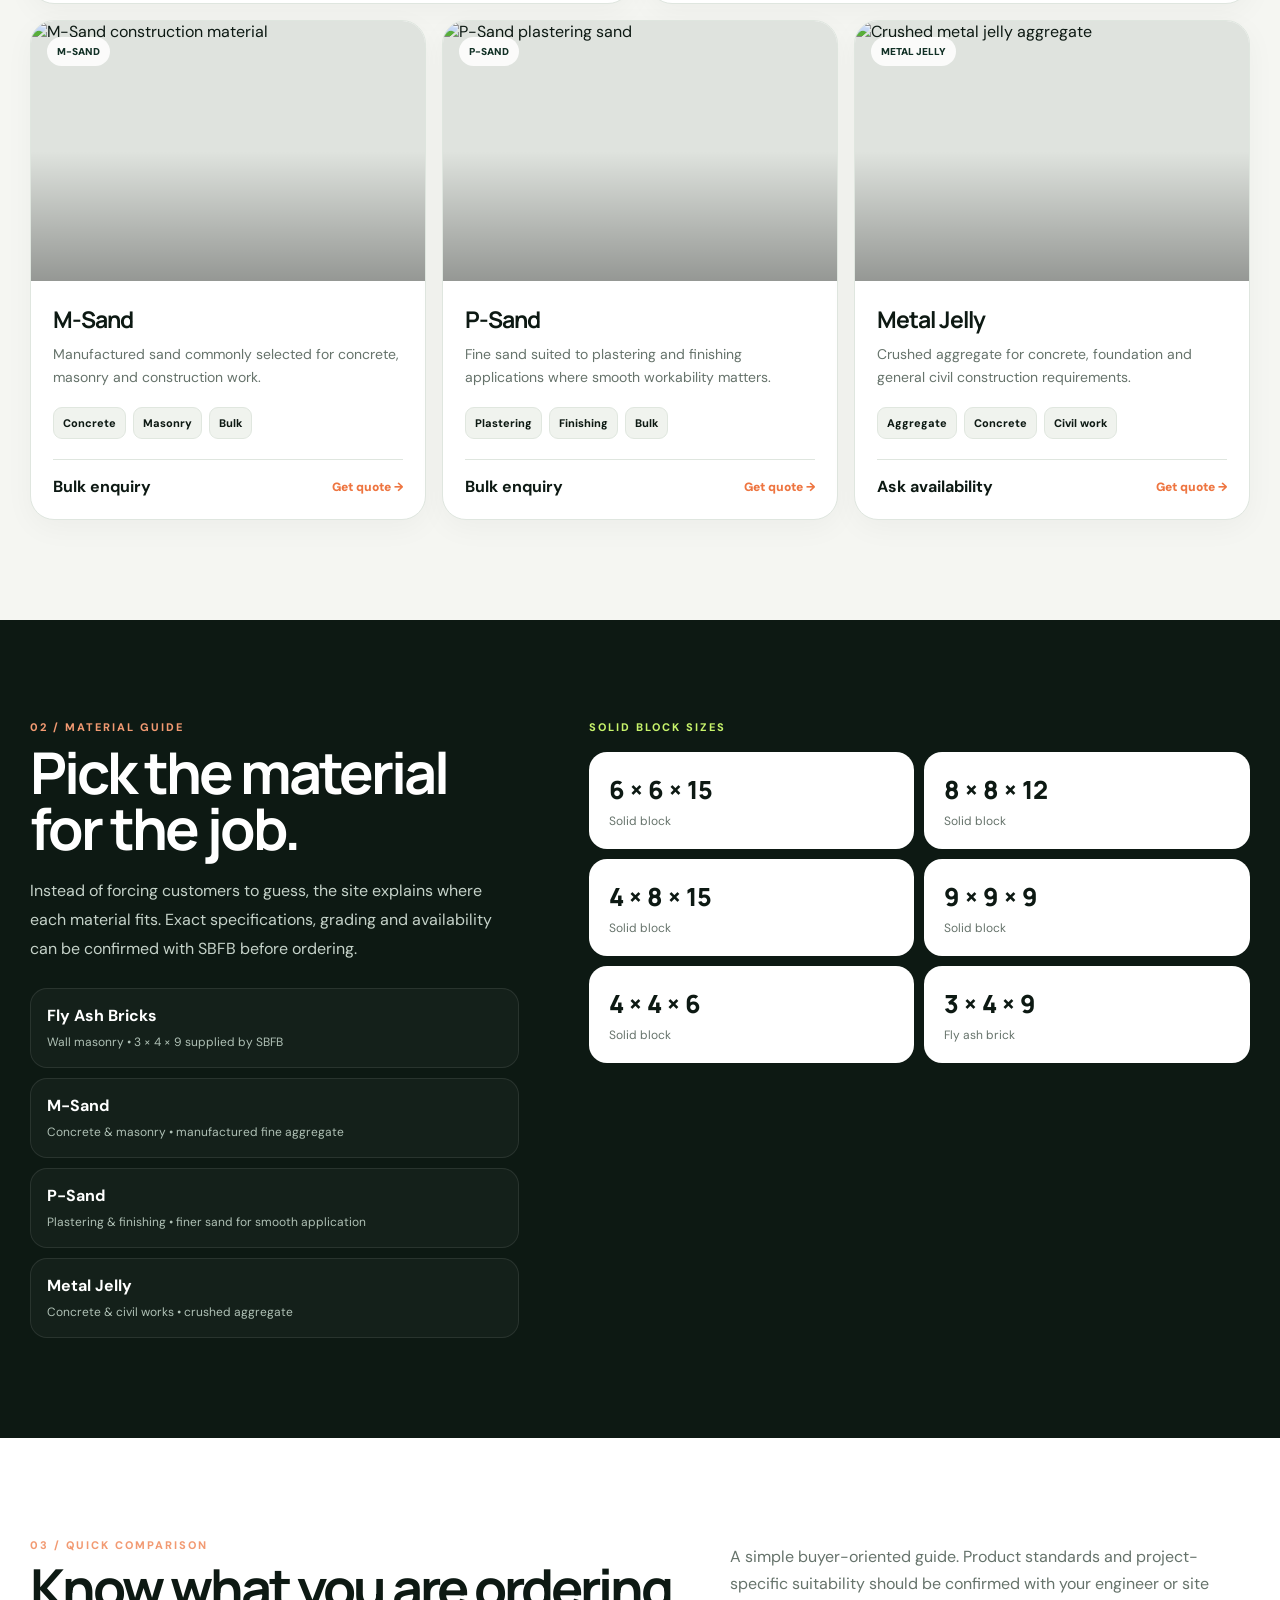
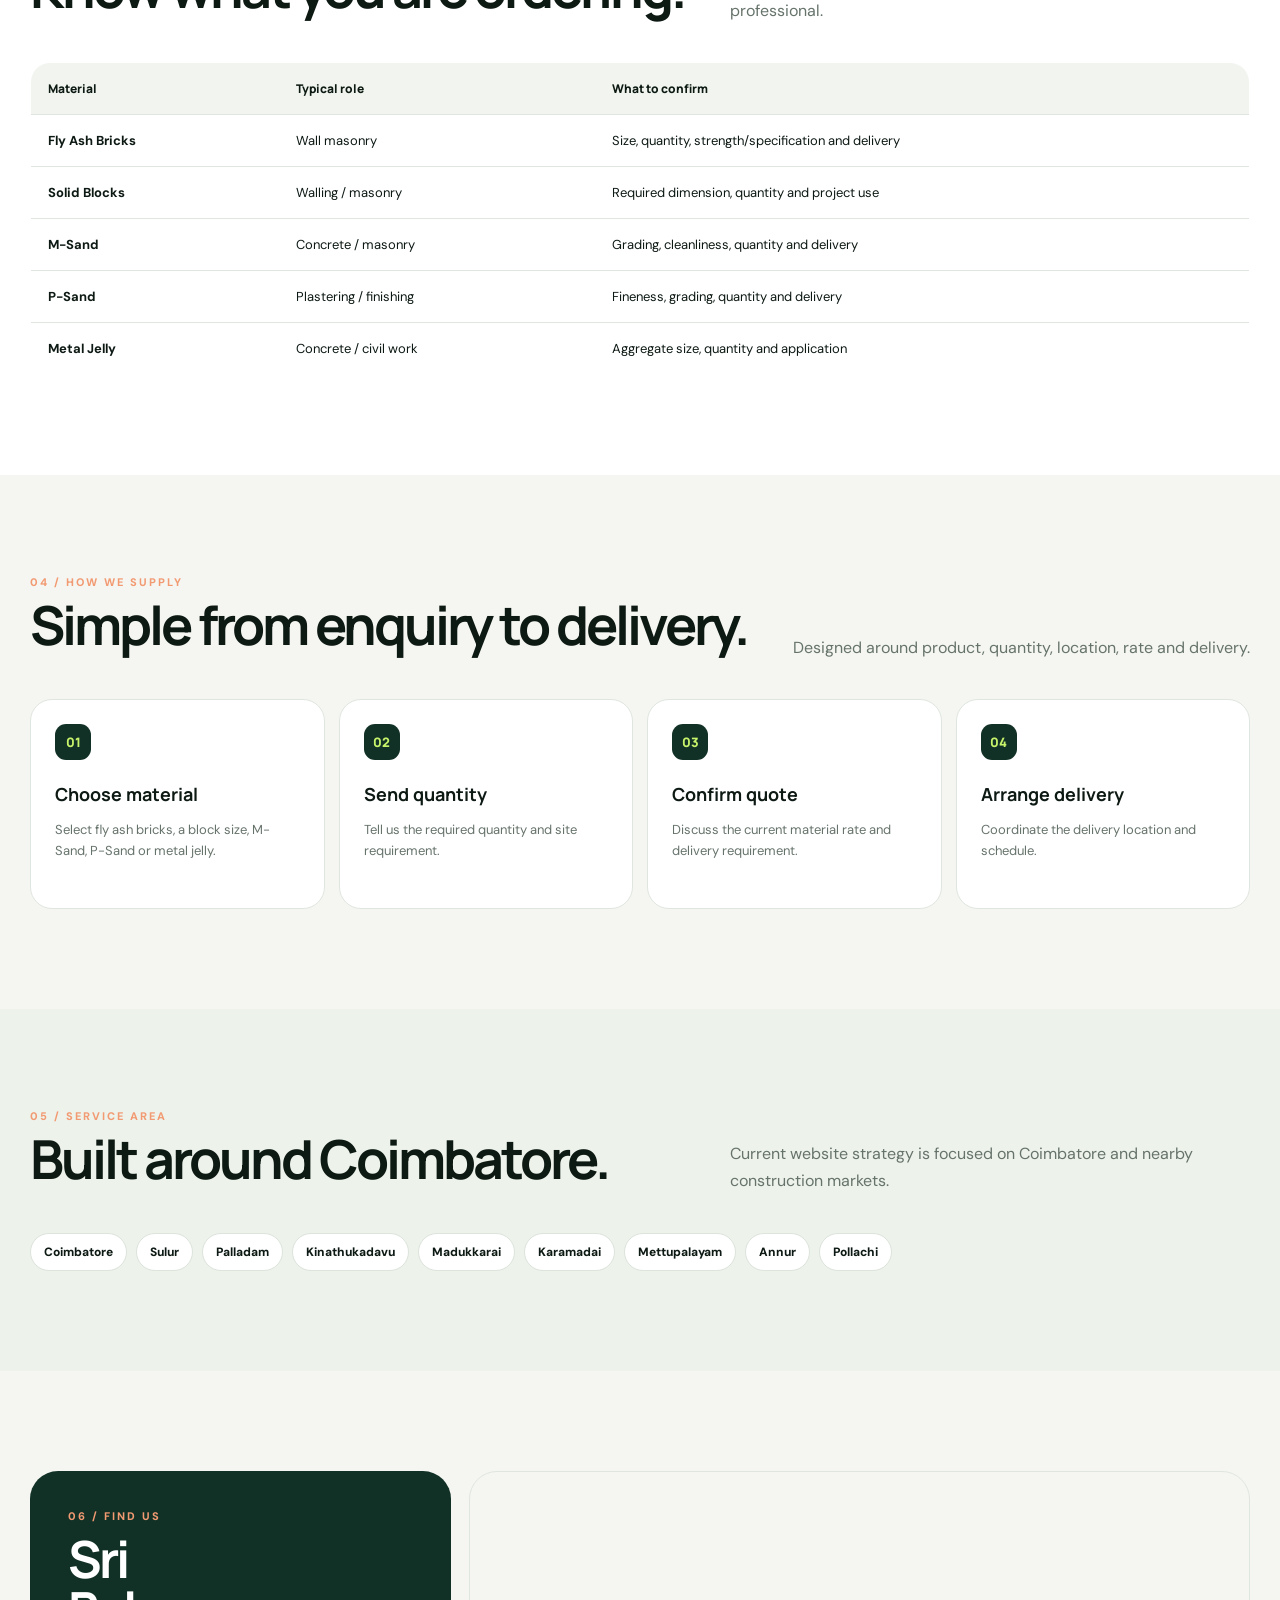
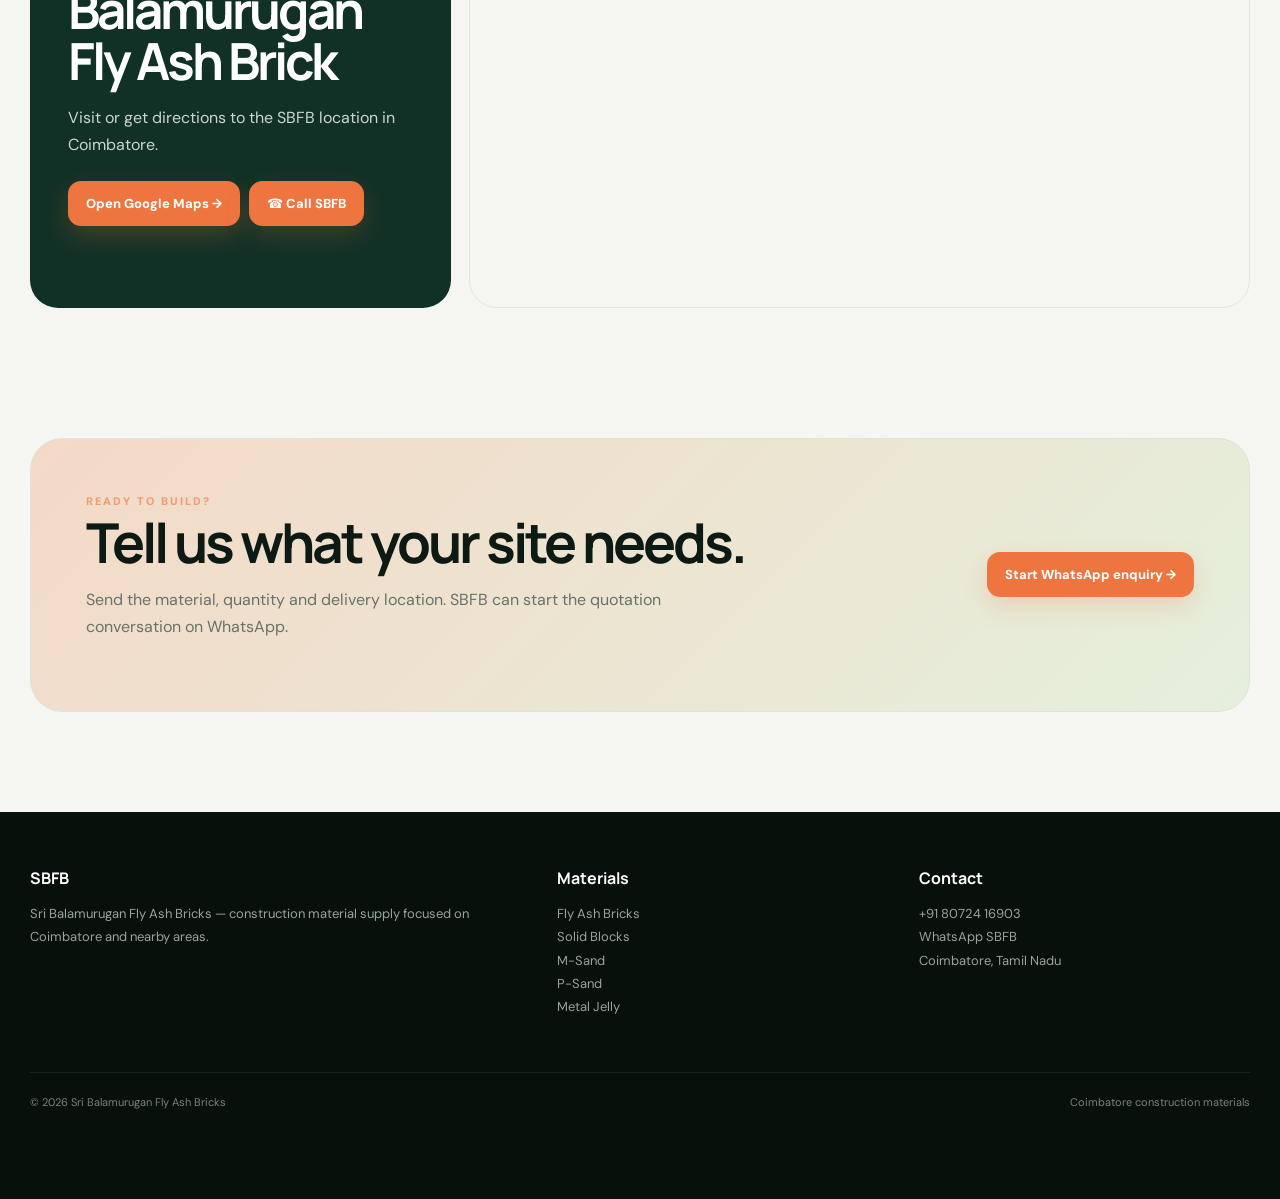
==== commit b4cb406a: "Make Call SBFB button prominent and visible" ====
--- a/index.html
+++ b/index.html
@@ -12,6 +12,6 @@
 <meta property="og:type" content="website" />
 <link rel="preconnect" href="https://fonts.googleapis.com"><link rel="preconnect" href="https://fonts.gstatic.com" crossorigin><link href="https://fonts.googleapis.com/css2?family=DM+Sans:wght@400;500;600;700&family=Manrope:wght@500;600;700;800&display=swap" rel="stylesheet">
 <style>
-:root{--bg:#f5f6f2;--ink:#0d1913;--muted:#66736b;--line:#dfe6df;--green:#123126;--lime:#c7f36b;--orange:#ee7540;--shadow:0 24px 80px rgba(10,31,21,.10)}*{box-sizing:border-box}html{scroll-behavior:smooth}body{margin:0;background:var(--bg);color:var(--ink);font-family:'DM Sans',system-ui,sans-serif}h1,h2,h3,h4{font-family:Manrope,system-ui,sans-serif}a{text-decoration:none;color:inherit}.container{width:min(1220px,calc(100% - 40px));margin:auto}.topline{background:var(--green);color:#dce7df;font-size:12px}.topline .container{height:34px;display:flex;align-items:center;justify-content:space-between}.nav{position:sticky;top:0;z-index:50;background:#fffdf9e8;backdrop-filter:blur(18px);border-bottom:1px solid #e4e9e3}.navin{height:78px;display:flex;align-items:center;justify-content:space-between;gap:24px}.brand{display:flex;align-items:center;gap:12px}.mark{width:46px;height:46px;border-radius:15px;background:var(--green);color:var(--lime);display:grid;place-items:center;font:800 17px Manrope}.brand strong{font:800 15px Manrope}.brand small{display:block;color:#778179;font-size:9px;font-weight:700;letter-spacing:1.5px;margin-top:2px}.navlinks{display:flex;gap:25px;font-size:13px;font-weight:700;color:#536059}.navlinks a:hover{color:var(--orange)}.actions{display:flex;gap:9px}.btn{display:inline-flex;align-items:center;justify-content:center;gap:8px;border-radius:13px;padding:13px 17px;font-weight:800;font-size:13px;transition:.2s;border:1px solid transparent;cursor:pointer}.btn:hover{transform:translateY(-2px)}.btn.primary{background:var(--orange);color:#fff;box-shadow:0 10px 25px rgba(238,117,64,.22)}.btn.dark{background:var(--green);color:#fff}.btn.ghost{border-color:var(--line);background:#fff}.hero{padding:30px 0 70px}.hero-grid{display:grid;grid-template-columns:1.02fr .98fr;gap:22px;min-height:690px}.hero-copy{background:var(--green);border-radius:34px;padding:64px;display:flex;flex-direction:column;justify-content:center;overflow:hidden;position:relative}.eyebrow{font-size:11px;letter-spacing:2px;text-transform:uppercase;font-weight:800;color:#f29a72}.hero h1{font-size:clamp(48px,6.2vw,82px);line-height:.93;letter-spacing:-4.7px;color:#fff;margin:17px 0 22px}.hero h1 em{color:var(--lime);font-style:normal}.hero p{font-size:17px;line-height:1.72;color:#cbd9d0;max-width:650px;margin:0}.hero-buttons{display:flex;flex-wrap:wrap;gap:10px;margin-top:30px}.hero-buttons .call{background:#fff;color:var(--green);border-color:#fff;box-shadow:0 10px 25px rgba(0,0,0,.16)}.hero-buttons .call:before{content:'☎';font-size:15px}.hero-buttons .quote:before{content:'↗';font-size:15px}.hero-stats{display:flex;flex-wrap:wrap;gap:10px;margin-top:30px}.stat{padding:11px 13px;border:1px solid #ffffff1f;background:#ffffff0a;border-radius:14px;color:#d9e4dd;font-size:11px}.hero-media{border-radius:34px;overflow:hidden;position:relative;min-height:600px;background:#263b31}.hero-media:after{content:"";position:absolute;inset:0;background:linear-gradient(180deg,transparent 35%,#09130dcc 100%)}.hero-media img{position:absolute;inset:0;width:100%;height:100%;object-fit:cover}.hero-caption{position:absolute;z-index:2;left:30px;right:30px;bottom:30px;color:#fff}.hero-caption span{font-size:11px;text-transform:uppercase;letter-spacing:1.5px;color:var(--lime);font-weight:800}.hero-caption h2{font-size:31px;letter-spacing:-1.5px;margin:8px 0}.hero-caption p{margin:0;color:#d3ddd7;line-height:1.6}.section{padding:100px 0}.section-head{display:flex;justify-content:space-between;align-items:end;gap:30px;margin-bottom:38px}.section-head h2{font-size:clamp(35px,4.2vw,55px);letter-spacing:-3px;line-height:1;margin:9px 0}.section-head p{max-width:520px;color:var(--muted);line-height:1.7;margin:0}.product-grid{display:grid;grid-template-columns:repeat(12,1fr);gap:16px}.product{grid-column:span 4;background:#fff;border:1px solid var(--line);border-radius:24px;overflow:hidden;box-shadow:0 8px 30px rgba(15,30,21,.04);transition:.25s}.product:hover{transform:translateY(-5px);box-shadow:var(--shadow)}.product.wide{grid-column:span 6}.product-img{height:260px;position:relative;background:#dfe3de}.product-img img{width:100%;height:100%;object-fit:cover}.product-img:after{content:"";position:absolute;inset:0;background:linear-gradient(180deg,transparent 50%,#0005)}.product-badge{position:absolute;z-index:2;left:16px;top:16px;background:#ffffffdd;color:var(--green);border-radius:999px;padding:8px 10px;font-size:10px;font-weight:900}.product-body{padding:22px}.product h3{font-size:23px;letter-spacing:-1px;margin:0 0 8px}.product p{color:var(--muted);line-height:1.65;margin:0 0 18px;font-size:14px}.product-meta{display:flex;flex-wrap:wrap;gap:7px}.pill{font-size:11px;font-weight:800;background:#f0f3ee;border:1px solid #e0e7df;border-radius:9px;padding:8px 9px}.product-foot{display:flex;align-items:center;justify-content:space-between;margin-top:20px;padding-top:16px;border-top:1px solid var(--line)}.product-foot a{font-size:12px;font-weight:900;color:var(--orange)}.detail{background:#0d1913;color:#fff}.detail-grid{display:grid;grid-template-columns:.85fr 1.15fr;gap:70px}.detail h2{font-size:clamp(38px,4.5vw,60px);letter-spacing:-3px;line-height:.98;margin:10px 0 20px}.detail p{color:#c5d2c9;line-height:1.8}.detail-list{display:grid;gap:10px;margin-top:25px}.detail-item{border:1px solid #ffffff17;background:#ffffff08;border-radius:17px;padding:16px}.detail-item strong{display:block;margin-bottom:4px}.detail-item span{font-size:12px;color:#afc0b5}.size-board{display:grid;grid-template-columns:repeat(2,1fr);gap:10px}.size-card{background:#fff;color:var(--ink);border-radius:18px;padding:20px}.size-card b{font:800 25px Manrope}.size-card span{display:block;margin-top:6px;color:var(--muted);font-size:12px}.compare{background:#fff}.compare-table{width:100%;border-collapse:collapse;margin-top:30px;background:#fff;border:1px solid var(--line);border-radius:20px;overflow:hidden}.compare-table th,.compare-table td{text-align:left;padding:17px;border-bottom:1px solid var(--line);font-size:13px}.compare-table th{font:800 12px Manrope;background:#f1f4ef}.compare-table tr:last-child td{border-bottom:0}.process{display:grid;grid-template-columns:repeat(4,1fr);gap:14px}.step{background:#fff;border:1px solid var(--line);border-radius:22px;padding:24px;min-height:210px}.num{width:36px;height:36px;border-radius:11px;background:var(--green);color:var(--lime);display:grid;place-items:center;font:800 13px Manrope}.step h3{margin:22px 0 8px;font-size:18px}.step p{color:var(--muted);font-size:13px;line-height:1.65}.areas{background:#edf2eb}.area-grid{display:flex;flex-wrap:wrap;gap:9px;margin-top:25px}.area{background:#fff;border:1px solid #dce4dc;padding:10px 13px;border-radius:999px;font-size:12px;font-weight:800}.location-grid{display:grid;grid-template-columns:.7fr 1.3fr;gap:18px}.location-card{background:#123126;color:#fff;border-radius:28px;padding:38px}.location-card h2{font-size:clamp(36px,4vw,54px);letter-spacing:-3px;line-height:1;margin:10px 0 18px}.location-card p{color:#c8d7ce;line-height:1.7}.map-frame{min-height:430px;border-radius:28px;overflow:hidden;border:1px solid #dfe6df}.map-frame iframe{width:100%;height:100%;min-height:430px;border:0}.location-actions{display:flex;gap:9px;flex-wrap:wrap;margin-top:22px}.cta{padding:30px 0 100px}.cta-card{background:linear-gradient(135deg,#f4d9c7,#e4f0dc);border:1px solid #dce5da;border-radius:32px;padding:55px;display:flex;align-items:center;justify-content:space-between;gap:30px}.cta-card h2{font-size:clamp(35px,4.5vw,55px);letter-spacing:-3px;line-height:.98;margin:8px 0 14px}.cta-card p{color:var(--muted);line-height:1.7;max-width:600px}.footer{background:#08100c;color:#c8d3cc;padding:55px 0 90px}.footer-grid{display:grid;grid-template-columns:1.5fr 1fr 1fr;gap:30px}.footer h4{color:#fff;margin:0 0 12px}.footer p,.footer a{font-size:13px;color:#95a69c;line-height:1.8}.footer-bottom{border-top:1px solid #ffffff13;margin-top:40px;padding-top:22px;color:#74867b;font-size:11px;display:flex;justify-content:space-between}.mobilebar{display:none}@media(max-width:950px){.navlinks{display:none}.hero-grid,.detail-grid,.location-grid{grid-template-columns:1fr}.hero-copy{padding:46px}.hero-media{min-height:520px}.product,.product.wide{grid-column:span 6}.process{grid-template-columns:1fr 1fr}.section-head{display:block}.section-head p{margin-top:18px}.footer-grid{grid-template-columns:1fr 1fr}}@media(max-width:600px){.container{width:calc(100% - 28px)}.topline .container{height:auto;padding:8px 0}.topline span:last-child{display:none}.navin{height:70px}.actions .btn.ghost{display:none}.actions .btn.primary:before{content:'Quote';font-size:0}.actions .btn.primary:after{content:'Get Quote';font-size:13px}.hero{padding:15px 0 50px}.hero-copy{padding:36px 25px;border-radius:25px}.hero h1{font-size:50px;letter-spacing:-3px}.hero-media{min-height:400px;border-radius:25px}.hero-buttons{display:grid;grid-template-columns:1fr}.hero-buttons .btn{width:100%;padding:15px}.product,.product.wide{grid-column:span 12}.section{padding:72px 0}.detail-grid{gap:35px}.size-board{grid-template-columns:1fr}.process{grid-template-columns:1fr}.map-frame,.map-frame iframe{min-height:360px}.location-card{padding:30px 25px}.cta-card{padding:34px 25px;display:block}.cta-card .btn{width:100%;margin-top:10px}.footer-grid{grid-template-columns:1fr}.footer-bottom{display:block}.mobilebar{display:flex;position:fixed;z-index:100;left:12px;right:12px;bottom:12px;background:#fff;border:1px solid var(--line);padding:8px;border-radius:17px;box-shadow:0 18px 50px #0003;gap:8px}.mobilebar .btn{flex:1}}
+:root{--bg:#f5f6f2;--ink:#0d1913;--muted:#66736b;--line:#dfe6df;--green:#123126;--lime:#c7f36b;--orange:#ee7540;--shadow:0 24px 80px rgba(10,31,21,.10)}*{box-sizing:border-box}html{scroll-behavior:smooth}body{margin:0;background:var(--bg);color:var(--ink);font-family:'DM Sans',system-ui,sans-serif}h1,h2,h3,h4{font-family:Manrope,system-ui,sans-serif}a{text-decoration:none;color:inherit}.container{width:min(1220px,calc(100% - 40px));margin:auto}.topline{background:var(--green);color:#dce7df;font-size:12px}.topline .container{height:34px;display:flex;align-items:center;justify-content:space-between}.nav{position:sticky;top:0;z-index:50;background:#fffdf9e8;backdrop-filter:blur(18px);border-bottom:1px solid #e4e9e3}.navin{height:78px;display:flex;align-items:center;justify-content:space-between;gap:24px}.brand{display:flex;align-items:center;gap:12px}.mark{width:46px;height:46px;border-radius:15px;background:var(--green);color:var(--lime);display:grid;place-items:center;font:800 17px Manrope}.brand strong{font:800 15px Manrope}.brand small{display:block;color:#778179;font-size:9px;font-weight:700;letter-spacing:1.5px;margin-top:2px}.navlinks{display:flex;gap:25px;font-size:13px;font-weight:700;color:#536059}.navlinks a:hover{color:var(--orange)}.actions{display:flex;gap:9px}.btn{display:inline-flex;align-items:center;justify-content:center;gap:8px;border-radius:13px;padding:13px 17px;font-weight:800;font-size:13px;transition:.2s;border:1px solid transparent;cursor:pointer}.btn:hover{transform:translateY(-2px)}.btn.primary{background:var(--orange);color:#fff;box-shadow:0 10px 25px rgba(238,117,64,.22)}.btn.dark{background:var(--green);color:#fff}.btn.ghost{background:var(--orange);color:#fff;border-color:var(--orange);box-shadow:0 10px 25px rgba(238,117,64,.18)}.hero{padding:30px 0 70px}.hero-grid{display:grid;grid-template-columns:1.02fr .98fr;gap:22px;min-height:690px}.hero-copy{background:var(--green);border-radius:34px;padding:64px;display:flex;flex-direction:column;justify-content:center;overflow:hidden;position:relative}.eyebrow{font-size:11px;letter-spacing:2px;text-transform:uppercase;font-weight:800;color:#f29a72}.hero h1{font-size:clamp(48px,6.2vw,82px);line-height:.93;letter-spacing:-4.7px;color:#fff;margin:17px 0 22px}.hero h1 em{color:var(--lime);font-style:normal}.hero p{font-size:17px;line-height:1.72;color:#cbd9d0;max-width:650px;margin:0}.hero-buttons{display:flex;flex-wrap:wrap;gap:10px;margin-top:30px}.hero-buttons .call{background:#fff;color:var(--green);border-color:#fff;box-shadow:0 10px 25px rgba(0,0,0,.16)}.hero-buttons .call:before{content:'☎';font-size:15px}.hero-buttons .quote:before{content:'↗';font-size:15px}.hero-stats{display:flex;flex-wrap:wrap;gap:10px;margin-top:30px}.stat{padding:11px 13px;border:1px solid #ffffff1f;background:#ffffff0a;border-radius:14px;color:#d9e4dd;font-size:11px}.hero-media{border-radius:34px;overflow:hidden;position:relative;min-height:600px;background:#263b31}.hero-media:after{content:"";position:absolute;inset:0;background:linear-gradient(180deg,transparent 35%,#09130dcc 100%)}.hero-media img{position:absolute;inset:0;width:100%;height:100%;object-fit:cover}.hero-caption{position:absolute;z-index:2;left:30px;right:30px;bottom:30px;color:#fff}.hero-caption span{font-size:11px;text-transform:uppercase;letter-spacing:1.5px;color:var(--lime);font-weight:800}.hero-caption h2{font-size:31px;letter-spacing:-1.5px;margin:8px 0}.hero-caption p{margin:0;color:#d3ddd7;line-height:1.6}.section{padding:100px 0}.section-head{display:flex;justify-content:space-between;align-items:end;gap:30px;margin-bottom:38px}.section-head h2{font-size:clamp(35px,4.2vw,55px);letter-spacing:-3px;line-height:1;margin:9px 0}.section-head p{max-width:520px;color:var(--muted);line-height:1.7;margin:0}.product-grid{display:grid;grid-template-columns:repeat(12,1fr);gap:16px}.product{grid-column:span 4;background:#fff;border:1px solid var(--line);border-radius:24px;overflow:hidden;box-shadow:0 8px 30px rgba(15,30,21,.04);transition:.25s}.product:hover{transform:translateY(-5px);box-shadow:var(--shadow)}.product.wide{grid-column:span 6}.product-img{height:260px;position:relative;background:#dfe3de}.product-img img{width:100%;height:100%;object-fit:cover}.product-img:after{content:"";position:absolute;inset:0;background:linear-gradient(180deg,transparent 50%,#0005)}.product-badge{position:absolute;z-index:2;left:16px;top:16px;background:#ffffffdd;color:var(--green);border-radius:999px;padding:8px 10px;font-size:10px;font-weight:900}.product-body{padding:22px}.product h3{font-size:23px;letter-spacing:-1px;margin:0 0 8px}.product p{color:var(--muted);line-height:1.65;margin:0 0 18px;font-size:14px}.product-meta{display:flex;flex-wrap:wrap;gap:7px}.pill{font-size:11px;font-weight:800;background:#f0f3ee;border:1px solid #e0e7df;border-radius:9px;padding:8px 9px}.product-foot{display:flex;align-items:center;justify-content:space-between;margin-top:20px;padding-top:16px;border-top:1px solid var(--line)}.product-foot a{font-size:12px;font-weight:900;color:var(--orange)}.detail{background:#0d1913;color:#fff}.detail-grid{display:grid;grid-template-columns:.85fr 1.15fr;gap:70px}.detail h2{font-size:clamp(38px,4.5vw,60px);letter-spacing:-3px;line-height:.98;margin:10px 0 20px}.detail p{color:#c5d2c9;line-height:1.8}.detail-list{display:grid;gap:10px;margin-top:25px}.detail-item{border:1px solid #ffffff17;background:#ffffff08;border-radius:17px;padding:16px}.detail-item strong{display:block;margin-bottom:4px}.detail-item span{font-size:12px;color:#afc0b5}.size-board{display:grid;grid-template-columns:repeat(2,1fr);gap:10px}.size-card{background:#fff;color:var(--ink);border-radius:18px;padding:20px}.size-card b{font:800 25px Manrope}.size-card span{display:block;margin-top:6px;color:var(--muted);font-size:12px}.compare{background:#fff}.compare-table{width:100%;border-collapse:collapse;margin-top:30px;background:#fff;border:1px solid var(--line);border-radius:20px;overflow:hidden}.compare-table th,.compare-table td{text-align:left;padding:17px;border-bottom:1px solid var(--line);font-size:13px}.compare-table th{font:800 12px Manrope;background:#f1f4ef}.compare-table tr:last-child td{border-bottom:0}.process{display:grid;grid-template-columns:repeat(4,1fr);gap:14px}.step{background:#fff;border:1px solid var(--line);border-radius:22px;padding:24px;min-height:210px}.num{width:36px;height:36px;border-radius:11px;background:var(--green);color:var(--lime);display:grid;place-items:center;font:800 13px Manrope}.step h3{margin:22px 0 8px;font-size:18px}.step p{color:var(--muted);font-size:13px;line-height:1.65}.areas{background:#edf2eb}.area-grid{display:flex;flex-wrap:wrap;gap:9px;margin-top:25px}.area{background:#fff;border:1px solid #dce4dc;padding:10px 13px;border-radius:999px;font-size:12px;font-weight:800}.location-grid{display:grid;grid-template-columns:.7fr 1.3fr;gap:18px}.location-card{background:#123126;color:#fff;border-radius:28px;padding:38px}.location-card h2{font-size:clamp(36px,4vw,54px);letter-spacing:-3px;line-height:1;margin:10px 0 18px}.location-card p{color:#c8d7ce;line-height:1.7}.map-frame{min-height:430px;border-radius:28px;overflow:hidden;border:1px solid #dfe6df}.map-frame iframe{width:100%;height:100%;min-height:430px;border:0}.location-actions{display:flex;gap:9px;flex-wrap:wrap;margin-top:22px}.cta{padding:30px 0 100px}.cta-card{background:linear-gradient(135deg,#f4d9c7,#e4f0dc);border:1px solid #dce5da;border-radius:32px;padding:55px;display:flex;align-items:center;justify-content:space-between;gap:30px}.cta-card h2{font-size:clamp(35px,4.5vw,55px);letter-spacing:-3px;line-height:.98;margin:8px 0 14px}.cta-card p{color:var(--muted);line-height:1.7;max-width:600px}.footer{background:#08100c;color:#c8d3cc;padding:55px 0 90px}.footer-grid{display:grid;grid-template-columns:1.5fr 1fr 1fr;gap:30px}.footer h4{color:#fff;margin:0 0 12px}.footer p,.footer a{font-size:13px;color:#95a69c;line-height:1.8}.footer-bottom{border-top:1px solid #ffffff13;margin-top:40px;padding-top:22px;color:#74867b;font-size:11px;display:flex;justify-content:space-between}.mobilebar{display:none}@media(max-width:950px){.navlinks{display:none}.hero-grid,.detail-grid,.location-grid{grid-template-columns:1fr}.hero-copy{padding:46px}.hero-media{min-height:520px}.product,.product.wide{grid-column:span 6}.process{grid-template-columns:1fr 1fr}.section-head{display:block}.section-head p{margin-top:18px}.footer-grid{grid-template-columns:1fr 1fr}}@media(max-width:600px){.container{width:calc(100% - 28px)}.topline .container{height:auto;padding:8px 0}.topline span:last-child{display:none}.navin{height:70px}.actions .btn.ghost{display:inline-flex}.actions .btn.primary:before{content:'Quote';font-size:0}.actions .btn.primary:after{content:'Get Quote';font-size:13px}.hero{padding:15px 0 50px}.hero-copy{padding:36px 25px;border-radius:25px}.hero h1{font-size:50px;letter-spacing:-3px}.hero-media{min-height:400px;border-radius:25px}.hero-buttons{display:grid;grid-template-columns:1fr}.hero-buttons .btn{width:100%;padding:15px}.product,.product.wide{grid-column:span 12}.section{padding:72px 0}.detail-grid{gap:35px}.size-board{grid-template-columns:1fr}.process{grid-template-columns:1fr}.map-frame,.map-frame iframe{min-height:360px}.location-card{padding:30px 25px}.cta-card{padding:34px 25px;display:block}.cta-card .btn{width:100%;margin-top:10px}.footer-grid{grid-template-columns:1fr}.footer-bottom{display:block}.mobilebar{display:flex;position:fixed;z-index:100;left:12px;right:12px;bottom:12px;background:#fff;border:1px solid var(--line);padding:8px;border-radius:17px;box-shadow:0 18px 50px #0003;gap:8px}.mobilebar .btn{flex:1}}
 </style>
 </head><body><div class="topline"><div class="container"><span>COIMBATORE • CONSTRUCTION MATERIAL SUPPLY</span><span>Bulk enquiries • Delivery quotation</span></div></div><header class="nav"><div class="container navin"><a class="brand" href="#home"><span class="mark">SB</span><span><strong>SBFB</strong><small>SRI BALAMURUGAN FLY ASH BRICKS</small></span></a><nav class="navlinks"><a href="#products">Products</a><a href="#materials">Material guide</a><a href="#process">How we supply</a><a href="#areas">Service areas</a><a href="#location">Location</a></nav><div class="actions"><a class="btn ghost" href="tel:+918072416903">☎ Call SBFB</a><a class="btn primary" href="https://wa.me/918072416903?text=Hello%20SBFB%2C%20I%20need%20a%20quotation">Get Quote</a></div></div></header><main id="home"><section class="hero"><div class="container hero-grid"><div class="hero-copy"><div class="eyebrow">Your local construction-material partner</div><h1>Everything you need to <em>build.</em></h1><p>From fly ash bricks and solid blocks to M-Sand, P-Sand and metal jelly — SBFB brings essential construction materials together for projects across Coimbatore and nearby areas.</p><div class="hero-buttons"><a class="btn primary quote" href="https://wa.me/918072416903?text=Hello%20SBFB%2C%20I%20need%20a%20quotation">Request a quotation</a><a class="btn call" href="tel:+918072416903">Call SBFB · 80724 16903</a></div><div class="hero-stats"><span class="stat">5 solid-block sizes</span><span class="stat">Fly ash 3 × 4 × 9</span><span class="stat">Coimbatore focused</span></div></div><div class="hero-media"><img src="https://miro.medium.com/v2/resize%3Afit%3A1200/0%2AJIqiWB7tC8yLn1fd.jpg" alt="Fly ash bricks stacked for construction supply"/><div class="hero-caption"><span>SBFB material range</span><h2>Reliable supply starts with the right material.</h2><p>Choose your product, tell us your quantity and delivery area, and start the quotation conversation.</p></div></div></div></section><section class="section" id="products"><div class="container"><div class="section-head"><div><div class="eyebrow">01 / Product catalogue</div><h2>Materials, clearly presented.</h2></div><p>Every product has a purpose. Compare the material, size and typical construction use before requesting a quote.</p></div><div class="product-grid"><article class="product wide"><div class="product-img"><img src="https://miro.medium.com/v2/resize%3Afit%3A1200/0%2AJIqiWB7tC8yLn1fd.jpg" alt="Fly ash bricks"/><span class="product-badge">FLY ASH BRICKS</span></div><div class="product-body"><h3>Fly Ash Bricks</h3><p>Uniform masonry units for wall construction and general building applications.</p><div class="product-meta"><span class="pill">3 × 4 × 9</span><span class="pill">Masonry</span><span class="pill">Bulk supply</span></div><div class="product-foot"><strong>Ask for current rate</strong><a href="https://wa.me/918072416903?text=I%20need%20Fly%20Ash%20Bricks%20-%203x4x9.%20Please%20quote.">Get quote →</a></div></div></article><article class="product wide"><div class="product-img"><img src="https://static.prod.cmostores.com/uploads/products/1/l/100mm-solid-dense-7.3n-concrete-block-lifestyle-1776672475.jpg?auto=compress&h=800&rtype=webp&w=800" alt="Solid concrete blocks used in construction"/><span class="product-badge">SOLID BLOCKS</span></div><div class="product-body"><h3>Solid Blocks</h3><p>Multiple block dimensions for different walling and construction requirements.</p><div class="product-meta"><span class="pill">6 × 6 × 15</span><span class="pill">8 × 8 × 12</span><span class="pill">4 × 8 × 15</span><span class="pill">9 × 9 × 9</span><span class="pill">4 × 4 × 6</span></div><div class="product-foot"><strong>Choose your size</strong><a href="https://wa.me/918072416903?text=I%20need%20Solid%20Blocks.%20Size%3A%20%0AQuantity%3A%20">Get quote →</a></div></div></article><article class="product"><div class="product-img"><img src="https://www.kattidam.co.in/assets/product-msand-CR9cQapm.jpg" alt="M-Sand construction material"/><span class="product-badge">M-SAND</span></div><div class="product-body"><h3>M-Sand</h3><p>Manufactured sand commonly selected for concrete, masonry and construction work.</p><div class="product-meta"><span class="pill">Concrete</span><span class="pill">Masonry</span><span class="pill">Bulk</span></div><div class="product-foot"><strong>Bulk enquiry</strong><a href="https://wa.me/918072416903?text=I%20need%20M-Sand.%20Quantity%3A%20%0ADelivery%3A%20">Get quote →</a></div></div></article><article class="product"><div class="product-img"><img src="https://static.wixstatic.com/media/b4eed6_d811d20a1c7f4041834bed22a6ea1dcc~mv2.png/v1/fill/w_1000,h_1000,al_c,q_90,usm_0.66_1.00_0.01/b4eed6_d811d20a1c7f4041834bed22a6ea1dcc~mv2.png" alt="P-Sand plastering sand"/><span class="product-badge">P-SAND</span></div><div class="product-body"><h3>P-Sand</h3><p>Fine sand suited to plastering and finishing applications where smooth workability matters.</p><div class="product-meta"><span class="pill">Plastering</span><span class="pill">Finishing</span><span class="pill">Bulk</span></div><div class="product-foot"><strong>Bulk enquiry</strong><a href="https://wa.me/918072416903?text=I%20need%20P-Sand.%20Quantity%3A%20%0ADelivery%3A%20">Get quote →</a></div></div></article><article class="product"><div class="product-img"><img src="https://buildkingdom.in/cdn/shop/files/40_MM_Jelly_Stones_Crushed_Aggregate.jpg?v=1770215080" alt="Crushed metal jelly aggregate"/><span class="product-badge">METAL JELLY</span></div><div class="product-body"><h3>Metal Jelly</h3><p>Crushed aggregate for concrete, foundation and general civil construction requirements.</p><div class="product-meta"><span class="pill">Aggregate</span><span class="pill">Concrete</span><span class="pill">Civil work</span></div><div class="product-foot"><strong>Ask availability</strong><a href="https://wa.me/918072416903?text=I%20need%20Metal%20Jelly.%20Quantity%3A%20%0ADelivery%3A%20">Get quote →</a></div></div></article></div></div></section><section class="section detail" id="materials"><div class="container detail-grid"><div><div class="eyebrow">02 / Material guide</div><h2>Pick the material for the job.</h2><p>Instead of forcing customers to guess, the site explains where each material fits. Exact specifications, grading and availability can be confirmed with SBFB before ordering.</p><div class="detail-list"><div class="detail-item"><strong>Fly Ash Bricks</strong><span>Wall masonry • 3 × 4 × 9 supplied by SBFB</span></div><div class="detail-item"><strong>M-Sand</strong><span>Concrete & masonry • manufactured fine aggregate</span></div><div class="detail-item"><strong>P-Sand</strong><span>Plastering & finishing • finer sand for smooth application</span></div><div class="detail-item"><strong>Metal Jelly</strong><span>Concrete & civil works • crushed aggregate</span></div></div></div><div><div class="eyebrow" style="color:#c7f36b">Solid block sizes</div><div class="size-board" style="margin-top:18px"><div class="size-card"><b>6 × 6 × 15</b><span>Solid block</span></div><div class="size-card"><b>8 × 8 × 12</b><span>Solid block</span></div><div class="size-card"><b>4 × 8 × 15</b><span>Solid block</span></div><div class="size-card"><b>9 × 9 × 9</b><span>Solid block</span></div><div class="size-card"><b>4 × 4 × 6</b><span>Solid block</span></div><div class="size-card"><b>3 × 4 × 9</b><span>Fly ash brick</span></div></div></div></div></section><section class="section compare"><div class="container"><div class="section-head"><div><div class="eyebrow">03 / Quick comparison</div><h2>Know what you are ordering.</h2></div><p>A simple buyer-oriented guide. Product standards and project-specific suitability should be confirmed with your engineer or site professional.</p></div><table class="compare-table"><thead><tr><th>Material</th><th>Typical role</th><th>What to confirm</th></tr></thead><tbody><tr><td><strong>Fly Ash Bricks</strong></td><td>Wall masonry</td><td>Size, quantity, strength/specification and delivery</td></tr><tr><td><strong>Solid Blocks</strong></td><td>Walling / masonry</td><td>Required dimension, quantity and project use</td></tr><tr><td><strong>M-Sand</strong></td><td>Concrete / masonry</td><td>Grading, cleanliness, quantity and delivery</td></tr><tr><td><strong>P-Sand</strong></td><td>Plastering / finishing</td><td>Fineness, grading, quantity and delivery</td></tr><tr><td><strong>Metal Jelly</strong></td><td>Concrete / civil work</td><td>Aggregate size, quantity and application</td></tr></tbody></table></div></section><section class="section" id="process"><div class="container"><div class="section-head"><div><div class="eyebrow">04 / How we supply</div><h2>Simple from enquiry to delivery.</h2></div><p>Designed around product, quantity, location, rate and delivery.</p></div><div class="process"><div class="step"><div class="num">01</div><h3>Choose material</h3><p>Select fly ash bricks, a block size, M-Sand, P-Sand or metal jelly.</p></div><div class="step"><div class="num">02</div><h3>Send quantity</h3><p>Tell us the required quantity and site requirement.</p></div><div class="step"><div class="num">03</div><h3>Confirm quote</h3><p>Discuss the current material rate and delivery requirement.</p></div><div class="step"><div class="num">04</div><h3>Arrange delivery</h3><p>Coordinate the delivery location and schedule.</p></div></div></div></section><section class="section areas" id="areas"><div class="container"><div class="section-head"><div><div class="eyebrow">05 / Service area</div><h2>Built around Coimbatore.</h2></div><p>Current website strategy is focused on Coimbatore and nearby construction markets.</p></div><div class="area-grid"><span class="area">Coimbatore</span><span class="area">Sulur</span><span class="area">Palladam</span><span class="area">Kinathukadavu</span><span class="area">Madukkarai</span><span class="area">Karamadai</span><span class="area">Mettupalayam</span><span class="area">Annur</span><span class="area">Pollachi</span></div></div></section><section class="section" id="location"><div class="container location-grid"><div class="location-card"><div class="eyebrow">06 / Find us</div><h2>Sri Balamurugan Fly Ash Brick</h2><p>Visit or get directions to the SBFB location in Coimbatore.</p><div class="location-actions"><a class="btn primary" href="https://www.google.com/maps/place/Sri+Balamurugan+Flyash+Brick/data=!4m2!3m1!1s0x0:0xd1d0e85cbcbf4460?sa=X&ved=1t:2428&ictx=111" target="_blank" rel="noopener">Open Google Maps →</a><a class="btn ghost" href="tel:+918072416903">☎ Call SBFB</a></div></div><div class="map-frame"><iframe src="https://www.google.com/maps?q=Sri%20Balamurugan%20Flyash%20Brick&output=embed" loading="lazy" referrerpolicy="no-referrer-when-downgrade" title="Sri Balamurugan Fly Ash Brick location map"></iframe></div></div></section><section class="cta"><div class="container"><div class="cta-card"><div><div class="eyebrow">Ready to build?</div><h2>Tell us what your site needs.</h2><p>Send the material, quantity and delivery location. SBFB can start the quotation conversation on WhatsApp.</p></div><a class="btn primary" href="https://wa.me/918072416903?text=Hello%20SBFB%2C%20I%20need%20a%20quotation.">Start WhatsApp enquiry →</a></div></div></section></main><footer class="footer"><div class="container"><div class="footer-grid"><div><h4>SBFB</h4><p>Sri Balamurugan Fly Ash Bricks — construction material supply focused on Coimbatore and nearby areas.</p></div><div><h4>Materials</h4><p><a href="#products">Fly Ash Bricks</a><br><a href="#products">Solid Blocks</a><br><a href="#products">M-Sand</a><br><a href="#products">P-Sand</a><br><a href="#products">Metal Jelly</a></p></div><div><h4>Contact</h4><p><a href="tel:+918072416903">+91 80724 16903</a><br><a href="https://wa.me/918072416903">WhatsApp SBFB</a><br>Coimbatore, Tamil Nadu</p></div></div><div class="footer-bottom"><span>© 2026 Sri Balamurugan Fly Ash Bricks</span><span>Coimbatore construction materials</span></div></div></footer><div class="mobilebar"><a class="btn dark" href="tel:+918072416903">☎ Call SBFB</a><a class="btn primary" href="https://wa.me/918072416903?text=Hello%20SBFB%2C%20I%20need%20a%20quotation">WhatsApp</a></div></body></html>
